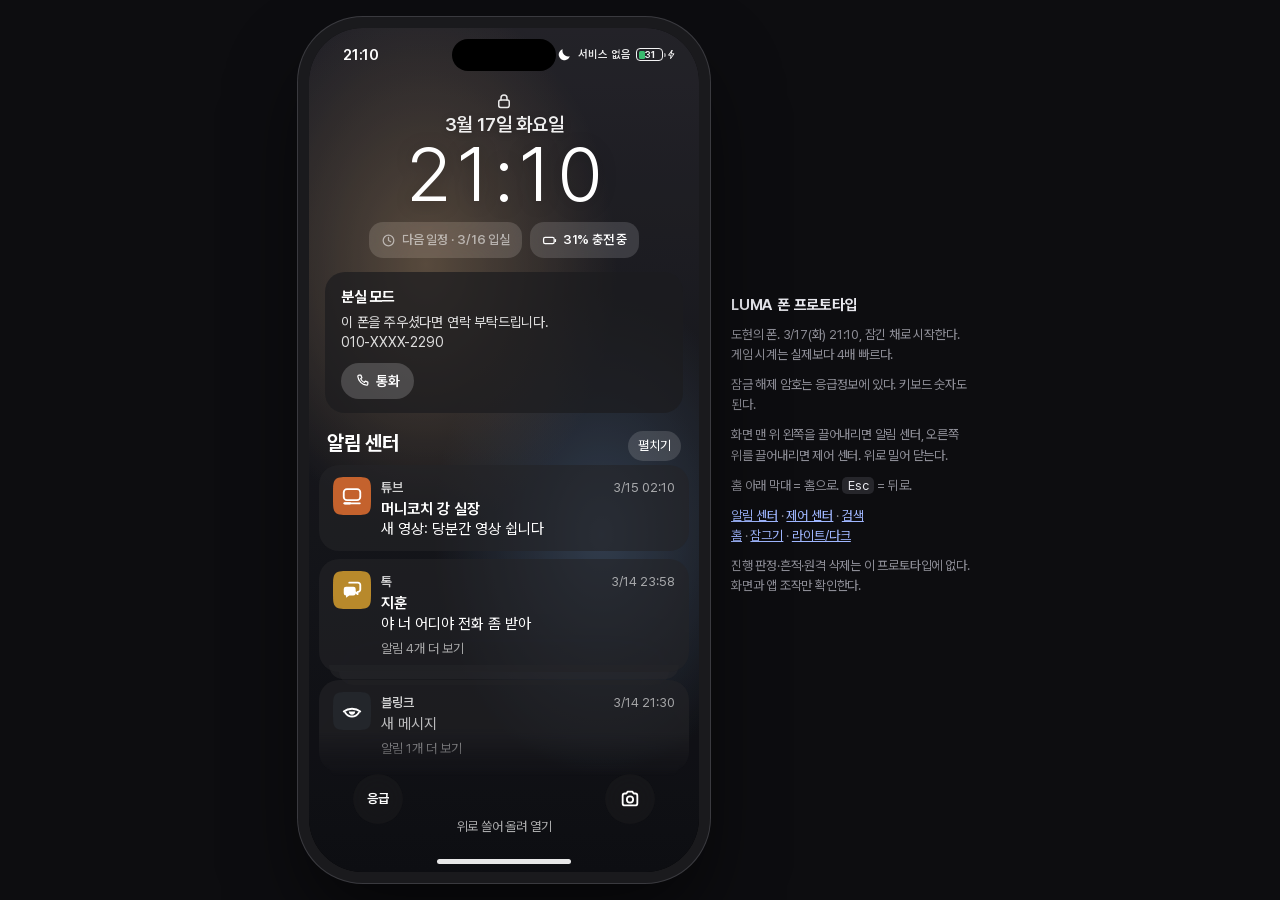
==== game/index.html @ 493d9d08 "game: phone-prototype를 본 구현 출발점으로 복사, 개발 공통 지침 Co-Authored-By: Claude Opus 5.5 <noreply@anthropic.co" ====
<!doctype html>
<html lang="ko" data-theme="dark">
<head>
<meta charset="utf-8">
<meta name="viewport" content="width=device-width, initial-scale=1, viewport-fit=cover, user-scalable=no">
<meta name="theme-color" content="#000000">
<meta name="apple-mobile-web-app-capable" content="yes">
<title>LUMA 프로토타입</title>
<link rel="stylesheet" href="css/tokens.css">
<link rel="stylesheet" href="css/os.css">
<!-- APP-CSS:BEGIN -->
<link rel="stylesheet" href="css/apps-life.css">
<link rel="stylesheet" href="css/apps-media.css">
<link rel="stylesheet" href="css/apps-money.css">
<link rel="stylesheet" href="css/apps-msg.css">
<link rel="stylesheet" href="css/apps-set.css">
<link rel="stylesheet" href="css/apps-sns.css">
<!-- APP-CSS:END -->
</head>
<body>
<div class="stage">
  <div class="device"></div>
  <aside class="side-note">
    <h2>LUMA 폰 프로토타입</h2>
    <p>도현의 폰. 3/17(화) 21:10, 잠긴 채로 시작한다. 게임 시계는 실제보다 4배 빠르다.</p>
    <p>잠금 해제 암호는 응급정보에 있다. 키보드 숫자도 된다.</p>
    <p>화면 맨 위 왼쪽을 끌어내리면 알림 센터, 오른쪽 위를 끌어내리면 제어 센터. 위로 밀어 닫는다.</p>
    <p>홈 아래 막대 = 홈으로. <kbd>Esc</kbd> = 뒤로.</p>
    <p>
      <button data-act="notif">알림 센터</button> ·
      <button data-act="cc">제어 센터</button> ·
      <button data-act="search">검색</button><br>
      <button data-act="home">홈</button> ·
      <button data-act="lock">잠그기</button> ·
      <button data-act="theme">라이트/다크</button>
    </p>
    <p>진행 판정·흔적·원격 삭제는 이 프로토타입에 없다. 화면과 앱 조작만 확인한다.</p>
  </aside>
</div>
<script src="js/core.js"></script>
<script src="js/icons.js"></script>
<script src="js/data.js"></script>
<script src="js/shell.js"></script>
<!-- APPS:BEGIN -->
<script src="js/apps/bank.js"></script>
<script src="js/apps/blink.js"></script>
<script src="js/apps/cal.js"></script>
<script src="js/apps/calc.js"></script>
<script src="js/apps/cam.js"></script>
<script src="js/apps/clock.js"></script>
<script src="js/apps/cont.js"></script>
<script src="js/apps/file.js"></script>
<script src="js/apps/find.js"></script>
<script src="js/apps/hankki.js"></script>
<script src="js/apps/health.js"></script>
<script src="js/apps/loop.js"></script>
<script src="js/apps/mail.js"></script>
<script src="js/apps/map.js"></script>
<script src="js/apps/market.js"></script>
<script src="js/apps/moa.js"></script>
<script src="js/apps/msg.js"></script>
<script src="js/apps/note.js"></script>
<script src="js/apps/phone.js"></script>
<script src="js/apps/photo.js"></script>
<script src="js/apps/portal.js"></script>
<script src="js/apps/rem.js"></script>
<script src="js/apps/set.js"></script>
<script src="js/apps/talk.js"></script>
<script src="js/apps/taxi.js"></script>
<script src="js/apps/tube.js"></script>
<script src="js/apps/voice.js"></script>
<script src="js/apps/wallet.js"></script>
<script src="js/apps/wave.js"></script>
<script src="js/apps/wthr.js"></script>
<!-- APPS:END -->
<script>LM.boot();</script>
</body>
</html>
---- game/css/tokens.css ----
/* 생성: design/02-design/DESIGN_TOKENS.md 9절 + 앱 tint 표. 직접 고치지 말고 문서를 고친 뒤 tools/gen_tokens.py 재실행 */

/* 다크가 기본. :root = 폰 기본 테마 */
:root {
  color-scheme: dark;

  /* 배경 */
  --lm-bg: #000000;
  --lm-bg-elevated: #1C1C1F;
  --lm-bg-grouped: #000000;
  --lm-bg-grouped-cell: #1C1C1F;
  --lm-bg-tertiary: #2A2A2E;

  /* 글자 */
  --lm-label: #F5F5F7;
  --lm-label-2: rgba(235, 235, 245, 0.62);
  --lm-label-3: rgba(235, 235, 245, 0.32);

  /* 선·채움 */
  --lm-separator: rgba(84, 84, 88, 0.6);
  --lm-fill: rgba(120, 120, 128, 0.32);
  --lm-fill-2: rgba(120, 120, 128, 0.24);

  /* 의미색 */
  --lm-tint: #5C8BFF;
  --lm-tint-ink: #5C8BFF;
  --lm-tint-fill: #5C8BFF;
  --lm-on-tint: #111114;
  --lm-destructive: #FF6369;
  --lm-destructive-ink: #FF6369;
  --lm-destructive-fill: #FF6369;
  --lm-success: #3DC373;
  --lm-success-ink: #3DC373;
  --lm-warning: #E6A23C;
  --lm-warning-ink: #E6A23C;
  --lm-on-status: #111114;
  --lm-label-2-aa: rgba(235, 235, 245, 0.62);

  /* 재질 */
  --lm-material-thin: rgba(28, 28, 31, 0.60);
  --lm-material-regular: rgba(28, 28, 31, 0.72);
  --lm-material-thick: rgba(28, 28, 31, 0.85);
  --lm-material-blur-thin: 20px;
  --lm-material-blur-regular: 30px;
  --lm-material-blur-thick: 40px;
  --lm-material-saturate: 180%;

  /* 그림자: 다크에서는 없음 */
  --lm-elev-1: none;
  --lm-elev-2: none;
  --lm-elev-3: none;

  /* 불투명도 */
  --lm-op-disabled: 0.38;
  --lm-op-secondary: 0.62;
  --lm-op-tertiary: 0.32;
  --lm-op-pressed: 0.72;
  --lm-op-scrim: 0.48;
  --lm-op-skeleton: 0.08;
  --lm-op-tint-wash: 0.12;
  --lm-op-sync-dot: 1;

  /* 글꼴 */
  --lm-font-sans: "Pretendard Variable", Pretendard, sans-serif;
  --lm-font-num: "Pretendard Variable", Pretendard, sans-serif;
  --lm-tracking-large: -0.4px;
  --lm-tracking-medium: -0.2px;
  --lm-tracking-small: 0;

  /* 타이포 */
  --lm-text-large-title-size: 34px;
  --lm-text-large-title-line: 41px;
  --lm-text-large-title-weight: 700;
  --lm-text-large-title-tracking: var(--lm-tracking-large);
  --lm-text-title-1-size: 28px;
  --lm-text-title-1-line: 34px;
  --lm-text-title-1-weight: 700;
  --lm-text-title-1-tracking: var(--lm-tracking-large);
  --lm-text-title-2-size: 22px;
  --lm-text-title-2-line: 28px;
  --lm-text-title-2-weight: 700;
  --lm-text-title-2-tracking: var(--lm-tracking-large);
  --lm-text-title-3-size: 20px;
  --lm-text-title-3-line: 25px;
  --lm-text-title-3-weight: 600;
  --lm-text-title-3-tracking: var(--lm-tracking-large);
  --lm-text-headline-size: 17px;
  --lm-text-headline-line: 22px;
  --lm-text-headline-weight: 600;
  --lm-text-headline-tracking: var(--lm-tracking-medium);
  --lm-text-body-size: 17px;
  --lm-text-body-line: 22px;
  --lm-text-body-weight: 400;
  --lm-text-body-tracking: var(--lm-tracking-medium);
  --lm-text-callout-size: 16px;
  --lm-text-callout-line: 21px;
  --lm-text-callout-weight: 400;
  --lm-text-callout-tracking: var(--lm-tracking-medium);
  --lm-text-subhead-size: 15px;
  --lm-text-subhead-line: 20px;
  --lm-text-subhead-weight: 400;
  --lm-text-subhead-tracking: var(--lm-tracking-medium);
  --lm-text-footnote-size: 13px;
  --lm-text-footnote-line: 18px;
  --lm-text-footnote-weight: 400;
  --lm-text-footnote-tracking: var(--lm-tracking-small);
  --lm-text-caption-1-size: 12px;
  --lm-text-caption-1-line: 16px;
  --lm-text-caption-1-weight: 400;
  --lm-text-caption-1-tracking: var(--lm-tracking-small);
  --lm-text-caption-2-size: 11px;
  --lm-text-caption-2-line: 13px;
  --lm-text-caption-2-weight: 500;
  --lm-text-caption-2-tracking: var(--lm-tracking-small);
  --lm-text-display-clock-size: 76px;
  --lm-text-display-clock-line: 80px;
  --lm-text-display-clock-weight: 300;
  --lm-text-display-clock-tracking: var(--lm-tracking-large);

  /* 동적 글자 */
  --lm-type-scale-xs: 0.85;
  --lm-type-scale-md: 1.0;
  --lm-type-scale-lg: 1.15;
  --lm-type-scale-xl: 1.3;
  --lm-type-scale: var(--lm-type-scale-md);

  /* 여백 */
  --lm-space-0_5: 2px;
  --lm-space-1: 4px;
  --lm-space-2: 8px;
  --lm-space-3: 12px;
  --lm-space-4: 16px;
  --lm-space-5: 20px;
  --lm-space-6: 24px;
  --lm-space-8: 32px;
  --lm-space-10: 40px;
  --lm-space-12: 48px;

  /* 모서리 */
  --lm-radius-xs: 6px;
  --lm-radius-sm: 10px;
  --lm-radius-md: 14px;
  --lm-radius-lg: 20px;
  --lm-radius-xl: 28px;
  --lm-radius-full: 999px;
  --lm-radius-icon: 13.5px;
  --lm-radius-bubble: 18px;

  /* 움직임 */
  --lm-dur-instant: 100ms;
  --lm-dur-fast: 160ms;
  --lm-dur-base: 240ms;
  --lm-dur-slow: 350ms;
  --lm-ease-standard: cubic-bezier(0.2, 0.8, 0.2, 1);
  --lm-ease-sheet: cubic-bezier(0.32, 0.72, 0, 1);
  --lm-ease-exit: cubic-bezier(0.4, 0, 1, 1);
  --lm-tap-scale: 0.97;

  /* 크롬 */
  --lm-statusbar-h: 47px;
  --lm-safe-top: env(safe-area-inset-top, 0px);
  --lm-safe-bottom: env(safe-area-inset-bottom, 0px);
  --lm-navbar-h: 44px;
  --lm-navbar-large-h: 96px;
  --lm-tabbar-h: 49px;
  --lm-tabbar-safe-h: 34px;
  --lm-home-indicator-w: 134px;
  --lm-home-indicator-h: 5px;
  --lm-home-indicator-bottom: 8px;
  --lm-row-h: 44px;
  --lm-row-h-2: 60px;
  --lm-row-h-thumb: 72px;
  --lm-separator-w: 0.5px;
  --lm-touch-min: 44px;
  --lm-side: 16px;

  /* z-index */
  --lm-z-app: 0;
  --lm-z-nav: 10;
  --lm-z-tabbar: 20;
  --lm-z-banner: 60;
  --lm-z-sheet: 70;
  --lm-z-center: 80;
  --lm-z-alert: 90;
  --lm-z-pause: 100;
  --lm-z-debug: 999;
}

/* 라이트 오버라이드: 값만 바꾼다. 구조·치수·움직임은 그대로 */
[data-theme="light"] {
  color-scheme: light;

  --lm-bg: #F2F2F5;
  --lm-bg-elevated: #FFFFFF;
  --lm-bg-grouped: #F2F2F5;
  --lm-bg-grouped-cell: #FFFFFF;
  --lm-bg-tertiary: #E9E9EE;

  --lm-label: #111114;
  --lm-label-2: rgba(60, 60, 67, 0.62);
  --lm-label-3: rgba(60, 60, 67, 0.32);

  --lm-separator: rgba(60, 60, 67, 0.18);
  --lm-fill: rgba(120, 120, 128, 0.16);
  --lm-fill-2: rgba(120, 120, 128, 0.12);

  --lm-tint: #2F6BFF;
  --lm-tint-ink: #2A62F0;
  --lm-tint-fill: #2A62F0;
  --lm-on-tint: #FFFFFF;
  --lm-destructive: #E5484D;
  --lm-destructive-ink: #C92A2F;
  --lm-destructive-fill: #C92A2F;
  --lm-success: #2E9E5B;
  --lm-success-ink: #237A46;
  --lm-warning: #C98A1B;
  --lm-warning-ink: #8A5A00;
  --lm-on-status: #111114;
  --lm-label-2-aa: rgba(60, 60, 67, 0.74);

  --lm-material-thin: rgba(250, 250, 252, 0.60);
  --lm-material-regular: rgba(250, 250, 252, 0.72);
  --lm-material-thick: rgba(250, 250, 252, 0.85);

  --lm-elev-1: 0 1px 2px rgba(0, 0, 0, 0.10);
  --lm-elev-2: 0 4px 12px rgba(0, 0, 0, 0.12);
  --lm-elev-3: 0 12px 32px rgba(0, 0, 0, 0.18);
}

/* 사용자 동적 글자 */
[data-text-size="xs"] { --lm-type-scale: var(--lm-type-scale-xs); }
[data-text-size="md"] { --lm-type-scale: var(--lm-type-scale-md); }
[data-text-size="lg"] { --lm-type-scale: var(--lm-type-scale-lg); }
[data-text-size="xl"] { --lm-type-scale: var(--lm-type-scale-xl); }


/* 앱 타일·tint (DESIGN_TOKENS 8절 표: 라이트 열, 다크 열) */
[data-app="phone"]{--lm-app-tile:#2E7D4F;--lm-app-tint:#8AD8AB;--lm-app-on-tint:#111114;}
[data-theme="light"] [data-app="phone"],[data-theme="light"][data-app="phone"]{--lm-app-tint:#45C179;--lm-app-on-tint:#111114;}
[data-app="msg"]{--lm-app-tile:#2E7D4F;--lm-app-tint:#8AD8AB;--lm-app-on-tint:#111114;}
[data-theme="light"] [data-app="msg"],[data-theme="light"][data-app="msg"]{--lm-app-tint:#45C179;--lm-app-on-tint:#111114;}
[data-app="talk"]{--lm-app-tile:#B8892B;--lm-app-tint:#EED8AC;--lm-app-on-tint:#111114;}
[data-theme="light"] [data-app="talk"],[data-theme="light"][data-app="talk"]{--lm-app-tint:#DFB460;--lm-app-on-tint:#111114;}
[data-app="loop"]{--lm-app-tile:#7A3E6E;--lm-app-tint:#D29EC7;--lm-app-on-tint:#111114;}
[data-theme="light"] [data-app="loop"],[data-theme="light"][data-app="loop"]{--lm-app-tint:#B55FA4;--lm-app-on-tint:#111114;}
[data-app="blink"]{--lm-app-tile:#23262B;--lm-app-tint:#717E95;--lm-app-on-tint:#111114;}
[data-theme="light"] [data-app="blink"],[data-theme="light"][data-app="blink"]{--lm-app-tint:#495261;--lm-app-on-tint:#FFFFFF;}
[data-app="mail"]{--lm-app-tile:#2B3A67;--lm-app-tint:#7C90CD;--lm-app-on-tint:#111114;}
[data-theme="light"] [data-app="mail"],[data-theme="light"][data-app="mail"]{--lm-app-tint:#415CAD;--lm-app-on-tint:#FFFFFF;}
[data-app="photo"]{--lm-app-tile:#C4622D;--lm-app-tint:#F1CCB8;--lm-app-on-tint:#111114;}
[data-theme="light"] [data-app="photo"],[data-theme="light"][data-app="photo"]{--lm-app-tint:#E1956B;--lm-app-on-tint:#111114;}
[data-app="cam"]{--lm-app-tile:#4A5866;--lm-app-tint:#A5B4C3;--lm-app-on-tint:#111114;}
[data-theme="light"] [data-app="cam"],[data-theme="light"][data-app="cam"]{--lm-app-tint:#6E869E;--lm-app-on-tint:#111114;}
[data-app="map"]{--lm-app-tile:#1F7A7A;--lm-app-tint:#71DFDF;--lm-app-on-tint:#111114;}
[data-theme="light"] [data-app="map"],[data-theme="light"][data-app="map"]{--lm-app-tint:#2DC8C8;--lm-app-on-tint:#111114;}
[data-app="find"]{--lm-app-tile:#1F7A7A;--lm-app-tint:#71DFDF;--lm-app-on-tint:#111114;}
[data-theme="light"] [data-app="find"],[data-theme="light"][data-app="find"]{--lm-app-tint:#2DC8C8;--lm-app-on-tint:#111114;}
[data-app="cal"]{--lm-app-tile:#2B3A67;--lm-app-tint:#7C90CD;--lm-app-on-tint:#111114;}
[data-theme="light"] [data-app="cal"],[data-theme="light"][data-app="cal"]{--lm-app-tint:#415CAD;--lm-app-on-tint:#FFFFFF;}
[data-app="note"]{--lm-app-tile:#B8892B;--lm-app-tint:#EED8AC;--lm-app-on-tint:#111114;}
[data-theme="light"] [data-app="note"],[data-theme="light"][data-app="note"]{--lm-app-tint:#DFB460;--lm-app-on-tint:#111114;}
[data-app="voice"]{--lm-app-tile:#23262B;--lm-app-tint:#717E95;--lm-app-on-tint:#111114;}
[data-theme="light"] [data-app="voice"],[data-theme="light"][data-app="voice"]{--lm-app-tint:#495261;--lm-app-on-tint:#FFFFFF;}
[data-app="health"]{--lm-app-tile:#C4622D;--lm-app-tint:#F1CCB8;--lm-app-on-tint:#111114;}
[data-theme="light"] [data-app="health"],[data-theme="light"][data-app="health"]{--lm-app-tint:#E1956B;--lm-app-on-tint:#111114;}
[data-app="wallet"]{--lm-app-tile:#23262B;--lm-app-tint:#717E95;--lm-app-on-tint:#111114;}
[data-theme="light"] [data-app="wallet"],[data-theme="light"][data-app="wallet"]{--lm-app-tint:#495261;--lm-app-on-tint:#FFFFFF;}
[data-app="bank"]{--lm-app-tile:#2B3A67;--lm-app-tint:#7C90CD;--lm-app-on-tint:#111114;}
[data-theme="light"] [data-app="bank"],[data-theme="light"][data-app="bank"]{--lm-app-tint:#415CAD;--lm-app-on-tint:#FFFFFF;}
[data-app="taxi"]{--lm-app-tile:#B8892B;--lm-app-tint:#EED8AC;--lm-app-on-tint:#111114;}
[data-theme="light"] [data-app="taxi"],[data-theme="light"][data-app="taxi"]{--lm-app-tint:#DFB460;--lm-app-on-tint:#111114;}
[data-app="file"]{--lm-app-tile:#4A5866;--lm-app-tint:#A5B4C3;--lm-app-on-tint:#111114;}
[data-theme="light"] [data-app="file"],[data-theme="light"][data-app="file"]{--lm-app-tint:#6E869E;--lm-app-on-tint:#111114;}
[data-app="set"]{--lm-app-tile:#4A5866;--lm-app-tint:#A5B4C3;--lm-app-on-tint:#111114;}
[data-theme="light"] [data-app="set"],[data-theme="light"][data-app="set"]{--lm-app-tint:#6E869E;--lm-app-on-tint:#111114;}
[data-app="calc"]{--lm-app-tile:#23262B;--lm-app-tint:#717E95;--lm-app-on-tint:#111114;}
[data-theme="light"] [data-app="calc"],[data-theme="light"][data-app="calc"]{--lm-app-tint:#495261;--lm-app-on-tint:#FFFFFF;}
[data-app="wave"]{--lm-app-tile:#2B3A67;--lm-app-tint:#7C90CD;--lm-app-on-tint:#111114;}
[data-theme="light"] [data-app="wave"],[data-theme="light"][data-app="wave"]{--lm-app-tint:#415CAD;--lm-app-on-tint:#FFFFFF;}
[data-app="tube"]{--lm-app-tile:#C4622D;--lm-app-tint:#F1CCB8;--lm-app-on-tint:#111114;}
[data-theme="light"] [data-app="tube"],[data-theme="light"][data-app="tube"]{--lm-app-tint:#E1956B;--lm-app-on-tint:#111114;}
[data-app="moa"]{--lm-app-tile:#4A5866;--lm-app-tint:#A5B4C3;--lm-app-on-tint:#111114;}
[data-theme="light"] [data-app="moa"],[data-theme="light"][data-app="moa"]{--lm-app-tint:#6E869E;--lm-app-on-tint:#111114;}
[data-app="hankki"]{--lm-app-tile:#2E7D4F;--lm-app-tint:#8AD8AB;--lm-app-on-tint:#111114;}
[data-theme="light"] [data-app="hankki"],[data-theme="light"][data-app="hankki"]{--lm-app-tint:#45C179;--lm-app-on-tint:#111114;}
[data-app="market"]{--lm-app-tile:#B8892B;--lm-app-tint:#EED8AC;--lm-app-on-tint:#111114;}
[data-theme="light"] [data-app="market"],[data-theme="light"][data-app="market"]{--lm-app-tint:#DFB460;--lm-app-on-tint:#111114;}
[data-app="cont"]{--lm-app-tile:#4A5866;--lm-app-tint:#A5B4C3;--lm-app-on-tint:#111114;}
[data-theme="light"] [data-app="cont"],[data-theme="light"][data-app="cont"]{--lm-app-tint:#6E869E;--lm-app-on-tint:#111114;}
[data-app="rem"]{--lm-app-tile:#2B3A67;--lm-app-tint:#7C90CD;--lm-app-on-tint:#111114;}
[data-theme="light"] [data-app="rem"],[data-theme="light"][data-app="rem"]{--lm-app-tint:#415CAD;--lm-app-on-tint:#FFFFFF;}
[data-app="clock"]{--lm-app-tile:#23262B;--lm-app-tint:#717E95;--lm-app-on-tint:#111114;}
[data-theme="light"] [data-app="clock"],[data-theme="light"][data-app="clock"]{--lm-app-tint:#495261;--lm-app-on-tint:#FFFFFF;}
[data-app="wthr"]{--lm-app-tile:#1F7A7A;--lm-app-tint:#71DFDF;--lm-app-on-tint:#111114;}
[data-theme="light"] [data-app="wthr"],[data-theme="light"][data-app="wthr"]{--lm-app-tint:#2DC8C8;--lm-app-on-tint:#111114;}
[data-app="portal"]{--lm-app-tile:#2B3A67;--lm-app-tint:#7C90CD;--lm-app-on-tint:#111114;}
[data-theme="light"] [data-app="portal"],[data-theme="light"][data-app="portal"]{--lm-app-tint:#415CAD;--lm-app-on-tint:#FFFFFF;}
---- game/css/os.css ----
/* LUMA OS 셸·공통 컴포넌트. 값은 tokens.css의 --lm-* 만 쓴다. */
@font-face { font-family: 'Pretendard Variable'; src: url('../fonts/PretendardVariable.woff2') format('woff2-variations'); font-weight: 45 920; font-display: swap; }

* { box-sizing: border-box; -webkit-tap-highlight-color: transparent; }
html, body { margin: 0; height: 100%; }
body {
  background: #0d0d10; color: var(--lm-label);
  font-family: var(--lm-font-sans); font-size: var(--lm-text-body-size); line-height: var(--lm-text-body-line);
  letter-spacing: var(--lm-text-body-tracking); -webkit-font-smoothing: antialiased; overflow: hidden;
  display: grid; place-items: center;
}
button { font: inherit; color: inherit; background: none; border: 0; padding: 0; cursor: pointer; text-align: inherit; }
input, textarea { font: inherit; color: inherit; }
:focus-visible { outline: 2px solid var(--lm-tint); outline-offset: 2px; border-radius: 6px; }
[hidden] { display: none !important; }
.ic { width: 22px; height: 22px; flex: none; display: block; }

/* ---------- 기기 틀: 데스크톱은 폰 프레임, 폰 브라우저는 전체 화면 ---------- */
.stage { display: flex; gap: 32px; align-items: center; }
.device {
  position: relative; width: 390px; height: 844px; border-radius: 54px; overflow: hidden;
  background: var(--lm-bg); color: var(--lm-label); isolation: isolate;
  box-shadow: 0 0 0 11px #1a1a1d, 0 0 0 12px #3a3a3f, 0 40px 80px rgba(0,0,0,.6);
  container-type: size;
  -webkit-user-select: none; user-select: none; -webkit-touch-callout: none;
}
.device input, .device textarea, .device [contenteditable] { -webkit-user-select: text; user-select: text; }
.side-note { width: 240px; color: #8d8d96; font-size: 13px; line-height: 1.55; }
.side-note h2 { color: #e8e8ee; font-size: 15px; margin: 0 0 8px; font-weight: 650; }
.side-note p { margin: 0 0 10px; }
.side-note kbd { font-family: var(--lm-font-num); background: #26262b; color: #e8e8ee; border-radius: 5px; padding: 1px 6px; }
.side-note button { color: #9fb6ff; text-decoration: underline; }
@media (max-width: 700px), (max-height: 760px) {
  body { display: block; background: var(--lm-bg); }
  .stage { display: block; height: 100%; }
  .device { width: 100vw; height: 100dvh; border-radius: 0; box-shadow: none; }
  .side-note { display: none; }
}

/* 다이내믹 아일랜드 자리 */
.island { position: absolute; top: 11px; left: 50%; transform: translateX(-50%); width: 104px; height: 32px; border-radius: 18px; background: #000; z-index: 200; pointer-events: none; }
@media (max-width: 700px) { .island { display: none; } }

/* ---------- 상태바 ---------- */
.statusbar {
  position: absolute; inset: 0 0 auto 0; height: var(--lm-statusbar-h); z-index: 150;
  display: flex; align-items: center; justify-content: space-between; padding: 6px 22px 0 34px;
  font-family: var(--lm-font-num); font-size: 15px; font-weight: 600; letter-spacing: -0.2px; pointer-events: none;
  color: var(--lm-label);
}
.statusbar.on-wall { color: #fff; }
.sb-l, .sb-r { display: flex; align-items: center; gap: 5px; }
.sb-r .ic { width: 17px; height: 17px; }
.sb-carrier { font-family: var(--lm-font-sans); font-size: 11px; font-weight: 600; letter-spacing: 0; opacity: .9; }
.sb-sync { width: 5px; height: 5px; border-radius: 50%; background: currentColor; opacity: var(--lm-op-sync-dot, .9); animation: sync 1.2s ease-in-out infinite; }
@keyframes sync { 50% { opacity: .15; } }
.sb-batt { position: relative; width: 27px; height: 13px; display: grid; place-items: center; border: 1.2px solid currentColor; border-radius: 4px; opacity: .95; }
.sb-batt::after { content: ''; position: absolute; right: -3.8px; top: 3.5px; width: 2px; height: 4px; border-radius: 0 1.5px 1.5px 0; background: currentColor; opacity: .5; }
.sb-batt i { position: absolute; inset: 1.5px auto 1.5px 1.5px; width: calc(31% - 1px); border-radius: 1.5px; background: var(--lm-success); }
.sb-bolt { width: 11px !important; height: 11px !important; margin-left: -2px; }
.sb-batt b { position: relative; font-size: 9.5px; font-weight: 700; line-height: 1; }

/* ---------- 레이어 ---------- */
.layer { position: absolute; inset: 0; }
.wall {
  position: absolute; inset: 0; z-index: -1;
  /* E-30 가족사진 자리: 실제 사진 대신 2019년 늦여름 저녁빛의 단색 면 */
  background:
    radial-gradient(70% 45% at 30% 28%, #6b5a4a 0%, transparent 70%),
    radial-gradient(60% 40% at 75% 60%, #3c4a5e 0%, transparent 72%),
    linear-gradient(180deg, #2b2a31 0%, #191a20 55%, #101116 100%);
}
.wall::after { content: ''; position: absolute; inset: 0; background: rgba(0,0,0,.18); }
.wall-figs { position: absolute; left: 50%; bottom: 23%; transform: translateX(-50%); display: flex; align-items: flex-end; gap: 4px; opacity: .22; }
.wall-figs i { display: block; background: #e9dccb; border-radius: 40px 40px 8px 8px; }

/* ---------- 잠금화면 ---------- */
.lock { z-index: 40; color: #fff; display: flex; flex-direction: column; align-items: center; padding-top: 64px; overflow: hidden; }
.lock-date { font-size: 19px; font-weight: 590; margin-top: 4px; opacity: .92; text-shadow: 0 1px 8px rgba(0,0,0,.3); }
.lock-lockic { width: 18px; height: 18px; opacity: .9; }
.lock-clock { font-family: var(--lm-font-num); font-size: var(--lm-text-display-clock-size); font-weight: var(--lm-text-display-clock-weight); line-height: 1; letter-spacing: var(--lm-text-display-clock-tracking); text-shadow: 0 2px 18px rgba(0,0,0,.25); font-variant-numeric: tabular-nums; }
.lock-widgets { display: flex; gap: 8px; margin-top: 10px; }
.widget { display: flex; align-items: center; gap: 6px; padding: 7px 12px; border-radius: 14px; background: rgba(255,255,255,.14); backdrop-filter: blur(20px) saturate(1.6); -webkit-backdrop-filter: blur(20px) saturate(1.6); font-size: 13px; font-weight: 560; }
.widget .ic { width: 15px; height: 15px; }
.widget.past { color: rgba(255,255,255,.55); }
.lock-scroll { flex: 1; width: 100%; overflow-y: auto; padding: 14px 10px 150px; scrollbar-width: none; mask-image: linear-gradient(180deg, transparent 0, #000 12px, #000 calc(100% - 140px), transparent calc(100% - 96px)); }
.lock-scroll::-webkit-scrollbar { display: none; }
.lost-card { margin: 0 6px 12px; padding: 14px 16px; border-radius: 20px; background: rgba(28,28,31,.72); backdrop-filter: blur(24px); -webkit-backdrop-filter: blur(24px); }
.lost-card b { display: block; font-size: 15px; margin-bottom: 4px; }
.lost-card p { margin: 0 0 10px; font-size: 14px; line-height: 1.45; color: rgba(255,255,255,.85); }
.lost-card .lost-btn { display: inline-flex; align-items: center; gap: 6px; background: rgba(255,255,255,.18); padding: 7px 14px; border-radius: 999px; font-size: 14px; font-weight: 600; }
.lost-card .lost-btn .ic { width: 15px; height: 15px; }
.lost-fail { font-size: 13px; color: var(--lm-destructive); margin-left: 8px; }

/* 알림 카드 */
.nstack { display: flex; flex-direction: column; gap: 8px; }
.ngroup { position: relative; }
.ngroup.collapsed .ncard:not(:first-child) { display: none; }
.ngroup.collapsed::after, .ngroup.collapsed::before { content: ''; position: absolute; left: 10px; right: 10px; height: 14px; border-radius: 0 0 18px 18px; background: rgba(40,40,44,.55); bottom: -7px; z-index: -1; }
.ngroup.collapsed::before { left: 20px; right: 20px; bottom: -13px; background: rgba(40,40,44,.35); }
.ngroup.single::after, .ngroup.single::before { display: none; }
.ncard {
  display: grid; grid-template-columns: 38px 1fr auto; column-gap: 10px; align-items: start; width: 100%;
  padding: 12px 14px; border-radius: 20px; text-align: left; color: var(--lm-label);
  background: var(--lm-material-regular); backdrop-filter: blur(var(--lm-material-blur-regular)) saturate(var(--lm-material-saturate)); -webkit-backdrop-filter: blur(var(--lm-material-blur-regular)) saturate(var(--lm-material-saturate));
}
.lock .ncard { color: #fff; background: rgba(36,36,40,.62); }
.ncard .appicon { width: 38px; height: 38px; }
.ncard-app { font-size: 13px; font-weight: 600; opacity: .8; }
.ncard-t { font-size: 15px; font-weight: 640; line-height: 1.3; margin-top: 1px; }
.ncard-b { font-size: 15px; line-height: 1.35; display: -webkit-box; -webkit-line-clamp: 2; -webkit-box-orient: vertical; overflow: hidden; }
.ncard-b.hidden { opacity: .7; }
.ncard-time { font-size: 13px; opacity: .6; white-space: nowrap; }
.ncard-more { grid-column: 2 / 4; font-size: 13px; opacity: .6; margin-top: 4px; }
.n-head { display: flex; justify-content: space-between; align-items: baseline; padding: 6px 8px 4px; }
.n-head b { font-size: 20px; font-weight: 700; }
.n-head button { font-size: 13px; padding: 4px 10px; border-radius: 999px; background: rgba(255,255,255,.14); }

/* 잠금화면 아래 버튼 */
.lock-foot { position: absolute; left: 0; right: 0; bottom: 48px; display: flex; justify-content: space-between; align-items: center; padding: 0 44px; }
.round-btn { width: 50px; height: 50px; border-radius: 50%; display: grid; place-items: center; background: rgba(28,28,31,.5); backdrop-filter: blur(20px); -webkit-backdrop-filter: blur(20px); color: #fff; }
.round-btn .ic { width: 22px; height: 22px; }
.round-btn.txt { font-size: 13px; font-weight: 650; }
.lock-hint { position: absolute; bottom: 34px; left: 0; right: 0; text-align: center; font-size: 13px; opacity: .65; pointer-events: none; }

/* 키패드 */
.passcode { position: absolute; inset: 0; z-index: 45; display: flex; flex-direction: column; align-items: center; padding-top: 104px; color: #fff; background: rgba(10,10,14,.55); backdrop-filter: blur(30px) saturate(1.3); -webkit-backdrop-filter: blur(30px) saturate(1.3); }
.pc-title { font-size: 20px; font-weight: 500; }
.pc-dots { display: flex; gap: 22px; margin: 22px 0 8px; height: 14px; }
.pc-dots i { width: 13px; height: 13px; border-radius: 50%; border: 1.5px solid #fff; }
.pc-dots i.on { background: #fff; }
.pc-dots.shake { animation: shake .4s; }
@keyframes shake { 20%, 60% { transform: translateX(-10px); } 40%, 80% { transform: translateX(10px); } }
.pc-msg { min-height: 20px; font-size: 14px; opacity: .85; }
.pc-pad { display: grid; grid-template-columns: repeat(3, 78px); gap: 16px 26px; margin-top: 24px; }
.pc-key { width: 78px; height: 78px; border-radius: 50%; background: rgba(255,255,255,.16); display: flex; flex-direction: column; align-items: center; justify-content: center; font-family: var(--lm-font-num); transition: background var(--lm-dur-fast); }
.pc-key:active { background: rgba(255,255,255,.45); }
.pc-key b { font-size: 34px; font-weight: 400; line-height: 1; }
.pc-key small { font-size: 10px; letter-spacing: 2px; font-weight: 650; margin-top: 2px; opacity: .9; }
.pc-key:disabled { opacity: .35; }
.pc-foot { position: absolute; bottom: 44px; left: 0; right: 0; display: flex; justify-content: space-between; padding: 0 52px; font-size: 17px; }

/* ---------- 홈 ---------- */
.home { z-index: 10; padding-top: var(--lm-statusbar-h); display: flex; flex-direction: column; }
.pages { flex: 1; display: flex; overflow-x: auto; scroll-snap-type: x mandatory; scrollbar-width: none; overscroll-behavior: contain; }
.pages::-webkit-scrollbar { display: none; }
.hpage { flex: 0 0 100%; scroll-snap-align: start; display: grid; grid-template-columns: repeat(4, 1fr); grid-template-rows: repeat(5, 104px); padding: 20px 14px 0; align-content: start; }
.app { display: flex; flex-direction: column; align-items: center; gap: 6px; color: #fff; position: relative; }
.app:active .appicon { transform: scale(var(--lm-tap-scale)); filter: brightness(.8); }
.app-name { font-size: 12px; font-weight: 500; line-height: 1.2; text-shadow: 0 1px 4px rgba(0,0,0,.45); white-space: nowrap; max-width: 80px; overflow: hidden; text-overflow: ellipsis; }
.appicon { position: relative; width: 60px; height: 60px; display: grid; place-items: center; color: #fff; flex: none; transition: transform var(--lm-dur-fast) var(--lm-ease-standard), filter var(--lm-dur-fast); }
.appicon-shape { position: absolute; inset: 0; width: 100%; height: 100%; }
.appicon .glyph { position: relative; width: 58%; height: 58%; stroke-width: 2; }
.app .badge { position: absolute; top: -6px; right: 6px; }
.dots { display: flex; justify-content: center; gap: 8px; padding: 6px 0 10px; }
.dots i { width: 7px; height: 7px; border-radius: 50%; background: rgba(255,255,255,.35); transition: background var(--lm-dur-fast); }
.dots i.on { background: #fff; }
.search-pill { align-self: center; display: flex; align-items: center; gap: 5px; font-size: 13px; font-weight: 600; color: #fff; background: rgba(40,40,46,.55); backdrop-filter: blur(20px); -webkit-backdrop-filter: blur(20px); padding: 6px 13px; border-radius: 999px; margin-bottom: 10px; }
.search-pill .ic { width: 14px; height: 14px; }
.dock { margin: 0 10px 20px; height: 94px; border-radius: 34px; display: grid; grid-template-columns: repeat(4, 1fr); align-items: center; padding: 0 4px; background: rgba(60,60,68,.38); backdrop-filter: blur(30px) saturate(1.6); -webkit-backdrop-filter: blur(30px) saturate(1.6); }
.dock .app-name { display: none; }
.empty-page { grid-column: 1 / -1; grid-row: 2 / 4; display: grid; place-items: center; color: rgba(255,255,255,.4); font-size: 14px; }

/* 폴더 */
.folder-icon { width: 60px; height: 60px; border-radius: var(--lm-radius-icon); background: rgba(210,210,220,.32); backdrop-filter: blur(16px); -webkit-backdrop-filter: blur(16px); display: grid; grid-template-columns: repeat(3, 1fr); grid-auto-rows: 14px; gap: 4px; padding: 9px; align-content: start; }
.folder-icon .appicon { width: 13px; height: 13px; }
.folder-icon .appicon .glyph { display: none; }
.folder-open { position: absolute; inset: 0; z-index: 30; display: grid; place-items: center; background: rgba(0,0,0,.25); backdrop-filter: blur(26px) saturate(1.3); -webkit-backdrop-filter: blur(26px) saturate(1.3); }
.folder-open h3 { color: #fff; font-size: 30px; font-weight: 700; margin: 0 0 16px 6px; }
.folder-panel { width: 300px; padding: 20px 14px; border-radius: 36px; background: rgba(200,200,212,.22); display: grid; grid-template-columns: repeat(3, 1fr); row-gap: 18px; }

/* ---------- 앱 창 ---------- */
.appwin { position: absolute; inset: 0; z-index: 50; background: var(--lm-bg); overflow: hidden; border-radius: inherit; transform-origin: center; }
.appwin[data-app] { --lm-tint: var(--lm-app-tint); --lm-tint-ink: var(--lm-app-tint); --lm-tint-fill: var(--lm-app-tint); --lm-on-tint: var(--lm-app-on-tint); }
.appwin.grouped-bg { background: var(--lm-bg-grouped); }
.home-ind { position: absolute; left: 50%; bottom: var(--lm-home-indicator-bottom); width: var(--lm-home-indicator-w); height: var(--lm-home-indicator-h); transform: translateX(-50%); border-radius: 3px; background: var(--lm-label); z-index: 160; opacity: .9; touch-action: none; cursor: grab; }
.home-ind::before { content: ''; position: absolute; inset: -16px -30px -8px; }
.home-ind.on-wall { background: #fff; }

/* ---------- 내비 스택·화면 ---------- */
.stack { position: absolute; inset: 0; overflow: hidden; }
.scr { position: absolute; inset: 0; display: flex; flex-direction: column; background: var(--lm-bg); will-change: transform; }
.scr.covered { visibility: hidden; }
.grouped .scr, .scr.grouped-bg { background: var(--lm-bg-grouped); }
.nb {
  position: relative; z-index: 10; flex: none; height: calc(var(--lm-statusbar-h) + var(--lm-navbar-h)); padding-top: var(--lm-statusbar-h);
  display: grid; grid-template-columns: 1fr auto 1fr; align-items: center; padding-inline: 8px;
  transition: background var(--lm-dur-base), border-color var(--lm-dur-base); border-bottom: var(--lm-separator-w) solid transparent;
}
.nb.scrolled { background: var(--lm-material-thick); backdrop-filter: blur(var(--lm-material-blur-thick)) saturate(var(--lm-material-saturate)); -webkit-backdrop-filter: blur(var(--lm-material-blur-thick)) saturate(var(--lm-material-saturate)); border-bottom-color: var(--lm-separator); }
.nb-title { font-size: var(--lm-text-headline-size); font-weight: var(--lm-text-headline-weight); opacity: 0; transition: opacity var(--lm-dur-fast); white-space: nowrap; overflow: hidden; text-overflow: ellipsis; max-width: 220px; text-align: center; }
.nb.scrolled .nb-title, .nb.show-title .nb-title { opacity: 1; }
.nb-left, .nb-right { display: flex; align-items: center; gap: 4px; min-width: 0; }
.nb-right { justify-content: flex-end; }
.nb-back { display: flex; align-items: center; color: var(--lm-tint); height: 44px; padding-right: 8px; font-size: 17px; white-space: nowrap; }
.nb-back-ic { width: 24px; height: 24px; stroke-width: 2.4; margin-right: -2px; }
.nb-btn { min-width: 44px; height: 44px; display: grid; place-items: center; color: var(--lm-tint); font-size: 17px; padding: 0 6px; }
.nb-btn .ic { width: 23px; height: 23px; }
.nb-btn.strong { font-weight: 600; }
.sc { flex: 1; overflow-y: auto; overflow-x: hidden; padding-bottom: 40px; overscroll-behavior: contain; scrollbar-width: none; }
.sc::-webkit-scrollbar { display: none; }
.has-tabbar .sc { padding-bottom: calc(var(--lm-tabbar-h) + var(--lm-tabbar-safe-h) + 20px); }
.lt { font-size: var(--lm-text-large-title-size); font-weight: var(--lm-text-large-title-weight); letter-spacing: var(--lm-text-large-title-tracking); line-height: var(--lm-text-large-title-line); margin: 2px var(--lm-side) 10px; display: flex; align-items: center; justify-content: space-between; gap: 8px; }

/* 탭바 */
.tabbody { position: absolute; inset: 0; }
.tabpane { position: absolute; inset: 0; }
.tabbar {
  position: absolute; left: 0; right: 0; bottom: 0; z-index: 20; height: calc(var(--lm-tabbar-h) + var(--lm-tabbar-safe-h)); padding-bottom: var(--lm-tabbar-safe-h);
  display: flex; background: var(--lm-material-thick); backdrop-filter: blur(var(--lm-material-blur-thick)) saturate(var(--lm-material-saturate)); -webkit-backdrop-filter: blur(var(--lm-material-blur-thick)) saturate(var(--lm-material-saturate));
  border-top: var(--lm-separator-w) solid var(--lm-separator);
}
.tab { flex: 1; display: flex; flex-direction: column; align-items: center; justify-content: center; gap: 2px; color: var(--lm-label-3); font-size: 10px; font-weight: 560; line-height: 1.2; position: relative; height: var(--lm-tabbar-h); }
.tab .tab-ic { width: 26px; height: 26px; }
.tab.on { color: var(--lm-tint); }
.tab-badge { position: absolute; top: 2px; left: calc(50% + 6px); font-style: normal; min-width: 18px; height: 18px; border-radius: 9px; background: var(--lm-destructive-fill); color: #fff; font-size: 12px; font-weight: 600; display: grid; place-items: center; padding: 0 5px; }

/* 검색창 */
.searchf { display: flex; align-items: center; gap: 6px; height: 36px; margin: 0 var(--lm-side) 12px; padding: 0 10px; border-radius: 10px; background: var(--lm-fill-2); color: var(--lm-label-2); }
.searchf-ic { width: 18px; height: 18px; }
.searchf input { flex: 1; min-width: 0; border: 0; outline: 0; background: none; font-size: 17px; color: var(--lm-label); }
.searchf input::placeholder { color: var(--lm-label-2); }
.searchf input::-webkit-search-cancel-button { filter: grayscale(1); }

/* ---------- 목록 ---------- */
.grp { margin: 0 var(--lm-side) 24px; }
.grp-h { font-size: 13px; color: var(--lm-label-2); padding: 0 16px 7px; }
.grp-f { font-size: 13px; color: var(--lm-label-2); padding: 7px 16px 0; line-height: 1.4; }
.grp-b { background: var(--lm-bg-grouped-cell); border-radius: 12px; overflow: hidden; }
.grp.plain { margin: 0 0 8px; }
.grp.plain .grp-b { background: none; border-radius: 0; }
.grp.plain .grp-h { padding-left: var(--lm-side); }
.row { position: relative; display: flex; align-items: center; gap: 12px; width: 100%; min-height: var(--lm-row-h); padding: 6px 16px; text-align: left; }
.grp.plain .row { padding-inline: var(--lm-side); }
.row::after { content: ''; position: absolute; left: var(--sep-l, 16px); right: 0; bottom: 0; height: var(--lm-separator-w); background: var(--lm-separator); }
.row:has(.row-ic)::after, .row:has(> .av)::after { --sep-l: 58px; }
.row:last-child::after { display: none; }
button.row:active { background: var(--lm-fill-2); }
.row.two { min-height: var(--lm-row-h-2); }
.row.thumb { min-height: var(--lm-row-h-thumb); }
.row-ic { width: 30px; height: 30px; border-radius: 7px; background: var(--lm-fill); display: grid; place-items: center; color: #fff; flex: none; }
.row-ic .ic { width: 19px; height: 19px; }
.row-t { flex: 1; min-width: 0; }
.row-1 { display: flex; justify-content: space-between; align-items: baseline; gap: 8px; }
.row-title { font-size: 17px; white-space: nowrap; overflow: hidden; text-overflow: ellipsis; }
.row.two .row-title { font-weight: 600; font-size: 16px; }
.row-meta { font-size: 14px; color: var(--lm-label-2); white-space: nowrap; flex: none; }
.row-2 { font-size: 15px; color: var(--lm-label-2); line-height: 1.35; display: -webkit-box; -webkit-line-clamp: 2; -webkit-box-orient: vertical; overflow: hidden; margin-top: 1px; }
.row-acc { display: flex; align-items: center; gap: 6px; color: var(--lm-label-2); flex: none; }
.row-val { font-size: 17px; color: var(--lm-label-2); max-width: 170px; white-space: nowrap; overflow: hidden; text-overflow: ellipsis; }
.row-chev { width: 15px; height: 15px; color: var(--lm-label-3); stroke-width: 2.6; }
.row-check { color: var(--lm-tint); width: 20px; height: 20px; }
.row.destr .row-title { color: var(--lm-destructive); }
.row.act .row-title { color: var(--lm-tint); }
.row.dim .row-title, .row.dim .row-2 { color: var(--lm-label-3); }
.kv { display: flex; justify-content: space-between; gap: 16px; padding: 12px 16px; position: relative; font-size: 16px; }
.kv + .kv::before { content: ''; position: absolute; left: 16px; right: 0; top: 0; height: var(--lm-separator-w); background: var(--lm-separator); }
.kv-k { color: var(--lm-label-2); flex: none; }
.kv-v { text-align: right; word-break: keep-all; }
.sec-h { display: flex; justify-content: space-between; align-items: baseline; margin: 18px var(--lm-side) 8px; font-size: 20px; font-weight: 700; }
.sec-h button { font-size: 15px; font-weight: 400; color: var(--lm-tint); }

/* 스위치 */
.sw { position: relative; width: 51px; height: 31px; border-radius: 16px; background: var(--lm-fill); transition: background var(--lm-dur-base) var(--lm-ease-standard); flex: none; }
.sw::after { content: ''; position: absolute; top: 2px; left: 2px; width: 27px; height: 27px; border-radius: 50%; background: #fff; box-shadow: 0 2px 6px rgba(0,0,0,.25); transition: transform var(--lm-dur-base) var(--lm-ease-standard); }
.sw.on { background: var(--lm-success); }
.sw.on::after { transform: translateX(20px); }

/* 세그먼트 */
.seg { display: flex; padding: 2px; margin: 0 var(--lm-side) 12px; border-radius: 9px; background: var(--lm-fill-2); }
.seg-i { flex: 1; height: 28px; border-radius: 7px; font-size: 13px; font-weight: 560; text-align: center; color: var(--lm-label); }
.seg-i.on { background: var(--lm-bg-tertiary); box-shadow: 0 2px 6px rgba(0,0,0,.18); font-weight: 650; }

/* 배지·버튼 */
.badge { min-width: 22px; height: 22px; border-radius: 11px; padding: 0 6px; display: inline-grid; place-items: center; background: var(--lm-destructive-fill); color: #fff; font-size: 13px; font-weight: 600; font-family: var(--lm-font-num); }
.btn { display: inline-flex; align-items: center; justify-content: center; gap: 6px; border-radius: 12px; font-weight: 600; font-size: 17px; }
.btn.m { height: 50px; padding: 0 20px; width: calc(100% - 2 * var(--lm-side)); margin: 0 var(--lm-side); }
.btn.s { height: 32px; padding: 0 14px; border-radius: 999px; font-size: 15px; }
.btn.filled { background: var(--lm-tint-fill); color: var(--lm-on-tint); }
.btn.tinted { background: color-mix(in srgb, var(--lm-tint) 18%, transparent); color: var(--lm-tint); }
.btn.gray { background: var(--lm-fill-2); color: var(--lm-label); }
.btn.plain { color: var(--lm-tint); }
.btn:disabled { opacity: var(--lm-op-disabled); }
.btn .ic { width: 18px; height: 18px; }

/* 아바타 */
.av { position: relative; flex: none; border-radius: 50%; display: grid; place-items: center; background: hsl(var(--av-h) 22% 42%); color: #fff; font-weight: 600; }
[data-theme="light"] .av { background: hsl(var(--av-h) 28% 62%); }
.av-in { display: grid; place-items: center; width: 100%; height: 100%; border-radius: 50%; }
.av-in .ic { width: 55%; height: 55%; }
.av.ring { padding: 3px; background: none; }
.av.ring::before { content: ''; position: absolute; inset: 0; border-radius: 50%; padding: 2px; background: var(--lm-tint); -webkit-mask: linear-gradient(#000 0 0) content-box, linear-gradient(#000 0 0); -webkit-mask-composite: xor; mask-composite: exclude; }
.av.ring.seen::before { background: var(--lm-label-3); }
.av.ring .av-in { background: hsl(var(--av-h) 22% 42%); border: 2px solid var(--lm-bg); }
.av-dot { position: absolute; right: 0; bottom: 0; width: 26%; height: 26%; border-radius: 50%; background: var(--lm-success); border: 2px solid var(--lm-bg); }

/* 사진 자리표시 */
.ph { position: relative; overflow: hidden; width: 100%; background-size: cover; }
.ph-cap { position: absolute; left: 8px; bottom: 6px; right: 8px; font-size: 11px; color: rgba(255,255,255,.75); text-shadow: 0 1px 3px rgba(0,0,0,.5); white-space: nowrap; overflow: hidden; text-overflow: ellipsis; }

/* 빈 상태·안내 */
.empty { display: flex; flex-direction: column; align-items: center; text-align: center; padding: 60px 32px; color: var(--lm-label-2); gap: 6px; }
.empty-ic { width: 44px; height: 44px; color: var(--lm-label-3); margin-bottom: 6px; }
.empty-t { font-size: 20px; font-weight: 650; color: var(--lm-label); }
.empty-s { font-size: 15px; line-height: 1.45; }
.notice { display: flex; gap: 8px; align-items: flex-start; margin: 0 var(--lm-side) 14px; padding: 10px 12px; border-radius: 12px; background: var(--lm-fill-2); font-size: 14px; line-height: 1.4; color: var(--lm-label-2); }
.notice-ic { width: 18px; height: 18px; flex: none; margin-top: 1px; }
.notice.warn { color: var(--lm-warning-ink); background: color-mix(in srgb, var(--lm-warning) 14%, transparent); }

/* ---------- 시트·액션 시트·경고창·토스트 ---------- */
.scrim { position: absolute; inset: 0; background: rgba(0,0,0,var(--lm-op-scrim, .4)); }
.sheet-wrap, .as-wrap, .al-wrap { position: absolute; inset: 0; }
.sheet-wrap { z-index: 70; }
.as-wrap { z-index: 75; }
.al-wrap { z-index: 90; display: grid; place-items: center; }
.sheet { position: absolute; left: 0; right: 0; bottom: 0; top: 58px; border-radius: 12px 12px 0 0; background: var(--lm-bg-elevated); display: flex; flex-direction: column; overflow: hidden; box-shadow: var(--lm-elev-3); }
.sheet.medium { top: 46%; border-radius: 14px 14px 0 0; }
.sheet.small { top: auto; max-height: 45%; }
.sheet-grab { flex: none; height: 18px; display: grid; place-items: center; touch-action: none; cursor: grab; }
.sheet-grab i { width: 36px; height: 5px; border-radius: 3px; background: var(--lm-label-3); }
.sh-page { flex: 1; display: flex; flex-direction: column; min-height: 0; }
.sh-head { flex: none; display: grid; grid-template-columns: 1fr auto 1fr; align-items: center; padding: 0 8px 8px; }
.sh-title { font-size: 17px; font-weight: 600; }
.sh-btn { color: var(--lm-tint); font-size: 17px; padding: 8px; justify-self: start; }
.sh-head > :last-child { justify-self: end; }
.sh-btn.strong { font-weight: 600; }
.sh-body { flex: 1; overflow-y: auto; padding: 8px 0 40px; }
.sh-body.grouped { background: var(--lm-bg-elevated); }
.as { position: absolute; left: 8px; right: 8px; bottom: 30px; display: flex; flex-direction: column; gap: 8px; }
.as-grp { border-radius: 14px; overflow: hidden; background: var(--lm-material-thick); backdrop-filter: blur(40px) saturate(1.8); -webkit-backdrop-filter: blur(40px) saturate(1.8); }
.as-title { padding: 14px 16px; text-align: center; font-size: 13px; font-weight: 600; color: var(--lm-label-2); border-bottom: var(--lm-separator-w) solid var(--lm-separator); }
.as-title small { display: block; font-weight: 400; margin-top: 3px; }
.as-btn { display: block; width: 100%; height: 57px; text-align: center; font-size: 20px; color: var(--lm-tint); }
.as-btn + .as-btn { border-top: var(--lm-separator-w) solid var(--lm-separator); }
.as-btn.destr { color: var(--lm-destructive); }
.as-cancel { border-radius: 14px; background: var(--lm-bg-elevated); font-weight: 600; }
.al { position: relative; width: 270px; border-radius: 14px; overflow: hidden; text-align: center; background: var(--lm-material-thick); backdrop-filter: blur(40px) saturate(1.8); -webkit-backdrop-filter: blur(40px) saturate(1.8); }
.al-t { padding: 19px 16px 2px; font-size: 17px; font-weight: 600; }
.al-s { padding: 2px 16px 18px; font-size: 13px; line-height: 1.4; }
.al-btns { display: flex; border-top: var(--lm-separator-w) solid var(--lm-separator); }
.al-b { flex: 1; height: 44px; font-size: 17px; color: var(--lm-tint); text-align: center; }
.al-b + .al-b { border-left: var(--lm-separator-w) solid var(--lm-separator); }
.al-b.destr { color: var(--lm-destructive); }
.al-b.cancel { font-weight: 600; }
.toast { position: absolute; left: 50%; bottom: 110px; transform: translateX(-50%); z-index: 95; max-width: 320px; padding: 11px 18px; border-radius: 22px; font-size: 14px; font-weight: 560; text-align: center; color: var(--lm-label); background: var(--lm-material-thick); backdrop-filter: blur(30px); -webkit-backdrop-filter: blur(30px); box-shadow: var(--lm-elev-2); }

/* 공유 시트 */
.share { padding: 0 0 20px; }
.share-what { display: flex; align-items: center; gap: 10px; margin: 0 var(--lm-side) 14px; padding: 12px; border-radius: 12px; background: var(--lm-fill-2); font-weight: 560; }
.share-row { display: flex; gap: 14px; overflow-x: auto; padding: 4px var(--lm-side) 16px; scrollbar-width: none; border-bottom: var(--lm-separator-w) solid var(--lm-separator); margin-bottom: 14px; }
.share-t { display: flex; flex-direction: column; align-items: center; gap: 6px; font-size: 12px; width: 64px; flex: none; }

/* ---------- 알림 센터·제어 센터·검색 ---------- */
.overlay { position: absolute; inset: 0; z-index: 80; }
.cc { touch-action: none; }
/* 알림 센터 아래쪽 닫기 띠: 목록 스크롤과 겹치지 않게 터치를 직접 받는다 */
.ov-grab { position: sticky; bottom: -40px; display: block; height: 96px; margin: 0 -10px -40px; touch-action: none; }
.nc { color: #fff; background: rgba(10,10,14,.5); backdrop-filter: blur(30px) saturate(1.4); -webkit-backdrop-filter: blur(30px) saturate(1.4); padding: 56px 10px 40px; overflow-y: auto; scrollbar-width: none; }
.nc .ncard { color: #fff; background: rgba(50,50,56,.62); }
.nc-clock { text-align: center; font-family: var(--lm-font-num); font-size: 64px; font-weight: 300; line-height: 1; margin-bottom: 4px; }
.nc-date { text-align: center; font-size: 17px; font-weight: 560; margin-bottom: 18px; opacity: .9; }
.cc { background: rgba(8,8,12,.45); backdrop-filter: blur(36px) saturate(1.5); -webkit-backdrop-filter: blur(36px) saturate(1.5); padding: 70px 26px 40px; color: #fff; }
.cc-grid { display: grid; grid-template-columns: repeat(4, 1fr); gap: 14px; }
.cc-tile { border-radius: 22px; background: rgba(60,60,66,.62); min-height: 74px; display: grid; place-items: center; }
.cc-conn { grid-column: span 2; grid-row: span 2; display: grid; grid-template-columns: 1fr 1fr; gap: 10px; padding: 14px; place-items: center; }
.cc-btn { width: 54px; height: 54px; border-radius: 50%; display: grid; place-items: center; background: rgba(110,110,118,.55); color: #fff; transition: background var(--lm-dur-fast); }
.cc-btn .ic { width: 26px; height: 26px; }
.cc-btn.on.or { background: #F09A37; }
.cc-btn.on.bl { background: #3A82F7; }
.cc-btn.on.pu { background: #6A5ACD; }
.cc-btn.on.wh { background: #fff; color: #111; }
.cc-wide { grid-column: span 2; display: flex; align-items: center; gap: 10px; padding: 0 16px; justify-content: flex-start; font-size: 14px; font-weight: 600; }
.cc-wide small { display: block; font-weight: 400; opacity: .7; font-size: 12px; }
.cc-wide .cc-btn { width: 38px; height: 38px; }
.cc-wide .cc-btn .ic { width: 20px; height: 20px; }
.cc-slider { grid-row: span 2; border-radius: 22px; background: rgba(60,60,66,.62); position: relative; overflow: hidden; display: flex; align-items: flex-end; justify-content: center; padding-bottom: 14px; }
.cc-slider::before { content: ''; position: absolute; left: 0; right: 0; bottom: 0; height: var(--v, 60%); background: rgba(255,255,255,.92); }
.cc-slider .ic { position: relative; color: #555; }
.cc-label { font-size: 11px; text-align: center; margin-top: 4px; opacity: .8; }
.cc-sq { flex-direction: column; gap: 4px; }
.cc-sq .cc-btn { background: none; width: auto; height: auto; }
.cc-sq.on { background: #fff; color: #111; }
.cc-sq.on .cc-btn { color: #111; }
.cc-rec { width: 26px; height: 26px; border-radius: 50%; border: 2px solid currentColor; display: grid; place-items: center; }
.cc-rec::after { content: ''; width: 16px; height: 16px; border-radius: 50%; background: currentColor; }
.cc-sq.on .cc-rec::after { background: var(--lm-destructive); }
.gs { background: rgba(10,10,14,.6); backdrop-filter: blur(36px) saturate(1.4); -webkit-backdrop-filter: blur(36px) saturate(1.4); padding-top: 58px; color: #fff; display: flex; flex-direction: column; }
.gs .searchf { background: rgba(120,120,128,.36); color: rgba(255,255,255,.7); }
.gs .searchf input { color: #fff; }
.gs-res { flex: 1; overflow-y: auto; padding-bottom: 40px; }
.gs-res .grp-b { background: rgba(50,50,56,.62); }
.gs-res .row, .gs-res .row-2, .gs-res .row-title { color: #fff; }
.gs-res .row-2 { opacity: .7; }
.gs-sugg { display: grid; grid-template-columns: repeat(4, 1fr); gap: 10px; padding: 8px 14px; }

/* 배너 */
.banner { position: absolute; top: 8px; left: 8px; right: 8px; z-index: 60; }
.banner .ncard { color: var(--lm-label); box-shadow: var(--lm-elev-2); }

/* 스크린샷 섬광(100ms) */
.flash { position: absolute; inset: 0; z-index: 140; background: #fff; pointer-events: none; }

/* 동작 줄이기 */
[data-reduce-motion="true"] * { transition-duration: 0ms !important; animation-duration: 0ms !important; }

/* 글자 크기 4단계: 프로토타입은 본문 스크롤 영역을 확대해 근사한다(크롬·탭바는 고정) */
.appwin .sc, .appwin .sh-body { zoom: var(--lm-type-scale); }
---- game/css/apps-life.css ----
/* life 그룹 — 메모·미리 알림·캘린더·시계·건강·웨이브·한서 포털·계산기 */

/* ================= 메모 ================= */
[data-app="note"] .nt-folder { width: 34px; height: 34px; display: grid; place-items: center; color: var(--lm-tint); flex: none; }
[data-app="note"] .nt-folder .ic { width: 24px; height: 24px; }
[data-app="note"] .nt-lead { width: 28px; height: 28px; display: grid; place-items: center; color: var(--lm-label-2); flex: none; }
[data-app="note"] .nt-lead .ic { width: 21px; height: 21px; }
[data-app="note"] .nt-lead.locked { color: var(--lm-label); }
[data-app="note"] .nt-editor { display: flex; flex-direction: column; min-height: 100%; padding: 6px var(--lm-side) 24px; }
[data-app="note"] .nt-meta { font-size: 13px; color: var(--lm-label-2); text-align: center; padding: 2px 0 10px; }
[data-app="note"] .nt-title { width: 100%; background: none; border: 0; outline: 0; font-size: 28px; line-height: 1.25; font-weight: 700; letter-spacing: -0.4px; padding: 2px 0 8px; }
[data-app="note"] .nt-body { flex: 1; width: 100%; min-height: 56vh; background: none; border: 0; outline: 0; resize: none; font-family: inherit; font-size: 17px; line-height: 1.6; letter-spacing: -0.2px; padding: 4px 0 40px; }
[data-app="note"] .nt-badge { display: inline-flex; align-items: center; gap: 6px; align-self: flex-start; color: var(--lm-label-2); font-size: 13px; padding: 4px 0 20px; }
[data-app="note"] .nt-badge .ic { width: 15px; height: 15px; }
[data-app="note"] .nt-lock { display: flex; flex-direction: column; align-items: center; padding: 0 24px 18px; }
[data-app="note"] .nt-lock-head { display: flex; width: 100%; align-items: center; justify-content: space-between; padding: 0 0 4px; }
[data-app="note"] .nt-lock-title { font-size: 22px; font-weight: 700; }
[data-app="note"] .nt-cancel { color: var(--lm-tint); font-size: 17px; padding: 6px 0; }
[data-app="note"] .nt-lock-sub { font-size: 13px; color: var(--lm-label-2); margin-bottom: 10px; }
[data-app="note"] .nt-hint { font-size: 15px; color: var(--lm-label-2); background: var(--lm-fill-2); border-radius: 999px; padding: 6px 14px; margin-bottom: 12px; }
[data-app="note"] .nt-hint.strong { color: var(--lm-label); font-weight: 700; background: color-mix(in srgb, var(--lm-tint) 22%, transparent); }
[data-app="note"] .nt-dots { display: flex; gap: 16px; height: 14px; margin: 4px 0 8px; }
[data-app="note"] .nt-dots i { width: 12px; height: 12px; border-radius: 50%; border: 1.5px solid var(--lm-label); }
[data-app="note"] .nt-dots i.on { background: var(--lm-label); }
[data-app="note"] .nt-dots.shake { animation: shake 0.4s; }
[data-app="note"] .nt-msg { min-height: 18px; font-size: 13px; line-height: 1.35; color: var(--lm-destructive-ink); text-align: center; }
[data-app="note"] .nt-pad { display: grid; grid-template-columns: repeat(3, 54px); gap: 9px 20px; margin-top: 12px; justify-content: center; }
[data-app="note"] .nt-key { width: 54px; height: 54px; border-radius: 50%; background: var(--lm-fill-2); color: var(--lm-label); font-family: var(--lm-font-num); font-size: 25px; display: grid; place-items: center; }
[data-app="note"] .nt-key:active { background: var(--lm-fill); }
[data-app="note"] .nt-key .ic { width: 24px; height: 24px; }

/* ================= 미리 알림 ================= */
[data-app="rem"] .rem-meta { padding: 2px var(--lm-side) 10px; font-size: 13px; color: var(--lm-label-2); }
[data-app="rem"] .rem-list-ic { width: 30px; height: 30px; display: grid; place-items: center; color: var(--lm-tint); flex: none; }
[data-app="rem"] .rem-list-ic .ic { width: 22px; height: 22px; }
[data-app="rem"] .rem-row { position: relative; display: flex; align-items: flex-start; gap: 12px; width: 100%; min-height: 50px; padding: 13px 16px; text-align: left; }
[data-app="rem"] .rem-row::after { content: ''; position: absolute; left: 52px; right: 0; bottom: 0; height: var(--lm-separator-w); background: var(--lm-separator); }
[data-app="rem"] .grp.plain .rem-row::after { left: calc(var(--lm-side) + 36px); }
[data-app="rem"] .rem-row:last-child::after { display: none; }
[data-app="rem"] .rem-check { width: 24px; height: 24px; border-radius: 50%; border: 1.5px solid var(--lm-label-3); display: grid; place-items: center; flex: none; margin-top: 1px; color: var(--lm-on-tint); }
[data-app="rem"] .rem-check .ic { width: 15px; height: 15px; stroke-width: 3; }
[data-app="rem"] .rem-check.on { background: var(--lm-tint-fill); border-color: var(--lm-tint-fill); }
[data-app="rem"] .rem-txt { flex: 1; min-width: 0; display: flex; flex-direction: column; gap: 2px; }
[data-app="rem"] .rem-name { font-size: 17px; line-height: 1.35; }
[data-app="rem"] .rem-sub { font-size: 13px; color: var(--lm-label-2); }
[data-app="rem"] .rem-row.done .rem-name { color: var(--lm-label-2); text-decoration: line-through; }

/* ================= 캘린더 ================= */
[data-app="cal"] .cal-wrap { padding-bottom: 22px; }
[data-app="cal"] .cal-head { display: flex; align-items: center; justify-content: space-between; padding: 0 10px 6px; }
[data-app="cal"] .cal-month { font-size: 22px; font-weight: 700; margin: 0; letter-spacing: -0.4px; }
[data-app="cal"] .cal-nav { width: 44px; height: 44px; display: grid; place-items: center; color: var(--lm-tint); }
[data-app="cal"] .cal-nav .ic { width: 22px; height: 22px; }
[data-app="cal"] .cal-week { display: grid; grid-template-columns: repeat(7, 1fr); padding: 0 10px 4px; font-size: 11px; color: var(--lm-label-2); text-align: center; }
[data-app="cal"] .cal-grid { display: grid; grid-template-columns: repeat(7, 1fr); gap: 2px; padding: 0 10px; }
[data-app="cal"] .cal-cell { height: 48px; display: flex; flex-direction: column; align-items: center; justify-content: flex-start; padding-top: 5px; border-radius: 10px; font-family: var(--lm-font-num); }
[data-app="cal"] .cal-cell.blank { visibility: hidden; }
[data-app="cal"] .cal-num { width: 28px; height: 28px; display: grid; place-items: center; border-radius: 50%; font-size: 15px; }
[data-app="cal"] .cal-cell.today .cal-num { background: var(--lm-tint-fill); color: var(--lm-on-tint); font-weight: 700; }
[data-app="cal"] .cal-cell.past .cal-num { color: var(--lm-label-3); }
[data-app="cal"] .cal-cell.today.past .cal-num { color: var(--lm-on-tint); }
[data-app="cal"] .cal-dots { display: flex; gap: 3px; height: 6px; margin-top: 1px; }
[data-app="cal"] .cal-dots i { width: 5px; height: 5px; border-radius: 50%; background: var(--lm-tint); }
[data-app="cal"] .cal-dots i.bday { background: var(--lm-warning); }
[data-app="cal"] .cal-today-h { font-size: 13px; color: var(--lm-label-2); padding: 16px var(--lm-side) 6px; }
[data-app="cal"] .cal-none { padding: 2px var(--lm-side) 18px; color: var(--lm-label-2); font-size: 15px; }
[data-app="cal"] .cal-ev { display: flex; align-items: flex-start; gap: 12px; width: 100%; padding: 11px var(--lm-side); text-align: left; position: relative; }
[data-app="cal"] .cal-ev::after { content: ''; position: absolute; left: var(--lm-side); right: 0; bottom: 0; height: var(--lm-separator-w); background: var(--lm-separator); }
[data-app="cal"] .cal-ev:last-child::after { display: none; }
[data-app="cal"] .cal-time { width: 50px; flex: none; padding-top: 2px; font-family: var(--lm-font-num); font-size: 13px; color: var(--lm-label-2); }
[data-app="cal"] .cal-ev-t { flex: 1; min-width: 0; display: flex; flex-direction: column; gap: 1px; }
[data-app="cal"] .cal-ev-title { font-size: 17px; font-weight: 600; }
[data-app="cal"] .cal-ev-sub { font-size: 13px; color: var(--lm-label-2); }
[data-app="cal"] .cal-ev.past .cal-ev-title,
[data-app="cal"] .cal-ev.past .cal-time,
[data-app="cal"] .cal-ev.past .cal-ev-sub { color: var(--lm-label-2); }
[data-app="cal"] .cal-ev-tag { font-size: 11px; color: var(--lm-warning-ink); background: color-mix(in srgb, var(--lm-warning) 16%, transparent); padding: 2px 8px; border-radius: 999px; flex: none; }
[data-app="cal"] .cal-sheet-title { font-size: 24px; font-weight: 700; padding: 2px var(--lm-side) 14px; }
[data-app="cal"] .cal-dot { display: block; width: 12px; height: 12px; border-radius: 50%; background: var(--lm-tint); }

/* ================= 시계 ================= */
[data-app="clock"] .wc-list { padding: 0 var(--lm-side); }
[data-app="clock"] .wc-row { display: flex; align-items: center; justify-content: space-between; gap: 12px; padding: 14px 2px; border-bottom: var(--lm-separator-w) solid var(--lm-separator); }
[data-app="clock"] .wc-row:last-child { border-bottom: 0; }
[data-app="clock"] .wc-name { display: block; font-size: 17px; font-weight: 600; }
[data-app="clock"] .wc-diff { font-size: 13px; color: var(--lm-label-2); }
[data-app="clock"] .wc-time { font-family: var(--lm-font-num); font-size: 32px; font-weight: 200; letter-spacing: -1px; }
[data-app="clock"] .clk-alarm { display: flex; align-items: center; gap: 12px; width: 100%; padding: 12px var(--lm-side); text-align: left; position: relative; }
[data-app="clock"] .clk-alarm::after { content: ''; position: absolute; left: var(--lm-side); right: 0; bottom: 0; height: var(--lm-separator-w); background: var(--lm-separator); }
[data-app="clock"] .clk-alarm:last-child::after { display: none; }
[data-app="clock"] .clk-alarm-t { flex: 1; min-width: 0; }
[data-app="clock"] .clk-time { font-family: var(--lm-font-num); font-size: 34px; font-weight: 250; letter-spacing: -1px; line-height: 1.05; }
[data-app="clock"] .clk-label { font-size: 15px; font-weight: 600; margin-top: 1px; }
[data-app="clock"] .clk-rep { font-size: 13px; color: var(--lm-label-2); }
[data-app="clock"] .clk-alarm.off .clk-time,
[data-app="clock"] .clk-alarm.off .clk-label { color: var(--lm-label-3); }
[data-app="clock"] .clk-detail { display: flex; flex-direction: column; align-items: center; padding: 8px 0 20px; }
[data-app="clock"] .clk-detail-time { font-family: var(--lm-font-num); font-size: 64px; font-weight: 200; letter-spacing: -2px; line-height: 1; }
[data-app="clock"] .clk-detail-time.off { color: var(--lm-label-3); }
[data-app="clock"] .clk-detail-label { font-size: 17px; font-weight: 600; margin-top: 6px; }
[data-app="clock"] .clk-detail-note { font-size: 13px; color: var(--lm-label-2); margin-top: 4px; }
[data-app="clock"] .sw-display { font-family: var(--lm-font-num); font-size: 56px; font-weight: 200; letter-spacing: -2px; text-align: center; padding: 30px 8px 18px; font-variant-numeric: tabular-nums; }
[data-app="clock"] .sw-btns { display: flex; align-items: center; justify-content: space-between; gap: 12px; padding: 4px var(--lm-side) 16px; }
[data-app="clock"] .sw-btn { width: 78px; height: 78px; border-radius: 50%; background: var(--lm-fill-2); color: var(--lm-label); font-size: 15px; font-weight: 600; display: grid; place-items: center; }
[data-app="clock"] .sw-btn.main { background: var(--lm-tint-fill); color: var(--lm-on-tint); }
[data-app="clock"] .sw-btn.main.running { background: color-mix(in srgb, var(--lm-destructive) 24%, transparent); color: var(--lm-destructive-ink); }
[data-app="clock"] .sw-btn:disabled { opacity: var(--lm-op-disabled); }
[data-app="clock"] .sw-laps { padding: 0 var(--lm-side) 30px; }
[data-app="clock"] .sw-lap { display: flex; align-items: center; gap: 10px; padding: 10px 4px; border-top: var(--lm-separator-w) solid var(--lm-separator); font-family: var(--lm-font-num); font-size: 15px; }
[data-app="clock"] .sw-lap-n { width: 62px; color: var(--lm-label-2); }
[data-app="clock"] .sw-lap-split { flex: 1; }
[data-app="clock"] .sw-lap-total { width: 110px; text-align: right; color: var(--lm-label-2); }
[data-app="clock"] .sw-empty { text-align: center; color: var(--lm-label-2); font-size: 13px; padding: 22px 8px; }
[data-app="clock"] .tm-display { font-family: var(--lm-font-num); font-size: 72px; font-weight: 200; letter-spacing: -2px; text-align: center; padding: 36px 8px 8px; font-variant-numeric: tabular-nums; }
[data-app="clock"] .tm-status { min-height: 20px; text-align: center; font-size: 14px; color: var(--lm-label-2); }
[data-app="clock"] .tm-btns { display: flex; justify-content: center; gap: 28px; padding: 4px var(--lm-side) 16px; }
[data-app="clock"] .tm-chips { display: grid; grid-template-columns: repeat(4, 1fr); gap: 8px; padding: 16px var(--lm-side); }
[data-app="clock"] .tm-chip { height: 40px; border-radius: 999px; background: var(--lm-fill-2); font-size: 15px; color: var(--lm-label); }
[data-app="clock"] .tm-chip.on { background: var(--lm-tint-fill); color: var(--lm-on-tint); font-weight: 600; }

/* ================= 건강 ================= */
[data-app="health"] .he-date { display: flex; align-items: baseline; gap: 8px; font-size: 22px; font-weight: 700; padding: 2px var(--lm-side) 12px; }
[data-app="health"] .he-stale { font-size: 13px; font-weight: 400; color: var(--lm-label-2); }
[data-app="health"] .he-card { display: flex; flex-direction: column; gap: 3px; width: calc(100% - 2 * var(--lm-side)); margin: 0 var(--lm-side) 12px; padding: 15px 16px; border-radius: 16px; background: var(--lm-bg-grouped-cell); text-align: left; min-height: 176px; }
[data-app="health"] .he-card-h { display: flex; align-items: center; gap: 8px; font-size: 15px; font-weight: 600; }
[data-app="health"] .he-card-ic { display: grid; place-items: center; color: var(--lm-tint); }
[data-app="health"] .he-card-ic .ic { width: 20px; height: 20px; }
[data-app="health"] .he-card-chev { margin-left: auto; width: 15px; height: 15px; color: var(--lm-label-3); }
[data-app="health"] .he-big { font-family: var(--lm-font-num); font-size: 38px; font-weight: 300; letter-spacing: -1px; line-height: 1.1; }
[data-app="health"] .he-unit { font-family: var(--lm-font-sans); font-size: 15px; font-weight: 500; color: var(--lm-label-2); margin-left: 4px; }
[data-app="health"] .he-sub { font-size: 13px; color: var(--lm-label-2); }
[data-app="health"] .he-chart { margin-top: auto; padding-top: 10px; }
[data-app="health"] .he-bars { display: flex; align-items: flex-end; gap: 2px; height: 58px; }
[data-app="health"] .he-chart.tall .he-bars { height: 168px; gap: 3px; }
[data-app="health"] .he-bar { flex: 1; height: 100%; display: flex; align-items: flex-end; }
[data-app="health"] .he-bar i { width: 100%; border-radius: 2px 2px 0 0; background: var(--lm-tint); min-height: 2px; }
[data-app="health"] .he-bar.zero i { background: var(--lm-fill); }
[data-app="health"] .he-xaxis { display: flex; justify-content: space-between; padding-top: 4px; font-family: var(--lm-font-num); font-size: 11px; color: var(--lm-label-2); }
[data-app="health"] .he-detail-head { padding: 0 var(--lm-side) 6px; }
[data-app="health"] .he-detail-date { font-size: 13px; color: var(--lm-label-2); }
[data-app="health"] .he-detail-big { font-family: var(--lm-font-num); font-size: 52px; font-weight: 250; letter-spacing: -1.5px; line-height: 1.05; }
[data-app="health"] .he-detail-sub { font-size: 13px; color: var(--lm-label-2); }
[data-app="health"] .he-chart-wrap { padding: 10px var(--lm-side) 16px; }
[data-app="health"] .he-seg { position: relative; display: flex; align-items: center; gap: 12px; width: 100%; padding: 13px var(--lm-side); text-align: left; }
[data-app="health"] .he-seg::after { content: ''; position: absolute; left: var(--lm-side); right: 0; bottom: 0; height: var(--lm-separator-w); background: var(--lm-separator); }
[data-app="health"] .he-seg:last-child::after { display: none; }
[data-app="health"] .he-seg-time { width: 106px; flex: none; font-family: var(--lm-font-num); font-size: 14px; color: var(--lm-label-2); }
[data-app="health"] .he-seg-state { flex: 1; font-size: 17px; }
[data-app="health"] .he-seg-chev { width: 15px; height: 15px; color: var(--lm-label-3); }
[data-app="health"] .he-hr { position: relative; display: flex; align-items: center; gap: 12px; padding: 10px var(--lm-side); }
[data-app="health"] .he-hr::after { content: ''; position: absolute; left: var(--lm-side); right: 0; bottom: 0; height: var(--lm-separator-w); background: var(--lm-separator); }
[data-app="health"] .he-hr:last-child::after { display: none; }
[data-app="health"] .he-hr-t { width: 64px; font-family: var(--lm-font-num); font-size: 14px; color: var(--lm-label-2); }
[data-app="health"] .he-hr-v { flex: 1; font-family: var(--lm-font-num); font-size: 17px; }
[data-app="health"] .he-hr.max .he-hr-v { color: var(--lm-tint); font-weight: 700; }
[data-app="health"] .he-hr-max { font-size: 11px; color: var(--lm-on-tint); background: var(--lm-tint-fill); padding: 2px 8px; border-radius: 999px; }

/* ================= 웨이브 ================= */
[data-app="wave"] .sc { padding-bottom: 0; }
[data-app="wave"] .wv-content { padding-bottom: 8px; }
[data-app="wave"] .wv-start { padding-bottom: 26px; }
[data-app="wave"] .wv-fav-grid { display: grid; grid-template-columns: repeat(4, 1fr); gap: 14px 6px; padding: 2px var(--lm-side) 18px; }
[data-app="wave"] .wv-fav { display: flex; flex-direction: column; align-items: center; gap: 6px; font-size: 12px; color: var(--lm-label); }
[data-app="wave"] .wv-fav-tile { width: 56px; height: 56px; border-radius: 14px; background: var(--lm-fill-2); display: grid; place-items: center; font-size: 22px; font-weight: 700; color: var(--lm-tint); }
[data-app="wave"] .wv-fav-name { max-width: 78px; overflow: hidden; text-overflow: ellipsis; white-space: nowrap; }
[data-app="wave"] .wv-freqs { padding: 0 var(--lm-side); }
[data-app="wave"] .wv-freq { position: relative; display: flex; align-items: center; gap: 12px; width: 100%; padding: 10px 2px; text-align: left; }
[data-app="wave"] .wv-freq::after { content: ''; position: absolute; left: 40px; right: 0; bottom: 0; height: var(--lm-separator-w); background: var(--lm-separator); }
[data-app="wave"] .wv-freq:last-child::after { display: none; }
[data-app="wave"] .wv-freq-ic { width: 28px; height: 28px; display: grid; place-items: center; color: var(--lm-label-2); flex: none; }
[data-app="wave"] .wv-freq-ic .ic { width: 20px; height: 20px; }
[data-app="wave"] .wv-freq-t { flex: 1; min-width: 0; display: flex; flex-direction: column; }
[data-app="wave"] .wv-freq-title { font-size: 16px; overflow: hidden; text-overflow: ellipsis; white-space: nowrap; }
[data-app="wave"] .wv-freq-url { font-size: 12px; color: var(--lm-label-2); }
[data-app="wave"] .wv-freq-at { font-size: 12px; color: var(--lm-label-2); flex: none; }
[data-app="wave"] .wv-offline { display: flex; align-items: center; gap: 8px; margin: 18px var(--lm-side) 0; font-size: 13px; color: var(--lm-label-2); }
[data-app="wave"] .wv-offline .ic { width: 16px; height: 16px; }
[data-app="wave"] .wv-page { padding-top: 6px; }
[data-app="wave"] .wv-url { padding: 8px 16px; border-bottom: var(--lm-separator-w) solid var(--lm-separator); font-family: var(--lm-font-num); font-size: 13px; color: var(--lm-label-2); text-align: center; overflow: hidden; text-overflow: ellipsis; white-space: nowrap; }
[data-app="wave"] .wv-bar { flex: none; background: var(--lm-material-thick); backdrop-filter: blur(var(--lm-material-blur-thick)) saturate(var(--lm-material-saturate)); -webkit-backdrop-filter: blur(var(--lm-material-blur-thick)) saturate(var(--lm-material-saturate)); border-top: var(--lm-separator-w) solid var(--lm-separator); padding: 6px 10px calc(4px + var(--lm-safe-bottom)); }
[data-app="wave"] .wv-addr-row { display: flex; align-items: center; gap: 8px; height: 38px; margin-bottom: 2px; padding: 0 8px; border-radius: 10px; background: var(--lm-fill-2); color: var(--lm-label-2); }
[data-app="wave"] .wv-lock { width: 14px; height: 14px; flex: none; }
[data-app="wave"] .wv-addr { flex: 1; min-width: 0; border: 0; outline: 0; background: none; font-size: 15px; color: var(--lm-label); text-align: center; }
[data-app="wave"] .wv-refresh { width: 32px; height: 32px; display: grid; place-items: center; color: var(--lm-label-2); flex: none; }
[data-app="wave"] .wv-refresh .ic { width: 18px; height: 18px; }
[data-app="wave"] .wv-tools { display: flex; align-items: center; justify-content: space-between; padding: 0 10px; }
[data-app="wave"] .wv-tool { width: 44px; height: 38px; display: grid; place-items: center; color: var(--lm-tint); }
[data-app="wave"] .wv-tool:disabled { color: var(--lm-label-3); }
[data-app="wave"] .wv-tabs { display: grid; grid-template-columns: 1fr 1fr; gap: 12px; padding: 4px var(--lm-side) 20px; }
[data-app="wave"] .wv-tab { display: flex; flex-direction: column; gap: 7px; padding: 9px; border-radius: 14px; background: var(--lm-bg-elevated); text-align: left; min-height: 118px; }
[data-app="wave"] .wv-tab-pv { height: 54px; border-radius: 8px; background: var(--lm-fill-2); display: grid; place-items: center; color: var(--lm-label-2); }
[data-app="wave"] .wv-tab-pv .ic { width: 24px; height: 24px; }
[data-app="wave"] .wv-tab-title { font-size: 13px; font-weight: 600; line-height: 1.3; display: -webkit-box; -webkit-line-clamp: 2; -webkit-box-orient: vertical; overflow: hidden; }
[data-app="wave"] .wv-tab-url { font-size: 11px; color: var(--lm-label-2); overflow: hidden; text-overflow: ellipsis; white-space: nowrap; }
[data-app="wave"] .wv-bm-ic { width: 28px; height: 28px; display: grid; place-items: center; color: var(--lm-tint); flex: none; }
[data-app="wave"] .wv-bm-ic .ic { width: 20px; height: 20px; }

/* ================= 한서 포털 ================= */
[data-app="portal"] .pt-id { display: flex; flex-direction: column; gap: 12px; min-height: 150px; margin: 2px var(--lm-side) 16px; padding: 15px 18px; border-radius: 18px; background: var(--lm-tint); color: var(--lm-on-tint); }
[data-app="portal"] .pt-id-top { display: flex; justify-content: space-between; font-size: 13px; font-weight: 700; letter-spacing: 0.4px; opacity: 0.9; }
[data-app="portal"] .pt-id-main { display: flex; align-items: center; gap: 14px; }
[data-app="portal"] .pt-id-name { font-size: 24px; font-weight: 700; }
[data-app="portal"] .pt-id-sub { font-size: 14px; opacity: 0.86; }
[data-app="portal"] .pt-id-foot { display: flex; justify-content: space-between; margin-top: auto; font-size: 12px; letter-spacing: 1px; opacity: 0.8; }
[data-app="portal"] .pt-id-chip { letter-spacing: 2px; }
[data-app="portal"] .pt-notice-ic { width: 28px; height: 28px; display: grid; place-items: center; color: var(--lm-tint); flex: none; }
[data-app="portal"] .pt-notice-ic .ic { width: 20px; height: 20px; }
[data-app="portal"] .pt-notice { padding: 2px var(--lm-side) 30px; }
[data-app="portal"] .pt-notice-meta { font-size: 13px; color: var(--lm-label-2); margin-bottom: 6px; }
[data-app="portal"] .pt-notice-title { font-size: 24px; font-weight: 700; line-height: 1.3; letter-spacing: -0.4px; margin: 0 0 16px; }
[data-app="portal"] .pt-notice-p { font-size: 16px; line-height: 1.6; margin: 0 0 10px; }
[data-app="portal"] .pt-absent .row-title { color: var(--lm-destructive-ink); }
[data-app="portal"] .pt-leave { margin: 2px var(--lm-side) 16px; padding: 16px; border-radius: 14px; background: var(--lm-bg-grouped-cell); }
[data-app="portal"] .pt-leave-type { font-size: 22px; font-weight: 700; }
[data-app="portal"] .pt-leave-state { margin-top: 4px; font-size: 15px; color: var(--lm-tint); }
[data-app="portal"] .pt-steps { display: flex; flex-direction: column; padding: 0 var(--lm-side) 16px; }
[data-app="portal"] .pt-step { display: flex; align-items: center; gap: 12px; padding: 9px 4px; }
[data-app="portal"] .pt-step-dot { width: 10px; height: 10px; border-radius: 50%; background: var(--lm-label-3); flex: none; }
[data-app="portal"] .pt-step.done .pt-step-dot { background: var(--lm-success); }
[data-app="portal"] .pt-step.now .pt-step-dot { background: var(--lm-tint); box-shadow: 0 0 0 4px color-mix(in srgb, var(--lm-tint) 22%, transparent); }
[data-app="portal"] .pt-step-t { font-size: 16px; }
[data-app="portal"] .pt-step.now .pt-step-t { font-weight: 700; color: var(--lm-tint); }
[data-app="portal"] .pt-step-at { margin-left: auto; font-size: 13px; color: var(--lm-label-2); }
[data-app="portal"] .pt-acad { position: relative; display: flex; gap: 16px; padding: 12px 16px; font-size: 16px; }
[data-app="portal"] .pt-acad::after { content: ''; position: absolute; left: 16px; right: 0; bottom: 0; height: var(--lm-separator-w); background: var(--lm-separator); }
[data-app="portal"] .pt-acad:last-child::after { display: none; }
[data-app="portal"] .pt-acad-at { width: 104px; flex: none; font-family: var(--lm-font-num); font-size: 14px; color: var(--lm-label-2); }

/* ================= 계산기 ================= */
[data-app="calc"] .cc-app { display: flex; flex-direction: column; height: 100%; padding: var(--lm-statusbar-h) 12px calc(var(--lm-home-indicator-h) + 20px); background: var(--lm-bg); }
[data-app="calc"] .cc-top { flex: 1; display: flex; flex-direction: column; justify-content: flex-end; min-height: 0; padding: 0 6px 10px; touch-action: none; }
[data-app="calc"] .cc-hist-btn { width: 44px; height: 44px; margin-bottom: 4px; display: grid; place-items: center; color: var(--lm-label-2); }
[data-app="calc"] .cc-readout { display: flex; flex-direction: column; align-items: flex-end; gap: 4px; }
[data-app="calc"] .cc-expression { min-height: 20px; font-family: var(--lm-font-num); font-size: 17px; color: var(--lm-label-2); }
[data-app="calc"] .cc-display { max-width: 100%; overflow: hidden; text-overflow: ellipsis; white-space: nowrap; font-family: var(--lm-font-num); font-size: 64px; font-weight: 200; letter-spacing: -2px; line-height: 1.04; text-align: right; font-variant-numeric: tabular-nums; }
[data-app="calc"] .cc-display.small { font-size: 44px; }
[data-app="calc"] .cc-display.tiny { font-size: 30px; }
[data-app="calc"] .cc-display.error { white-space: normal; font-size: 24px; letter-spacing: -0.5px; color: var(--lm-destructive-ink); }
[data-app="calc"] .cc-pad { flex: none; display: grid; grid-template-columns: repeat(4, 1fr); gap: 8px; padding: 8px 0 2px; }
[data-app="calc"] .cc-key { aspect-ratio: 1 / 1; border-radius: 50%; display: grid; place-items: center; background: var(--lm-fill-2); color: var(--lm-label); font-family: var(--lm-font-num); font-size: 30px; font-weight: 400; touch-action: manipulation; }
[data-app="calc"] .cc-key.num:active { background: var(--lm-fill); }
[data-app="calc"] .cc-key.fn { background: var(--lm-fill); font-size: 26px; }
[data-app="calc"] .cc-key.op { background: var(--lm-tint-fill); color: var(--lm-on-tint); font-size: 32px; font-weight: 500; }
[data-app="calc"] .cc-key.op.active { background: var(--lm-on-tint); color: var(--lm-tint-fill); }
[data-app="calc"] .cc-key.zero { grid-column: span 2; aspect-ratio: auto; border-radius: 999px; justify-content: flex-start; padding-left: 28px; }
[data-app="calc"] .cc-hist { padding: 0 var(--lm-side) 30px; }
[data-app="calc"] .cc-row { padding: 11px 2px; border-bottom: var(--lm-separator-w) solid var(--lm-separator); }
[data-app="calc"] .cc-row:last-child { border-bottom: 0; }
[data-app="calc"] .cc-row-expr { font-family: var(--lm-font-num); font-size: 16px; line-height: 1.4; word-break: normal; overflow-wrap: break-word; }
[data-app="calc"] .cc-row-res { color: var(--lm-tint); }
[data-app="calc"] .cc-row-at { margin-top: 2px; font-size: 12px; color: var(--lm-label-2); font-family: var(--lm-font-num); }

/* 좁은 폭 보정 */
@media (max-width: 370px) {
  [data-app="note"] .nt-pad { grid-template-columns: repeat(3, 50px); gap: 8px 16px; }
  [data-app="note"] .nt-key { width: 50px; height: 50px; }
  [data-app="calc"] .cc-display { font-size: 56px; }
  [data-app="clock"] .sw-display { font-size: 50px; }
  [data-app="clock"] .tm-display { font-size: 62px; }
}
---- game/css/apps-media.css ----
/* 미디어 그룹: 메일·찾기·사진·카메라·파일·음성 메모. 값은 tokens.css의 --lm-* 만 쓴다. */

/* 공통: 이 그룹의 목록 아이콘은 앱 tint로 읽히게 한다(라이트에서 흰 아이콘 방지) */
[data-app="mail"] .row-ic, [data-app="find"] .row-ic, [data-app="file"] .row-ic, [data-app="voice"] .row-ic { background: color-mix(in srgb, var(--lm-tint) 16%, transparent); color: var(--lm-tint); }

/* ============ 메일 ============ */
[data-app="mail"] .mail-dot { width: 10px; height: 10px; border-radius: 50%; background: var(--lm-tint); opacity: 0; flex: none; margin-right: 2px; }
[data-app="mail"] .mail-dot.on { opacity: 1; }
[data-app="mail"] .mail-row.unread .row-2 { color: var(--lm-label); }
[data-app="mail"] .mail-from { display: flex; align-items: center; gap: 12px; padding: 10px 16px 4px; }
[data-app="mail"] .mail-from-t { display: flex; flex-direction: column; min-width: 0; flex: 1; }
[data-app="mail"] .mail-from-t b { font-size: 17px; font-weight: 600; }
[data-app="mail"] .mail-from-t span { font-size: 13px; color: var(--lm-label-2); overflow: hidden; text-overflow: ellipsis; white-space: nowrap; }
[data-app="mail"] .mail-from-time { font-size: 14px; color: var(--lm-label-2); flex: none; }
[data-app="mail"] .mail-head-toggle { display: flex; align-items: center; justify-content: space-between; gap: 8px; width: calc(100% - 32px); margin: 2px 16px 0; height: 44px; font-size: 15px; color: var(--lm-label-2); border-bottom: var(--lm-separator-w) solid var(--lm-separator); }
[data-app="mail"] .mail-head-toggle .ic { width: 16px; height: 16px; transition: transform var(--lm-dur-fast); }
[data-app="mail"] .mail-head-toggle.open .ic { transform: rotate(180deg); }
[data-app="mail"] .mail-subject { font-size: 22px; line-height: 28px; font-weight: 700; letter-spacing: var(--lm-tracking-large); margin: 18px 16px 12px; }
[data-app="mail"] .mail-p { margin: 0 16px 14px; font-size: 16px; line-height: 1.55; color: var(--lm-label); }
[data-app="mail"] .mail-chips { display: flex; flex-wrap: wrap; gap: 8px; padding: 12px 16px; }
[data-app="mail"] .mail-chip { display: inline-flex; align-items: center; gap: 6px; min-height: 44px; max-width: 100%; padding: 0 12px; border-radius: 10px; background: var(--lm-fill-2); font-size: 14px; }
[data-app="mail"] .mail-chip span { overflow: hidden; text-overflow: ellipsis; white-space: nowrap; }
[data-app="mail"] .mail-chip .ic { width: 18px; height: 18px; color: var(--lm-tint); flex: none; }
[data-app="mail"] .mail-tools { flex: none; display: flex; border-top: var(--lm-separator-w) solid var(--lm-separator); background: var(--lm-bg-elevated); padding-bottom: var(--lm-safe-bottom); }
[data-app="mail"] .mail-tool { flex: 1; min-height: 52px; display: flex; flex-direction: column; align-items: center; justify-content: center; gap: 2px; color: var(--lm-tint); font-size: 12px; }
[data-app="mail"] .mail-tool .ic { width: 22px; height: 22px; }
[data-app="mail"] .mail-compose { display: flex; flex-direction: column; gap: 14px; padding: 4px 16px 16px; }
[data-app="mail"] .mail-field { display: flex; flex-direction: column; gap: 4px; }
[data-app="mail"] .mail-field label { font-size: 13px; color: var(--lm-label-2); }
[data-app="mail"] .mail-field input { min-height: 44px; width: 100%; border: 0; border-bottom: var(--lm-separator-w) solid var(--lm-separator); background: none; font-size: 16px; outline: none; }
[data-app="mail"] .mail-body-input { width: 100%; min-height: 180px; border: 0; border-radius: 10px; background: var(--lm-fill-2); padding: 12px; font-size: 16px; line-height: 1.5; resize: vertical; outline: none; }
[data-app="mail"] .mail-sched-card { margin: 4px 16px 16px; padding: 16px; border-radius: 14px; background: color-mix(in srgb, var(--lm-warning) 14%, transparent); color: var(--lm-warning-ink); }
[data-app="mail"] .mail-sched-label { font-size: 12px; }
[data-app="mail"] .mail-sched-time { margin-top: 2px; font-size: 26px; font-weight: 700; font-variant-numeric: tabular-nums; letter-spacing: -0.3px; }
[data-app="mail"] .mail-sched-actions { flex: none; display: flex; flex-direction: column; gap: 8px; padding: 10px 0 calc(var(--lm-safe-bottom) + 28px); border-top: var(--lm-separator-w) solid var(--lm-separator); background: var(--lm-bg); }
[data-app="mail"] .mail-sched-actions .btn { margin: 0 16px; width: calc(100% - 32px); }
[data-app="mail"] .mail-sched-del { color: var(--lm-destructive); }

/* ============ 찾기 ============ */
[data-app="find"] .find-map { position: relative; height: 270px; margin: 0 0 16px; overflow: hidden; background:
  radial-gradient(80% 60% at 70% 20%, color-mix(in srgb, var(--lm-tint) 10%, transparent), transparent 70%),
  linear-gradient(180deg, var(--lm-bg-elevated), var(--lm-bg)); }
[data-app="find"] .find-map.compact { height: 190px; margin: 0 16px 24px; border-radius: 16px; }
[data-app="find"] .find-river { position: absolute; left: -10%; right: -10%; top: 46%; height: 18%; transform: rotate(-7deg); background: color-mix(in srgb, var(--lm-tint) 24%, transparent); border-radius: 40px; }
[data-app="find"] .find-road { position: absolute; background: var(--lm-fill-2); border-radius: 4px; }
[data-app="find"] .find-road-a { left: 8%; right: 8%; top: 34%; height: 8px; }
[data-app="find"] .find-road-b { top: 8%; bottom: 8%; left: 42%; width: 8px; transform: rotate(6deg); }
[data-app="find"] .find-road-c { left: 14%; right: 24%; top: 66%; height: 6px; transform: rotate(-9deg); }
[data-app="find"] .find-radius { position: absolute; left: 50%; top: 50%; width: 54%; aspect-ratio: 1 / 1; transform: translate(-50%, -50%); border: 1.5px solid var(--lm-tint); border-radius: 50%; background: color-mix(in srgb, var(--lm-tint) 9%, transparent); display: grid; place-items: end center; }
[data-app="find"] .find-radius i { font-style: normal; font-size: 11px; color: var(--lm-tint); padding-bottom: 6px; }
[data-app="find"] .find-pin { position: absolute; transform: translate(-50%, -50%); display: flex; flex-direction: column; align-items: center; gap: 3px; font-size: 11px; color: var(--lm-label-2); white-space: nowrap; text-shadow: 0 1px 3px var(--lm-bg); }
[data-app="find"] .find-pin i { width: 9px; height: 9px; border-radius: 50%; background: var(--lm-label-2); border: 2px solid var(--lm-bg); }
[data-app="find"] .find-pin.main i { width: 12px; height: 12px; background: var(--lm-tint); }
[data-app="find"] .find-pin.main b { color: var(--lm-label); }
[data-app="find"] .find-pin b { font-weight: 500; }
[data-app="find"] .find-actions { display: flex; flex-direction: column; gap: 8px; margin: 6px 0 16px; }
[data-app="find"] .find-action { margin: 0 16px; width: calc(100% - 32px); }
[data-app="find"] .find-wipe { color: var(--lm-destructive); }

/* ============ 사진 ============ */
[data-app="photo"] .ph-grid { display: grid; grid-template-columns: repeat(4, 1fr); gap: 2px; }
[data-app="photo"] .ph-cell { position: relative; display: block; aspect-ratio: 1 / 1; overflow: hidden; padding: 0; }
[data-app="photo"] .ph-cell .ph { height: 100%; width: 100%; }
[data-app="photo"] .ph-count { position: absolute; right: 6px; top: 6px; display: flex; align-items: center; gap: 2px; padding: 2px 5px; border-radius: 8px; background: rgba(0, 0, 0, 0.55); color: #fff; font-size: 11px; }
[data-app="photo"] .ph-count .ic { width: 11px; height: 11px; }
[data-app="photo"] .ph-edit { position: absolute; left: 6px; bottom: 6px; width: 20px; height: 20px; border-radius: 50%; display: grid; place-items: center; background: rgba(0, 0, 0, 0.55); color: #fff; }
[data-app="photo"] .ph-edit .ic { width: 12px; height: 12px; }
[data-app="photo"] .ph-foot { padding: 10px 16px 30px; font-size: 13px; color: var(--lm-label-2); }
[data-app="photo"] .ph-alb-thumb { display: block; flex: none; width: 56px; height: 56px; border-radius: 8px; overflow: hidden; }
[data-app="photo"] .ph-alb-thumb .ph { height: 100%; }
[data-app="photo"] .ph-alb-locked { display: grid; place-items: center; background: var(--lm-fill-2); color: var(--lm-label-2); }
[data-app="photo"].ph-lock { display: flex; flex-direction: column; gap: 12px; padding: 4px 16px 20px; }
[data-app="photo"] .ph-lock-t { margin: 0; font-size: 15px; color: var(--lm-label-2); }
[data-app="photo"] .ph-lock-input { height: 52px; width: 100%; border: 1px solid var(--lm-separator); border-radius: 12px; background: var(--lm-fill-2); text-align: center; font-size: 22px; letter-spacing: 8px; padding: 0 12px; outline: none; }

[data-app="photo"] .phv { z-index: 30; padding-top: var(--lm-statusbar-h); background: var(--lm-bg); }
[data-app="photo"] .phv-bar { flex: none; height: 44px; display: flex; align-items: center; justify-content: space-between; padding: 0 8px; background: var(--lm-bg); color: var(--lm-label); }
[data-app="photo"] .phv-back { display: flex; align-items: center; gap: 2px; height: 44px; color: var(--lm-tint); font-size: 17px; }
[data-app="photo"] .phv-back .ic { width: 24px; height: 24px; }
[data-app="photo"] .phv-count { font-size: 14px; color: var(--lm-label-2); font-variant-numeric: tabular-nums; }
[data-app="photo"] .phv-info { width: 44px; height: 44px; display: grid; place-items: center; color: var(--lm-tint); }
[data-app="photo"] .phv-stage { flex: 1; min-height: 0; display: grid; place-items: center; overflow: hidden; background: #000; touch-action: pan-y; }
[data-app="photo"] .phv-img { width: 100%; max-height: 100%; }
[data-app="photo"] .phv-burst-badge { position: absolute; left: 10px; top: 10px; padding: 3px 8px; border-radius: 9px; background: rgba(0, 0, 0, 0.55); color: #fff; font-size: 12px; }
[data-app="photo"] .phv-foot { flex: none; display: flex; align-items: center; justify-content: space-between; gap: 8px; padding: 8px 16px calc(var(--lm-safe-bottom) + 22px); background: var(--lm-bg); }
[data-app="photo"] .phv-btn { width: 44px; height: 44px; display: grid; place-items: center; border-radius: 50%; background: var(--lm-fill-2); color: var(--lm-label); }
[data-app="photo"] .phv-btn:disabled { opacity: 0.3; }
[data-app="photo"] .phv-spacer { width: 44px; }
[data-app="photo"] .phv-burst-btn { display: inline-flex; align-items: center; gap: 6px; height: 44px; padding: 0 16px; border-radius: 999px; background: var(--lm-fill-2); color: var(--lm-label); font-size: 14px; }
[data-app="photo"] .phv-burst-btn .ic { width: 18px; height: 18px; }

[data-app="photo"] .burstv { z-index: 30; padding-top: var(--lm-statusbar-h); background: var(--lm-bg); }
[data-app="photo"] .burst-stage { flex: 1; min-height: 0; display: grid; place-items: center; overflow: hidden; background: #000; touch-action: pan-y; }
[data-app="photo"] .burst-frame { position: relative; width: 100%; transform-origin: center; transition: transform var(--lm-dur-base) var(--lm-ease-standard); }
[data-app="photo"] .burst-img { width: 100%; }
[data-app="photo"] .burst-car { position: absolute; left: 50%; bottom: 19%; transform: translateX(-50%); width: 62%; height: 34%; border-radius: 18px 18px 10px 10px; background: linear-gradient(180deg, #171b21, #0a0c0f); box-shadow: inset 0 -8px 14px rgba(0, 0, 0, 0.55); }
[data-app="photo"] .burst-car::before { content: ''; position: absolute; left: 12%; right: 12%; top: -13%; height: 26%; border-radius: 14px 14px 0 0; background: #0e1116; }
[data-app="photo"] .burst-plate { position: absolute; left: 50%; bottom: 9%; transform: translateX(-50%); padding: 2px 8px; border-radius: 3px; background: #e9e6dc; color: #20242a; font-family: var(--lm-font-num); font-size: 13px; letter-spacing: 1px; white-space: nowrap; filter: blur(5px); opacity: 0.6; }
[data-app="photo"] .burst-plate.sharp { filter: none; opacity: 1; font-weight: 700; }
[data-app="photo"] .burst-strip { flex: none; display: flex; gap: 4px; overflow-x: auto; padding: 8px; background: var(--lm-bg); scrollbar-width: none; }
[data-app="photo"] .burst-strip::-webkit-scrollbar { display: none; }
[data-app="photo"] .burst-thumb { flex: none; width: 58px; height: 58px; padding: 0; border: 2px solid transparent; border-radius: 4px; overflow: hidden; opacity: 0.55; }
[data-app="photo"] .burst-thumb.on { border-color: var(--lm-tint); opacity: 1; }
[data-app="photo"] .burst-thumb .ph { height: 100%; }
[data-app="photo"] .burst-count { font-size: 14px; color: var(--lm-label-2); font-variant-numeric: tabular-nums; }
[data-app="photo"] .burst-tools { flex: none; display: flex; align-items: center; justify-content: space-between; gap: 10px; padding: 4px 16px calc(var(--lm-safe-bottom) + 22px); background: var(--lm-bg); color: var(--lm-label); }
[data-app="photo"] .burst-tool { width: 44px; height: 44px; border-radius: 50%; background: var(--lm-fill-2); color: var(--lm-label); font-size: 22px; }
[data-app="photo"] .burst-hint { flex: 1; text-align: center; font-size: 12px; color: var(--lm-label-2); }

/* ============ 카메라 ============ */
[data-app="cam"] .cam { overflow: hidden; padding-top: var(--lm-statusbar-h); background: #000; color: #fff; }
[data-app="cam"] .cam-view { position: absolute; inset: var(--lm-statusbar-h) 0 0 0; overflow: hidden; background: #05070a; }
[data-app="cam"] .cam-scene { position: absolute; inset: 0; }
[data-app="cam"] .cam-scene[hidden] { display: none !important; }
[data-app="cam"] .cam-desk { background: linear-gradient(180deg, #1b2029 0%, #11151b 55%, #0a0c0f 100%); }
[data-app="cam"] .cam-monitor { position: absolute; left: 11%; top: 25%; width: 78%; height: 40%; border: 6px solid #2b3038; border-radius: 7px; background: #090b0e; }
[data-app="cam"] .cam-postit { position: absolute; right: 7%; top: 9%; padding: 8px 10px; background: #e8d98a; color: #3b3520; font-size: 11px; line-height: 1.35; border-radius: 2px; transform: rotate(-4deg); text-align: left; }
[data-app="cam"] .cam-desk-top { position: absolute; left: 0; right: 0; bottom: 0; height: 30%; background: linear-gradient(180deg, #2c2822, #16130f); }
[data-app="cam"] .cam-drawer { background: linear-gradient(180deg, #1a1d22 0%, #0d0f12 100%); }
[data-app="cam"] .cam-drawer-front { position: absolute; left: 9%; right: 9%; top: 34%; bottom: 17%; border-radius: 10px; background: linear-gradient(180deg, #332e27, #1b1813); box-shadow: inset 0 2px 0 rgba(255, 255, 255, 0.08), 0 10px 30px rgba(0, 0, 0, 0.5); transition: transform var(--lm-dur-fast); }
[data-app="cam"] .cam-drawer.open .cam-drawer-front { transform: translateY(5%); }
[data-app="cam"] .cam-drawer-hotspot { position: absolute; left: 10%; right: 10%; top: 8%; height: 80%; display: grid; place-items: start center; padding-top: 10px; color: rgba(255, 255, 255, 0.5); font-size: 12px; }
[data-app="cam"] .cam-envelope { position: absolute; left: 50%; top: 52%; transform: translate(-50%, -50%) rotate(-3deg); width: 62%; padding: 18px 12px; background: #e3dccd; color: #3a342c; border-radius: 3px; text-align: center; box-shadow: 0 6px 16px rgba(0, 0, 0, 0.45); }
[data-app="cam"] .cam-env-to { font-size: 15px; letter-spacing: -0.2px; }
[data-app="cam"] .cam-bed { background: linear-gradient(180deg, #14171d, #0a0b0e); }
[data-app="cam"] .cam-bed-shape { position: absolute; left: 4%; right: 4%; bottom: 14%; height: 38%; border-radius: 14px; background: linear-gradient(180deg, #2a2f38, #171b21); }
[data-app="cam"] .cam-jacket { position: absolute; left: 16%; bottom: 30%; padding: 10px 14px; border-radius: 12px; background: #1f2f4a; color: rgba(255, 255, 255, 0.55); font-size: 11px; transform: rotate(-5deg); }
[data-app="cam"] .cam-bag { position: absolute; right: 16%; bottom: 26%; width: 26%; height: 20%; border-radius: 10px 10px 6px 6px; background: #262a31; box-shadow: inset 0 -4px 8px rgba(0, 0, 0, 0.4); }
[data-app="cam"] .cam-window { background: linear-gradient(180deg, #10141a, #070809); }
[data-app="cam"] .cam-win { position: absolute; left: 10%; right: 10%; top: 16%; height: 48%; border: 8px solid #24282f; border-radius: 6px; overflow: hidden; background: linear-gradient(180deg, #33455e, #1a2636); }
[data-app="cam"] .cam-out { position: absolute; left: 0; right: 0; bottom: 0; height: 42%; background: linear-gradient(180deg, #26333a, #151d21); }
[data-app="cam"] .cam-swing { position: absolute; right: 12%; bottom: 20%; width: 26%; height: 30%; border-radius: 50% 50% 4px 4px; background: #3c4a52; }
[data-app="cam"] .cam-sill { position: absolute; left: 6%; right: 6%; top: 62%; height: 3%; background: #2a2e35; border-radius: 3px; }
[data-app="cam"] .cam-top { position: absolute; top: calc(var(--lm-statusbar-h) + 8px); left: 0; right: 0; z-index: 5; display: flex; align-items: center; justify-content: space-between; padding: 0 14px; }
[data-app="cam"] .cam-mini { width: 44px; height: 44px; display: grid; place-items: center; border-radius: 50%; background: rgba(0, 0, 0, 0.35); color: #fff; }
[data-app="cam"] .cam-dots { display: flex; align-items: center; }
[data-app="cam"] .cam-dot { width: 26px; height: 44px; display: grid; place-items: center; }
[data-app="cam"] .cam-dot::before { content: ''; width: 8px; height: 8px; border-radius: 50%; background: rgba(255, 255, 255, 0.4); }
[data-app="cam"] .cam-dot.on::before { background: #fff; }
[data-app="cam"] .cam-modes { position: absolute; left: 0; right: 0; bottom: calc(var(--lm-safe-bottom) + 132px); z-index: 5; display: flex; justify-content: center; gap: 18px; }
[data-app="cam"] .cam-mode { height: 44px; padding: 0 8px; font-size: 13px; font-weight: 600; color: rgba(255, 255, 255, 0.5); }
[data-app="cam"] .cam-mode.on { color: var(--lm-tint); }
[data-app="cam"] .cam-bottom { position: absolute; left: 0; right: 0; bottom: calc(var(--lm-safe-bottom) + 26px); z-index: 5; display: grid; grid-template-columns: 1fr auto 1fr; align-items: center; padding: 0 28px; }
[data-app="cam"] .cam-thumb-wrap { display: flex; flex-direction: column; align-items: flex-start; gap: 4px; }
[data-app="cam"] .cam-thumb { width: 56px; height: 56px; border-radius: 9px; overflow: hidden; border: 2px solid rgba(255, 255, 255, 0.5); }
[data-app="cam"] .cam-thumb .ph { height: 100%; }
[data-app="cam"] .cam-locked { font-size: 10px; color: rgba(255, 255, 255, 0.6); }
[data-app="cam"] .cam-shutter { width: 76px; height: 76px; border-radius: 50%; border: 4px solid #fff; display: grid; place-items: center; justify-self: center; }
[data-app="cam"] .cam-shutter:active .cam-shutter-in { transform: scale(0.92); }
[data-app="cam"] .cam-shutter-in { width: 62px; height: 62px; border-radius: 50%; background: #fff; transition: transform var(--lm-dur-instant); }
[data-app="cam"] .cam-switch { justify-self: end; width: 44px; height: 44px; display: grid; place-items: center; border-radius: 50%; background: rgba(0, 0, 0, 0.35); color: #fff; }

/* ============ 파일 ============ */
[data-app="file"] .file-hero { display: flex; align-items: center; gap: 14px; margin: 4px 16px 16px; }
[data-app="file"] .file-hero-ic { flex: none; width: 56px; height: 56px; border-radius: 14px; display: grid; place-items: center; background: var(--lm-tint-fill); color: var(--lm-on-tint); }
[data-app="file"] .file-hero-ic .ic { width: 28px; height: 28px; }
[data-app="file"] .file-hero-t { display: flex; flex-direction: column; gap: 2px; min-width: 0; }
[data-app="file"] .file-hero-t b { font-size: 20px; font-weight: 700; word-break: break-all; }
[data-app="file"] .file-hero-t span { font-size: 14px; color: var(--lm-label-2); }
[data-app="file"] .file-paper { position: relative; min-height: 210px; margin: 0 16px 18px; padding: 22px 20px 44px; border-radius: 12px; background: #f7f6f2; color: #2b2b2b; box-shadow: 0 1px 3px rgba(0, 0, 0, 0.3); }
[data-app="file"] .file-paper-head { display: flex; align-items: flex-start; justify-content: space-between; gap: 12px; margin-bottom: 14px; }
[data-app="file"] .file-paper-title { font-size: 20px; font-weight: 700; letter-spacing: -0.3px; }
[data-app="file"] .file-paper-wm { flex: none; margin-top: 6px; font-size: 10px; color: #8a8a8a; transform: rotate(-6deg); }
[data-app="file"] .file-paper-meta { margin-bottom: 14px; font-size: 12px; color: #6d6d6d; }
[data-app="file"] .file-paper-line { margin: 0 0 6px; font-size: 14px; line-height: 1.7; }
[data-app="file"] .file-paper-foot { position: absolute; left: 20px; right: 20px; bottom: 14px; padding-top: 8px; border-top: 1px solid rgba(0, 0, 0, 0.08); font-size: 10px; color: #9a9a9a; }

/* ============ 음성 메모 ============ */
[data-app="voice"] .voice-only { display: inline-block; margin-top: 3px; font-size: 12px; color: var(--lm-warning-ink); }
[data-app="voice"] .voice-meta { margin: 0 16px 16px; font-size: 14px; color: var(--lm-label-2); }
[data-app="voice"] .voice-wave { display: flex; align-items: center; gap: 2px; height: 72px; margin: 0 16px 10px; }
[data-app="voice"] .voice-wave i { flex: 1; min-width: 1px; border-radius: 2px; background: var(--lm-fill); }
[data-app="voice"] .voice-wave i.on { background: var(--lm-tint); }
[data-app="voice"] .voice-bar { display: flex; align-items: center; gap: 10px; margin: 0 16px 18px; font-variant-numeric: tabular-nums; }
[data-app="voice"] .voice-time { flex: none; width: 42px; text-align: center; font-size: 12px; color: var(--lm-label-2); }
[data-app="voice"] .voice-track { position: relative; flex: 1; height: 20px; display: flex; align-items: center; cursor: pointer; }
[data-app="voice"] .voice-track::before { content: ''; position: absolute; left: 0; right: 0; height: 4px; border-radius: 2px; background: var(--lm-fill); }
[data-app="voice"] .voice-fill { position: relative; height: 4px; max-width: 100%; border-radius: 2px; background: var(--lm-tint); width: 0; }
[data-app="voice"] .voice-controls { display: flex; align-items: center; justify-content: space-between; gap: 10px; margin: 0 16px 20px; }
[data-app="voice"] .voice-play { flex: none; width: 64px; height: 64px; border-radius: 50%; display: grid; place-items: center; background: var(--lm-tint-fill); color: var(--lm-on-tint); }
[data-app="voice"] .voice-play .ic { width: 28px; height: 28px; }
[data-app="voice"] .voice-ctrl { width: 44px; height: 44px; border-radius: 50%; display: grid; place-items: center; background: var(--lm-fill-2); color: var(--lm-label); font-size: 13px; }
[data-app="voice"] .voice-jump { width: 52px; height: 44px; color: var(--lm-tint); font-size: 14px; font-weight: 600; }
[data-app="voice"] .voice-sections { margin: 0 16px 20px; }
[data-app="voice"] .voice-seg-time { flex: none; width: 44px; font-size: 13px; color: var(--lm-label-2); font-variant-numeric: tabular-nums; }
---- game/css/apps-money.css ----
/* money 그룹: 지도·바로택시·날씨·지갑·누리은행·한끼·이웃마켓
 * 모든 선택자는 [data-app="<id>"]로 시작한다. 색은 tokens.css 변수만 쓴다. */

/* ===================== 공통 지도 면 (map · taxi) ===================== */
[data-app="map"] .m-map,
[data-app="taxi"] .m-map {
  position: absolute; inset: 0; overflow: hidden; background: var(--lm-bg);
}
[data-app="map"] .m-map.mini,
[data-app="taxi"] .m-map.mini {
  position: relative; inset: auto; height: 200px; border-radius: var(--lm-radius-md); overflow: hidden;
}
[data-app="map"] .m-grid,
[data-app="taxi"] .m-grid {
  position: absolute; inset: 0; display: grid; grid-template-columns: repeat(8, 1fr);
  grid-auto-rows: 1fr; gap: 7px; padding: 6px;
}
[data-app="map"] .m-grid i,
[data-app="taxi"] .m-grid i {
  background: color-mix(in srgb, var(--lm-bg-elevated) 72%, var(--lm-fill) 28%);
  border-radius: 2px;
}
[data-app="map"] .m-river,
[data-app="taxi"] .m-river {
  position: absolute; left: -12%; right: -12%; top: 34%; height: 11%;
  transform: rotate(-7deg); border-radius: 50% / 46%;
  background: color-mix(in srgb, var(--lm-tint) 34%, var(--lm-bg-elevated));
  opacity: .6; z-index: 1;
}
[data-app="map"] .m-bridge,
[data-app="taxi"] .m-bridge {
  position: absolute; left: 58%; top: 29%; width: 12px; height: 20%;
  transform: rotate(7deg); background: var(--lm-bg-elevated); z-index: 2;
  border-left: 1px solid var(--lm-separator); border-right: 1px solid var(--lm-separator);
}
[data-app="map"] .m-subway,
[data-app="taxi"] .m-subway {
  position: absolute; left: -10%; right: -10%; top: 55%; height: 3px; transform: rotate(-7deg);
  background: repeating-linear-gradient(90deg, var(--lm-tint) 0 12px, transparent 12px 20px);
  opacity: .8; z-index: 2;
}
[data-app="map"] .m-river-label,
[data-app="map"] .m-bridge-label,
[data-app="taxi"] .m-river-label,
[data-app="taxi"] .m-bridge-label {
  position: absolute; z-index: 3; font-size: 11px; color: var(--lm-label-2);
  background: var(--lm-material-thin); padding: 2px 6px; border-radius: 6px;
}
[data-app="map"] .m-river-label,
[data-app="taxi"] .m-river-label { left: 16%; top: 37%; }
[data-app="map"] .m-bridge-label,
[data-app="taxi"] .m-bridge-label { left: 60%; top: 31%; }

[data-app="map"] .m-pin,
[data-app="taxi"] .m-pin {
  position: absolute; transform: translate(-50%, -100%); z-index: 4;
  display: flex; flex-direction: column; align-items: center; justify-content: flex-end;
  gap: 1px; min-width: 44px; min-height: 44px; color: var(--lm-tint);
}
[data-app="map"] .m-pin-ic,
[data-app="taxi"] .m-pin-ic { width: 26px; height: 26px; }
[data-app="map"] .m-pin.is-me,
[data-app="taxi"] .m-pin.is-me { color: var(--lm-success); }
[data-app="map"] .m-pin span,
[data-app="taxi"] .m-pin span {
  max-width: 108px; overflow: hidden; text-overflow: ellipsis; white-space: nowrap;
  font-size: 11px; font-weight: 600; color: var(--lm-label);
  background: var(--lm-material-thick); padding: 1px 5px; border-radius: 6px;
}

/* ===================== 지도 앱 ===================== */
[data-app="map"] .m-home { position: absolute; inset: 0; overflow: hidden; }
[data-app="map"] .m-top {
  position: absolute; top: 0; left: 0; right: 0; z-index: 6;
  padding-top: var(--lm-statusbar-h);
  background: var(--lm-material-thin);
  backdrop-filter: blur(var(--lm-material-blur-regular)) saturate(var(--lm-material-saturate));
  -webkit-backdrop-filter: blur(var(--lm-material-blur-regular)) saturate(var(--lm-material-saturate));
}
[data-app="map"] .m-top-in { height: 52px; display: flex; align-items: center; justify-content: space-between; padding: 0 12px 0 16px; }
[data-app="map"] .m-top-in h1 { margin: 0; font-size: 20px; font-weight: 700; letter-spacing: var(--lm-tracking-medium); }
[data-app="map"] .m-top-btns { display: flex; gap: 6px; }
[data-app="map"] .m-circle {
  width: 44px; height: 44px; border-radius: 50%; display: grid; place-items: center;
  background: var(--lm-bg-elevated); color: var(--lm-label);
}
[data-app="map"] .m-circle .ic { width: 21px; height: 21px; }

[data-app="map"] .m-panel {
  position: absolute; left: 0; right: 0; bottom: 0; height: 84%; z-index: 5;
  display: flex; flex-direction: column; overflow: hidden;
  background: var(--lm-bg-elevated); border-radius: 20px 20px 0 0;
  transform: translateY(46%);
  transition: transform var(--lm-dur-slow) var(--lm-ease-standard);
  box-shadow: var(--lm-elev-3);
}
[data-app="map"] .m-panel.open { transform: translateY(0); }
[data-app="map"] .m-grab { flex: none; height: 44px; display: grid; place-items: center; touch-action: none; cursor: grab; }
[data-app="map"] .m-grab i { width: 38px; height: 5px; border-radius: 3px; background: var(--lm-label-3); }
[data-app="map"] .m-panel-body { flex: 1; overflow-y: auto; padding-bottom: calc(48px + var(--lm-safe-bottom)); scrollbar-width: none; }
[data-app="map"] .m-panel-body::-webkit-scrollbar { display: none; }
[data-app="map"] .m-search {
  display: flex; align-items: center; gap: 8px; height: 44px; margin: 0 16px 14px; padding: 0 12px;
  border-radius: 10px; background: var(--lm-fill-2); color: var(--lm-label-2); font-size: 16px;
}
[data-app="map"] .m-search .ic { width: 18px; height: 18px; }
[data-app="map"] .m-favs { display: flex; gap: 8px; padding: 0 16px 16px; overflow-x: auto; scrollbar-width: none; }
[data-app="map"] .m-fav {
  flex: none; display: flex; align-items: center; gap: 6px; height: 44px; padding: 0 16px;
  border-radius: 999px; background: var(--lm-fill-2); font-size: 14px; font-weight: 600;
}
[data-app="map"] .m-fav-ic { width: 16px; height: 16px; color: var(--lm-tint); }

[data-app="map"] .m-card {
  position: absolute; left: 12px; right: 12px; bottom: 16px; z-index: 7;
  padding: 16px; border-radius: 18px; background: var(--lm-bg-elevated); box-shadow: var(--lm-elev-3);
}
[data-app="map"] .m-card-x { position: absolute; top: 4px; right: 4px; width: 44px; height: 44px; display: grid; place-items: center; color: var(--lm-label-2); }
[data-app="map"] .m-card-name { font-size: 20px; font-weight: 700; padding-right: 36px; }
[data-app="map"] .m-card-addr { font-size: 14px; color: var(--lm-label-2); margin-top: 2px; }
[data-app="map"] .m-card-note { font-size: 13px; color: var(--lm-tint); margin-top: 6px; }
[data-app="map"] .m-card-btns { display: flex; gap: 8px; margin-top: 14px; }
[data-app="map"] .m-cbtn {
  flex: 1; height: 44px; border-radius: 12px; display: flex; align-items: center; justify-content: center; gap: 6px;
  background: var(--lm-fill-2); font-size: 15px; font-weight: 600;
}
[data-app="map"] .m-cbtn.primary { background: var(--lm-tint-fill); color: var(--lm-on-tint); }
[data-app="map"] .m-cbtn .ic { width: 18px; height: 18px; }

[data-app="map"] .m-mini-wrap .m-map.mini { height: 220px; border-radius: 0; }
[data-app="map"] .m-place-head { padding: 2px 16px 14px; }
[data-app="map"] .m-place-name { font-size: 26px; font-weight: 700; letter-spacing: var(--lm-tracking-large); }
[data-app="map"] .m-place-addr { font-size: 15px; color: var(--lm-label-2); margin-top: 3px; }
[data-app="map"] .m-place-btns { margin: 4px 0 20px; }
[data-app="map"] .m-place-btns .btn + .btn { margin-top: 8px; }

[data-app="map"] .m-route-map { padding: 0 16px 14px; }
[data-app="map"] .m-route-map .m-map.mini { height: 190px; }
[data-app="map"] .m-dur {
  margin: 0 16px 20px; padding: 18px; border-radius: 14px; text-align: center;
  background: var(--lm-bg-grouped-cell);
}
[data-app="map"] .m-dur-n { font-size: 34px; font-weight: 700; color: var(--lm-tint); letter-spacing: var(--lm-tracking-large); }
[data-app="map"] .m-dur-s { font-size: 13px; color: var(--lm-label-2); margin-top: 4px; }
[data-app="map"] .m-dur-w { font-size: 14px; color: var(--lm-warning-ink); margin-top: 6px; }

/* ===================== 바로택시 ===================== */
[data-app="taxi"] .t-mapwrap .m-map.mini { margin: 0 16px 16px; height: 210px; }
[data-app="taxi"] .t-foot { flex: none; padding: 8px 0 calc(8px + var(--lm-safe-bottom)); border-top: var(--lm-separator-w) solid var(--lm-separator); background: var(--lm-bg); }
[data-app="taxi"] .t-confirm { padding: 4px 16px 12px; }
[data-app="taxi"] .t-confirm-k { font-size: 13px; color: var(--lm-label-2); }
[data-app="taxi"] .t-confirm-to { font-size: 24px; font-weight: 700; margin-top: 2px; }
[data-app="taxi"] .t-confirm-addr { font-size: 15px; color: var(--lm-label-2); margin-top: 2px; }
[data-app="taxi"] .t-confirm-q { font-size: 17px; font-weight: 600; margin: 18px 0 8px; }
[data-app="taxi"] .t-confirm-pay { font-size: 14px; color: var(--lm-label-2); margin-top: 10px; }
[data-app="taxi"] .t-amount { margin: 6px 16px 20px; padding: 24px; border-radius: 16px; text-align: center; background: var(--lm-bg-grouped-cell); }
[data-app="taxi"] .t-amount-n { font-size: 36px; font-weight: 700; letter-spacing: var(--lm-tracking-large); font-family: var(--lm-font-num); }
[data-app="taxi"] .t-amount-s { font-size: 14px; color: var(--lm-label-2); margin-top: 4px; }
[data-app="taxi"] .t-lost { margin: 0 16px 20px; padding: 16px; border-radius: 14px; background: var(--lm-bg-grouped-cell); }
[data-app="taxi"] .t-lost-meta { font-size: 13px; color: var(--lm-label-2); }
[data-app="taxi"] .t-lost-text { font-size: 17px; line-height: 1.45; margin-top: 6px; }

/* ===================== 날씨 ===================== */
[data-app="wthr"] .w-screen {
  position: absolute; inset: 0; display: flex; flex-direction: column; overflow: hidden;
  background: color-mix(in srgb, var(--lm-tint) 16%, var(--lm-bg));
}
[data-app="wthr"] .w-top { flex: none; padding-top: var(--lm-statusbar-h); }
[data-app="wthr"] .w-top-in { height: 48px; display: flex; align-items: center; justify-content: space-between; padding: 0 10px 0 20px; }
[data-app="wthr"] .w-top-in h1 { margin: 0; font-size: 20px; font-weight: 700; letter-spacing: var(--lm-tracking-medium); }
[data-app="wthr"] .w-listbtn { width: 44px; height: 44px; display: grid; place-items: center; border-radius: 50%; color: var(--lm-label); }
[data-app="wthr"] .w-scroll { flex: 1; overflow-y: auto; padding-bottom: calc(40px + var(--lm-safe-bottom)); scrollbar-width: none; }
[data-app="wthr"] .w-scroll::-webkit-scrollbar { display: none; }
[data-app="wthr"] .w-now { padding: 10px 20px 22px; text-align: center; }
[data-app="wthr"] .w-now-city { font-size: 21px; font-weight: 620; letter-spacing: var(--lm-tracking-medium); }
[data-app="wthr"] .w-now-city small { display: block; font-size: 12px; font-weight: 500; color: var(--lm-label-2); margin-top: 3px; }
[data-app="wthr"] .w-now-temp {
  font-family: var(--lm-font-num); font-size: 82px; font-weight: 200; line-height: 1;
  letter-spacing: -3px; margin: 8px 0 2px; font-variant-numeric: tabular-nums;
}
[data-app="wthr"] .w-now-cond { display: flex; align-items: center; justify-content: center; gap: 6px; font-size: 17px; font-weight: 560; }
[data-app="wthr"] .w-cond-ic { width: 22px; height: 22px; }
[data-app="wthr"] .w-now-hl { font-size: 15px; color: var(--lm-label-2); margin-top: 4px; }
[data-app="wthr"] .w-block { padding-bottom: 16px; }
[data-app="wthr"] .w-hourly { display: flex; gap: 4px; overflow-x: auto; padding: 0 12px 8px; scrollbar-width: none; }
[data-app="wthr"] .w-hourly::-webkit-scrollbar { display: none; }
[data-app="wthr"] .w-h-item {
  flex: none; width: 58px; display: flex; flex-direction: column; align-items: center; gap: 6px;
  padding: 10px 0; border-radius: 12px;
}
[data-app="wthr"] .w-h-item.now { background: var(--lm-fill-2); }
[data-app="wthr"] .w-h-t { font-size: 12px; color: var(--lm-label-2); }
[data-app="wthr"] .w-h-ic { width: 24px; height: 24px; }
[data-app="wthr"] .w-h-v { font-size: 15px; font-weight: 600; font-family: var(--lm-font-num); }
[data-app="wthr"] .w-daily { margin: 0 16px; padding: 2px 12px; border-radius: 14px; background: color-mix(in srgb, var(--lm-bg-elevated) 72%, transparent); }
[data-app="wthr"] .w-d-row { display: flex; align-items: center; gap: 10px; height: 42px; font-size: 15px; }
[data-app="wthr"] .w-d-row + .w-d-row { border-top: var(--lm-separator-w) solid var(--lm-separator); }
[data-app="wthr"] .w-d-day { width: 22px; font-weight: 600; }
[data-app="wthr"] .w-d-ic { width: 22px; height: 22px; color: var(--lm-label-2); }
[data-app="wthr"] .w-d-pop { width: 34px; font-size: 12px; color: var(--lm-tint); font-family: var(--lm-font-num); }
[data-app="wthr"] .w-d-lo { width: 30px; text-align: right; color: var(--lm-label-2); font-family: var(--lm-font-num); }
[data-app="wthr"] .w-d-bar { flex: 1; height: 4px; border-radius: 2px; background: var(--lm-fill-2); position: relative; }
[data-app="wthr"] .w-d-bar i { position: absolute; top: 0; bottom: 0; border-radius: 2px; background: var(--lm-tint); }
[data-app="wthr"] .w-d-hi { width: 32px; text-align: right; font-weight: 600; font-family: var(--lm-font-num); }
[data-app="wthr"] .w-block-last { padding-bottom: 24px; }

/* ===================== 지갑 ===================== */
[data-app="wallet"] .w-cards { display: flex; flex-direction: column; gap: 12px; padding: 2px 16px 20px; }
[data-app="wallet"] .w-card {
  height: 124px; border-radius: 18px; padding: 16px 18px; display: flex; flex-direction: column;
  justify-content: space-between; text-align: left; overflow: hidden;
}
[data-app="wallet"] .w-card.transit { background: var(--lm-tint-fill); color: var(--lm-on-tint); }
[data-app="wallet"] .w-card.pay { background: var(--lm-bg-tertiary); color: var(--lm-label); }
[data-app="wallet"] .w-card-top { display: flex; align-items: center; justify-content: space-between; font-size: 15px; font-weight: 700; opacity: .95; }
[data-app="wallet"] .w-card-ic { width: 24px; height: 24px; }
[data-app="wallet"] .w-card-name { font-size: 22px; font-weight: 700; letter-spacing: var(--lm-tracking-medium); }
[data-app="wallet"] .w-card-sub { font-size: 13px; opacity: .78; }
[data-app="wallet"] .w-mini {
  margin: 4px 16px 16px; height: 112px; padding: 16px; border-radius: 16px;
  display: flex; flex-direction: column; justify-content: space-between;
}
[data-app="wallet"] .w-mini.transit { background: var(--lm-tint-fill); color: var(--lm-on-tint); }
[data-app="wallet"] .w-mini-brand { font-size: 14px; font-weight: 700; opacity: .92; }
[data-app="wallet"] .w-mini-name { font-size: 21px; font-weight: 700; }
[data-app="wallet"] .w-mini-sub { font-size: 13px; opacity: .8; }
[data-app="wallet"] .w-rep { font-size: 12px; color: var(--lm-tint); font-weight: 600; }
[data-app="wallet"] .w-note { margin: 0 0 20px; }
[data-app="wallet"] .w-amount { margin: 4px 16px 20px; padding: 22px; border-radius: 16px; text-align: center; background: var(--lm-bg-grouped-cell); }
[data-app="wallet"] .w-amount-n { font-size: 32px; font-weight: 700; font-family: var(--lm-font-num); letter-spacing: var(--lm-tracking-large); }
[data-app="wallet"] .w-amount-s { font-size: 14px; color: var(--lm-label-2); margin-top: 4px; }

/* ===================== 누리은행 ===================== */
[data-app="bank"] .b-login { display: flex; flex-direction: column; background: var(--lm-bg); }
[data-app="bank"] .b-login-body { flex: 1; display: flex; flex-direction: column; align-items: center; padding: 6px 24px 40px; }
[data-app="bank"] .b-bank { font-size: 28px; font-weight: 700; margin-top: 18px; letter-spacing: var(--lm-tracking-large); }
[data-app="bank"] .b-guide { font-size: 16px; color: var(--lm-label-2); margin-top: 8px; }
[data-app="bank"] .b-acctno { font-size: 14px; color: var(--lm-label-2); margin-top: 4px; font-family: var(--lm-font-num); }
[data-app="bank"] .b-dots { display: flex; gap: 16px; margin: 28px 0 8px; height: 14px; }
[data-app="bank"] .b-dots i { width: 12px; height: 12px; border-radius: 50%; border: 1.5px solid var(--lm-label-3); }
[data-app="bank"] .b-dots i.on { background: var(--lm-label); border-color: var(--lm-label); }
[data-app="bank"] .b-dots.shake { animation: mny-b-shake .4s; }
@keyframes mny-b-shake { 20%, 60% { transform: translateX(-9px); } 40%, 80% { transform: translateX(9px); } }
[data-app="bank"] .b-err { min-height: 20px; font-size: 13px; color: var(--lm-destructive-ink); text-align: center; margin-bottom: 6px; }
[data-app="bank"] .b-pad { display: grid; grid-template-columns: repeat(3, 72px); gap: 14px 26px; margin-top: auto; padding-bottom: 16px; }
[data-app="bank"] .b-key {
  width: 72px; height: 72px; border-radius: 50%; display: grid; place-items: center;
  background: var(--lm-fill-2); font-size: 24px; font-weight: 500; font-family: var(--lm-font-num);
  transition: background var(--lm-dur-fast);
}
[data-app="bank"] .b-key:active { background: var(--lm-fill); }
[data-app="bank"] .b-key.ghost { background: none; pointer-events: none; }
[data-app="bank"] .b-key .ic { width: 24px; height: 24px; }
[data-app="bank"] .b-acct { margin: 4px 16px 16px; padding: 20px 22px; border-radius: 18px; background: var(--lm-tint-fill); color: var(--lm-on-tint); }
[data-app="bank"] .b-acct-top { display: flex; align-items: center; justify-content: space-between; font-size: 15px; font-weight: 600; }
[data-app="bank"] .b-stop { font-size: 12px; font-weight: 700; padding: 3px 8px; border-radius: 999px; background: var(--lm-bg); color: var(--lm-destructive-ink); }
[data-app="bank"] .b-acct-no { font-family: var(--lm-font-num); font-size: 14px; opacity: .82; margin-top: 16px; }
[data-app="bank"] .b-acct-bal { font-size: 30px; font-weight: 700; margin-top: 3px; letter-spacing: var(--lm-tracking-large); font-family: var(--lm-font-num); }
[data-app="bank"] .b-acct-owner { font-size: 14px; opacity: .82; margin-top: 8px; }
[data-app="bank"] .b-amt { font-family: var(--lm-font-num); }
[data-app="bank"] .b-amt.in { color: var(--lm-success-ink); }
[data-app="bank"] .b-amt.out { color: var(--lm-label); }
[data-app="bank"] .b-note { margin: 0 0 20px; }
[data-app="bank"] .b-amount { margin: 4px 16px 20px; padding: 22px; border-radius: 16px; text-align: center; background: var(--lm-bg-grouped-cell); }
[data-app="bank"] .b-amount-k { font-size: 13px; color: var(--lm-label-2); }
[data-app="bank"] .b-amount-n { font-size: 32px; font-weight: 700; font-family: var(--lm-font-num); margin-top: 2px; letter-spacing: var(--lm-tracking-large); }
[data-app="bank"] .b-amount.in .b-amount-n { color: var(--lm-success-ink); }
[data-app="bank"] .b-amount-s { font-size: 14px; color: var(--lm-label-2); margin-top: 4px; }

/* ===================== 한끼 ===================== */
[data-app="hankki"] .hk-stores { display: flex; flex-direction: column; gap: 10px; padding: 0 16px 20px; }
[data-app="hankki"] .hk-store { display: flex; align-items: center; gap: 12px; padding: 10px; border-radius: 14px; background: var(--lm-bg-grouped-cell); text-align: left; }
[data-app="hankki"] .hk-thumb { width: 64px; height: 64px; flex: none; border-radius: 10px; overflow: hidden; }
[data-app="hankki"] .hk-thumb .ph { height: 100%; }
[data-app="hankki"] .hk-store-t { display: flex; flex-direction: column; gap: 2px; min-width: 0; }
[data-app="hankki"] .hk-store-n { font-size: 17px; font-weight: 600; }
[data-app="hankki"] .hk-store-s { font-size: 14px; color: var(--lm-label-2); }
[data-app="hankki"] .hk-store-m { font-size: 13px; color: var(--lm-label-2); }
[data-app="hankki"] .hk-ord-meta { margin-top: 2px; }
[data-app="hankki"] .hk-ord-addr { font-size: 14px; color: var(--lm-label); line-height: 1.35; }
[data-app="hankki"] .hk-ord-req { font-size: 13px; color: var(--lm-label-2); line-height: 1.35; }
[data-app="hankki"] .hk-live .row-title { color: var(--lm-tint); }
[data-app="hankki"] .hk-newline { font-size: 13px; font-weight: 600; color: var(--lm-tint); margin: 0 16px 8px; }
[data-app="hankki"] .hk-detail-head { padding: 6px 16px 14px; }
[data-app="hankki"] .hk-detail-at { font-size: 13px; color: var(--lm-label-2); }
[data-app="hankki"] .hk-detail-items { font-size: 24px; font-weight: 700; margin-top: 2px; letter-spacing: var(--lm-tracking-medium); }
[data-app="hankki"] .hk-addr { margin: 0 16px 20px; padding: 16px; border-radius: 14px; background: var(--lm-bg-grouped-cell); }
[data-app="hankki"] .hk-addr-k { font-size: 13px; color: var(--lm-label-2); }
[data-app="hankki"] .hk-addr-v { font-size: 17px; font-weight: 600; line-height: 1.4; margin-top: 4px; }
[data-app="hankki"] .hk-addr-r { font-size: 14px; color: var(--lm-label-2); margin-top: 4px; }
[data-app="hankki"] .hk-reorder { padding: 4px 16px 14px; }
[data-app="hankki"] .hk-reorder-k { font-size: 13px; color: var(--lm-label-2); }
[data-app="hankki"] .hk-reorder-addr { font-size: 22px; font-weight: 700; line-height: 1.35; margin-top: 4px; letter-spacing: var(--lm-tracking-medium); }
[data-app="hankki"] .hk-reorder-req { font-size: 14px; color: var(--lm-label-2); margin-top: 6px; }
[data-app="hankki"] .hk-reorder-pay { font-size: 14px; color: var(--lm-label-2); margin-top: 12px; }

/* ===================== 이웃마켓 ===================== */
[data-app="market"]:has(.stack > .scr:nth-child(2)) .tabbar { display: none; }
[data-app="market"] .mk-loc { display: flex; align-items: center; gap: 4px; font-size: 14px; color: var(--lm-label-2); margin: -4px 16px 12px; }
[data-app="market"] .mk-loc .ic { width: 15px; height: 15px; }
[data-app="market"] .mk-thumb { display: block; width: 56px; height: 56px; flex: none; border-radius: 10px; overflow: hidden; }
[data-app="market"] .mk-thumb .ph { height: 100%; }
[data-app="market"] .mk-badge {
  display: inline-flex; align-items: center; height: 20px; padding: 0 7px; border-radius: 6px;
  font-size: 12px; font-weight: 600; background: var(--lm-fill-2); color: var(--lm-label-2);
}
[data-app="market"] .mk-badge.reserved { background: color-mix(in srgb, var(--lm-tint) 16%, transparent); color: var(--lm-tint); }
[data-app="market"] .mk-badge.selling { background: color-mix(in srgb, var(--lm-success) 14%, transparent); color: var(--lm-success-ink); }
[data-app="market"] .mk-chat-post { font-size: 12px; color: var(--lm-label-2); }
[data-app="market"] .mk-count { font-size: 14px; color: var(--lm-label-2); margin: 0 16px 10px; }
[data-app="market"] .mk-hero { margin-bottom: 16px; }
[data-app="market"] .mk-detail { padding: 0 16px 16px; }
[data-app="market"] .mk-detail-title { font-size: 22px; font-weight: 700; letter-spacing: var(--lm-tracking-medium); }
[data-app="market"] .mk-detail-price { font-size: 26px; font-weight: 700; margin-top: 2px; font-family: var(--lm-font-num); letter-spacing: var(--lm-tracking-large); }
[data-app="market"] .mk-detail-badge { display: flex; margin: 8px 0; }
[data-app="market"] .mk-detail-desc { font-size: 16px; line-height: 1.5; }
[data-app="market"] .mk-detail-note { font-size: 13px; color: var(--lm-warning-ink); margin-top: 8px; }
[data-app="market"] .mk-log { display: flex; flex-direction: column; gap: 8px; padding: 8px 16px 24px; }
[data-app="market"] .mk-day { text-align: center; font-size: 12px; color: var(--lm-label-2); margin: 10px 0 4px; }
[data-app="market"] .mk-line { display: flex; align-items: flex-end; gap: 8px; }
[data-app="market"] .mk-line.me { justify-content: flex-end; }
[data-app="market"] .mk-line.them { justify-content: flex-start; }
[data-app="market"] .mk-bubble { max-width: 76%; padding: 9px 12px; border-radius: 18px; display: flex; align-items: flex-end; gap: 8px; }
[data-app="market"] .mk-line.me .mk-bubble { background: var(--lm-tint-fill); color: var(--lm-on-tint); border-bottom-right-radius: 6px; }
[data-app="market"] .mk-line.them .mk-bubble { background: var(--lm-fill-2); border-bottom-left-radius: 6px; }
[data-app="market"] .mk-text { font-size: 16px; line-height: 1.4; word-break: break-word; }
[data-app="market"] .mk-time { font-size: 11px; opacity: .65; flex: none; }
[data-app="market"] .mk-sys {
  align-self: center; margin-top: 8px; padding: 4px 10px; border-radius: 999px;
  font-size: 12px; color: var(--lm-label-2); background: var(--lm-fill-2);
}
[data-app="market"] .mk-un { display: flex; align-items: center; justify-content: center; gap: 4px; margin-top: 2px; font-size: 12px; color: var(--lm-warning-ink); }
[data-app="market"] .mk-un .ic { width: 14px; height: 14px; }
---- game/css/apps-msg.css ----
/* 전화·메시지·톡·연락처·블링크 */

[data-app="phone"]:has(.stack > .scr:nth-child(2)) .tabbar,
[data-app="talk"]:has(.stack > .scr:nth-child(2)) .tabbar { display: none; }
[data-app="phone"]:has(.stack > .scr:nth-child(2)) .sc,
[data-app="talk"]:has(.stack > .scr:nth-child(2)) .sc { padding-bottom: 12px; }

/* ---------- 전화 ---------- */
[data-app="phone"] .phone-dir { width: 30px; height: 30px; flex: none; display: grid; place-items: center; color: var(--lm-label-2); }
[data-app="phone"] .phone-dir .ic { width: 20px; height: 20px; }
[data-app="phone"] .phone-dir.flip .ic { transform: scaleX(-1); }
[data-app="phone"] .phone-dir.miss { color: var(--lm-destructive-ink); }
[data-app="phone"] .row.phone-missed .row-title,
[data-app="phone"] .row.phone-missed .row-2 { color: var(--lm-destructive-ink); }
[data-app="phone"] .phone-hero { display: flex; flex-direction: column; align-items: center; gap: 4px; padding: 18px 0 22px; }
[data-app="phone"] .phone-hero-name { font-size: var(--lm-text-title-3-size); font-weight: 600; }
[data-app="phone"] .phone-hero-sub { font-size: var(--lm-text-subhead-size); color: var(--lm-label-2); }
[data-app="phone"] .phone-detail-actions { display: flex; justify-content: center; padding: 14px 0 8px; }
[data-app="phone"] .phone-numrow { position: relative; width: 100%; min-height: 58px; display: flex; align-items: center; justify-content: center; padding: 0 44px; }
[data-app="phone"] .phone-num { font-family: var(--lm-font-num); font-size: 34px; font-weight: 400; letter-spacing: 1px; line-height: 1.2; text-align: center; word-break: break-all; min-height: 42px; }
[data-app="phone"] .phone-num.empty { min-height: 42px; }
[data-app="phone"] .phone-del { position: absolute; right: 0; bottom: 6px; width: 44px; height: 44px; display: grid; place-items: center; color: var(--lm-label-2); }
[data-app="phone"] .phone-del .ic { width: 24px; height: 24px; }
[data-app="phone"] .phone-padwrap { display: flex; flex-direction: column; align-items: center; padding: 14px 24px 24px; }
[data-app="phone"] .phone-pad { display: grid; grid-template-columns: repeat(3, 72px); gap: 14px 26px; margin: 12px 0 18px; }
[data-app="phone"] .phone-key { width: 72px; height: 72px; border-radius: 50%; background: var(--lm-fill-2); color: var(--lm-label); display: flex; flex-direction: column; align-items: center; justify-content: center; }
[data-app="phone"] .phone-key:active { background: var(--lm-fill); }
[data-app="phone"] .phone-key b { font-family: var(--lm-font-num); font-size: 34px; font-weight: 400; line-height: 1; }
[data-app="phone"] .phone-key small { font-size: 10px; font-weight: 650; letter-spacing: 1.6px; color: var(--lm-label-2); margin-top: 2px; }
[data-app="phone"] .phone-callwrap { display: flex; justify-content: center; margin-top: 4px; }
[data-app="phone"] .phone-big-call { width: 72px; height: 72px; border-radius: 50%; background: var(--lm-success); color: var(--lm-on-status); display: grid; place-items: center; }
[data-app="phone"] .phone-big-call .ic { width: 30px; height: 30px; }
[data-app="phone"] .phone-big-call:active { filter: brightness(.9); }
[data-app="phone"] .phone-nosvc { text-align: center; padding: 8px 20px 26px; color: var(--lm-label-2); }
[data-app="phone"] .phone-nosvc b { display: block; color: var(--lm-label); font-size: var(--lm-text-title-3-size); margin-bottom: 6px; }

/* ---------- 메시지 ---------- */
[data-app="msg"] .msg-titlewrap { display: inline-flex; align-items: center; gap: 6px; min-width: 0; }
[data-app="msg"] .msg-name { overflow: hidden; text-overflow: ellipsis; }
[data-app="msg"] .msg-chip { flex: none; font-size: 11px; font-weight: 600; color: var(--lm-label-2); background: var(--lm-fill-2); border-radius: 999px; padding: 1px 7px; }
[data-app="msg"] .msg-chip.cirrus { color: var(--lm-tint); background: color-mix(in srgb, var(--lm-tint) 16%, transparent); }
[data-app="msg"] .msg-sysav { width: 40px; height: 40px; border-radius: 12px; flex: none; display: grid; place-items: center; background: var(--lm-fill-2); color: var(--lm-label-2); }
[data-app="msg"] .row:has(.msg-sysav)::after { --sep-l: 58px; }
[data-app="msg"] .msg-addr { padding: 4px var(--lm-side) 10px; font-size: var(--lm-text-caption-1-size); color: var(--lm-label-2); text-align: center; }
[data-app="msg"] .msg-room { display: flex; flex-direction: column; padding: 2px var(--lm-side) 14px; }
[data-app="msg"] .msg-day { align-self: center; padding: 12px 0 10px; font-size: var(--lm-text-caption-1-size); color: var(--lm-label-2); }
[data-app="msg"] .msg-line { display: flex; flex-direction: column; align-items: flex-start; max-width: 100%; margin: 2px 0; }
[data-app="msg"] .msg-line.out { align-items: flex-end; }
[data-app="msg"] .msg-sender { font-size: var(--lm-text-caption-2-size); color: var(--lm-label-2); margin: 6px 0 2px 2px; }
[data-app="msg"] .msg-bubble { max-width: 280px; padding: 8px 12px; border-radius: var(--lm-radius-bubble); background: var(--lm-bg-tertiary); color: var(--lm-label); font-size: var(--lm-text-body-size); line-height: 1.35; word-break: break-word; }
[data-app="msg"] .msg-line.out .msg-bubble { background: var(--lm-tint); color: var(--lm-on-tint); }
[data-app="msg"] .msg-line.failed .msg-bubble { border: 1px solid var(--lm-destructive); }
[data-app="msg"] .msg-meta { display: flex; align-items: center; flex-wrap: wrap; gap: 5px; margin-top: 3px; font-size: var(--lm-text-caption-2-size); color: var(--lm-label-2); }
[data-app="msg"] .msg-fail { width: 15px; height: 15px; border-radius: 50%; background: var(--lm-destructive-fill); color: var(--lm-bg); font-size: 10px; font-weight: 700; display: inline-grid; place-items: center; }
[data-app="msg"] .msg-retry { color: var(--lm-destructive-ink); font-size: var(--lm-text-caption-2-size); font-weight: 600; }
[data-app="msg"] .msg-composer,
[data-app="talk"] .talk-composer,
[data-app="blink"] .blink-composer { flex: none; display: flex; align-items: center; gap: 6px; padding: 8px 10px calc(8px + env(safe-area-inset-bottom)); background: var(--lm-material-thick); backdrop-filter: blur(var(--lm-material-blur-thick)) saturate(var(--lm-material-saturate)); -webkit-backdrop-filter: blur(var(--lm-material-blur-thick)) saturate(var(--lm-material-saturate)); border-top: var(--lm-separator-w) solid var(--lm-separator); }
[data-app="msg"] .msg-plus,
[data-app="talk"] .talk-plus,
[data-app="blink"] .blink-plus { width: 40px; height: 40px; flex: none; display: grid; place-items: center; color: var(--lm-label-2); }
[data-app="msg"] .msg-inp,
[data-app="talk"] .talk-inp,
[data-app="blink"] .blink-inp { flex: 1; min-width: 0; height: 38px; border-radius: 19px; border: var(--lm-separator-w) solid var(--lm-separator); background: var(--lm-bg); color: var(--lm-label); padding: 0 14px; font-size: var(--lm-text-callout-size); outline: none; }
[data-app="msg"] .msg-send,
[data-app="blink"] .blink-send { width: 40px; height: 40px; flex: none; display: grid; place-items: center; border-radius: 50%; background: var(--lm-tint); color: var(--lm-on-tint); }
[data-app="msg"] .msg-send .ic,
[data-app="blink"] .blink-send .ic { width: 20px; height: 20px; }
[data-app="msg"] .msg-send:active,
[data-app="blink"] .blink-send:active { filter: brightness(.92); }

/* ---------- 톡 ---------- */
[data-app="talk"] .talk-me { display: flex; align-items: center; gap: 12px; padding: 10px var(--lm-side) 14px; }
[data-app="talk"] .talk-me-name { font-size: var(--lm-text-title-3-size); font-weight: 600; }
[data-app="talk"] .talk-me-sub { font-size: var(--lm-text-subhead-size); color: var(--lm-label-2); }
[data-app="talk"] .talk-bday { padding: 2px var(--lm-side) 4px; font-size: var(--lm-text-footnote-size); color: var(--lm-label-2); }
[data-app="talk"] .talk-meprofile .row-title { font-size: 20px; font-weight: 600; }
[data-app="talk"] .talk-room { display: flex; flex-direction: column; padding: 6px 14px 16px; }
[data-app="talk"] .talk-day { align-self: center; margin: 14px 0 10px; padding: 3px 10px; border-radius: 999px; background: var(--lm-fill-2); font-size: var(--lm-text-caption-1-size); color: var(--lm-label-2); }
[data-app="talk"] .talk-line { display: flex; align-items: flex-start; gap: 6px; width: 100%; margin: 2px 0; }
[data-app="talk"] .talk-line.out { justify-content: flex-end; }
[data-app="talk"] .talk-av { width: 32px; flex: none; align-self: flex-start; }
[data-app="talk"] .talk-av.ghost { visibility: hidden; }
[data-app="talk"] .talk-line.out .talk-av { display: none; }
[data-app="talk"] .talk-body { display: flex; flex-direction: column; align-items: flex-start; min-width: 0; max-width: 280px; }
[data-app="talk"] .talk-line.out .talk-body { align-items: flex-end; }
[data-app="talk"] .talk-name { margin: 0 0 3px 2px; font-size: var(--lm-text-caption-1-size); color: var(--lm-label-2); }
[data-app="talk"] .talk-row { display: flex; align-items: flex-end; gap: 5px; max-width: 100%; }
[data-app="talk"] .talk-bubble { max-width: 250px; padding: 8px 12px; border-radius: 16px; border-top-left-radius: 5px; background: var(--lm-bg-tertiary); color: var(--lm-label); font-size: var(--lm-text-callout-size); line-height: 1.35; word-break: break-word; }
[data-app="talk"] .talk-line.out .talk-bubble { background: var(--lm-tint); color: var(--lm-on-tint); border-radius: 16px; border-top-right-radius: 5px; }
[data-app="talk"] .talk-side { display: flex; flex-direction: column; align-items: flex-start; gap: 2px; flex: none; padding-bottom: 1px; font-size: var(--lm-text-caption-2-size); color: var(--lm-label-2); white-space: nowrap; }
[data-app="talk"] .talk-line.out .talk-side { align-items: flex-end; }
[data-app="talk"] .talk-unread { color: var(--lm-tint); font-weight: 700; font-size: var(--lm-text-caption-2-size); }
[data-app="talk"] .talk-slate { color: var(--lm-label-3); font-size: 10px; }
[data-app="talk"] .talk-pending { align-self: center; margin-top: 14px; font-size: var(--lm-text-caption-1-size); color: var(--lm-label-2); }
[data-app="talk"] .talk-chatrow .badge,
[data-app="blink"] .row .badge { background: var(--lm-tint-fill); color: var(--lm-on-tint); }
[data-app="talk"] .talk-send { flex: none; height: 38px; padding: 0 12px; color: var(--lm-tint); font-size: var(--lm-text-callout-size); font-weight: 600; }
[data-app="talk"] .talk-composer { padding-right: 4px; }
[data-app="talk"] .talk-name-input { width: 100%; height: 44px; border: 0; border-radius: 10px; background: var(--lm-fill-2); color: var(--lm-label); padding: 0 12px; font-size: var(--lm-text-body-size); outline: none; }
[data-app="talk"] .talk-namewrap { padding: 6px 10px; }
[data-app="talk"] .talk-sheetscope .grp { margin: 0 16px; }

/* ---------- 연락처 ---------- */
[data-app="cont"] .cont-hero { display: flex; flex-direction: column; align-items: center; gap: 4px; padding: 12px 0 22px; }
[data-app="cont"] .cont-hero-name { font-size: var(--lm-text-title-1-size); font-weight: var(--lm-text-title-1-weight); line-height: var(--lm-text-title-1-line); letter-spacing: var(--lm-text-title-1-tracking); margin-top: 6px; text-align: center; }
[data-app="cont"] .cont-hero-sub { font-size: var(--lm-text-callout-size); color: var(--lm-label-2); }
[data-app="cont"] .cont-sec { margin: 18px var(--lm-side) 8px; font-size: var(--lm-text-footnote-size); font-weight: 600; color: var(--lm-label-2); }

/* ---------- 블링크 ---------- */
[data-app="blink"] .blink-filter { padding-top: 2px; }
[data-app="blink"] .blink-titlewrap { display: inline-flex; align-items: center; gap: 6px; }
[data-app="blink"] .blink-lockic { width: 15px; height: 15px; color: var(--lm-label-2); }
[data-app="blink"] .blink-navtitle { display: inline-flex; align-items: center; gap: 6px; min-height: 44px; padding: 0 6px; font-size: var(--lm-text-headline-size); font-weight: var(--lm-text-headline-weight); color: var(--lm-label); }
[data-app="blink"] .blink-banner { position: sticky; top: 0; z-index: 2; display: flex; align-items: center; justify-content: center; gap: 6px; padding: 9px var(--lm-side); background: var(--lm-fill-2); color: var(--lm-label-2); font-size: var(--lm-text-caption-1-size); }
[data-app="blink"] .blink-banner-ic { width: 14px; height: 14px; flex: none; }
[data-app="blink"] .blink-room { display: flex; flex-direction: column; padding: 6px var(--lm-side) 16px; }
[data-app="blink"] .blink-day { align-self: center; padding: 12px 0 10px; font-size: var(--lm-text-caption-1-size); color: var(--lm-label-2); }
[data-app="blink"] .blink-line { display: flex; flex-direction: column; align-items: flex-start; max-width: 100%; margin: 2px 0; }
[data-app="blink"] .blink-line.out { align-items: flex-end; }
[data-app="blink"] .blink-bubble { max-width: 280px; padding: 8px 12px; border-radius: 16px; border-top-left-radius: 5px; background: var(--lm-bg-tertiary); color: var(--lm-label); font-size: var(--lm-text-callout-size); line-height: 1.35; word-break: break-word; }
[data-app="blink"] .blink-line.out .blink-bubble { background: var(--lm-fill); border-radius: 16px; border-top-right-radius: 5px; }
[data-app="blink"] .blink-meta { display: flex; align-items: center; gap: 6px; margin-top: 4px; font-size: var(--lm-text-caption-2-size); color: var(--lm-label-2); }
[data-app="blink"] .blink-timer { display: inline-flex; align-items: center; gap: 3px; color: var(--lm-warning-ink); }
[data-app="blink"] .blink-timer .ic { width: 12px; height: 12px; }
[data-app="blink"] .blink-profile { padding: 0 0 8px; }
[data-app="blink"] .blink-photo { width: 240px; max-width: calc(100% - 32px); margin: 4px auto 14px; border-radius: 14px; overflow: hidden; }
[data-app="blink"] .blink-prof-name { text-align: center; font-size: var(--lm-text-title-2-size); font-weight: 700; }
[data-app="blink"] .blink-prof-sub { text-align: center; margin: 3px 0 16px; font-size: var(--lm-text-footnote-size); color: var(--lm-label-2); }
[data-app="blink"] .blink-profile .grp { margin: 0 16px; }
[data-app="blink"] .blink-note { padding: 12px 16px; font-size: var(--lm-text-subhead-size); line-height: 1.4; color: var(--lm-label-2); }

@media (max-width: 360px) {
  [data-app="phone"] .phone-pad { grid-template-columns: repeat(3, 64px); gap: 10px 20px; }
  [data-app="phone"] .phone-key { width: 64px; height: 64px; }
  [data-app="phone"] .phone-key b { font-size: 30px; }
  [data-app="msg"] .msg-bubble { max-width: 232px; }
  [data-app="talk"] .talk-bubble { max-width: 200px; }
  [data-app="talk"] .talk-body { max-width: 230px; }
  [data-app="blink"] .blink-bubble { max-width: 232px; }
  [data-app="blink"] .blink-banner { font-size: var(--lm-text-caption-2-size); }
  [data-app="blink"] .blink-photo { width: 200px; }
}
---- game/css/apps-set.css ----
/* 설정 */
[data-app="set"] .set-me { min-height: 78px; }
[data-app="set"] .set-me .row-title { font-size: 20px; font-weight: 600; }
[data-app="set"] .set-me::after { display: none; }
[data-app="set"] .set-hero { display: flex; flex-direction: column; align-items: center; gap: 4px; padding: 8px 0 22px; }
[data-app="set"] .set-hero-n { font-size: 24px; font-weight: 700; margin-top: 6px; }
[data-app="set"] .set-hero-s { color: var(--lm-label-2); font-size: 15px; }
[data-app="set"] .set-chart-wrap { padding: 14px 16px 10px; }
[data-app="set"] .set-chart { display: flex; align-items: flex-end; gap: 8px; height: 110px; }
[data-app="set"] .set-bar { flex: 1; height: 100%; display: flex; flex-direction: column; justify-content: flex-end; align-items: center; gap: 4px; }
[data-app="set"] .set-bar i { width: 100%; border-radius: 3px 3px 0 0; background: var(--lm-tint); }
[data-app="set"] .set-bar span { font-size: 11px; color: var(--lm-label-2); font-family: var(--lm-font-num); }
[data-app="set"] .set-storage { padding: 14px 16px; }
[data-app="set"] .set-storage-t { font-size: 15px; margin-bottom: 10px; color: var(--lm-label-2); }
[data-app="set"] .set-storage-bar { display: flex; height: 20px; border-radius: 5px; overflow: hidden; background: var(--lm-fill-2); gap: 1px; }
[data-app="set"] .set-modes { display: grid; grid-template-columns: 1fr 1fr; padding: 16px 24px 12px; gap: 24px; }
[data-app="set"] .set-mode { display: flex; flex-direction: column; align-items: center; gap: 8px; font-size: 15px; }
[data-app="set"] .set-mode-pv { width: 72px; height: 140px; border-radius: 12px; display: flex; flex-direction: column; gap: 6px; padding: 26px 10px; border: 2px solid var(--lm-separator); }
[data-app="set"] .set-mode.on .set-mode-pv { border-color: var(--lm-tint); }
[data-app="set"] .set-mode-pv.dark { background: #000; }
[data-app="set"] .set-mode-pv.light { background: #F2F2F7; }
[data-app="set"] .set-mode-pv i { height: 12px; border-radius: 4px; }
[data-app="set"] .set-mode-pv.dark i { background: #2A2A2E; }
[data-app="set"] .set-mode-pv.light i { background: #fff; }
[data-app="set"] .set-radio { width: 24px; height: 24px; border-radius: 50%; border: 1.5px solid var(--lm-label-3); display: grid; place-items: center; }
[data-app="set"] .set-mode.on .set-radio { background: var(--lm-tint-fill); border-color: var(--lm-tint-fill); color: var(--lm-on-tint); }
[data-app="set"] .set-radio .ic { width: 15px; height: 15px; stroke-width: 3; }
[data-app="set"] .set-wall { width: 44px; height: 60px; border-radius: 6px; background: linear-gradient(180deg, #4a4048, #1b1c22); flex: none; }
---- game/css/apps-sns.css ----
/* SNS 그룹 앱 스타일: 루프(loop) · 튜브(tube) · 모아(moa). 값은 --lm-* 토큰만 쓴다. */

/* ============================== 루프 ============================== */
[data-app="loop"] .lp-stories { display: flex; gap: 8px; padding: 12px 16px 4px; overflow-x: auto; scrollbar-width: none; }
[data-app="loop"] .lp-stories::-webkit-scrollbar { display: none; }
[data-app="loop"] .lp-story { display: flex; flex-direction: column; align-items: center; gap: 6px; width: 72px; flex: none; min-height: 44px; }
[data-app="loop"] .lp-storyname { font-size: 11px; color: var(--lm-label); max-width: 72px; overflow: hidden; text-overflow: ellipsis; white-space: nowrap; }
[data-app="loop"] .lp-card { padding-bottom: 12px; border-bottom: var(--lm-separator-w) solid var(--lm-separator); }
[data-app="loop"] .lp-head { display: flex; align-items: center; gap: 10px; padding: 10px 16px 8px; width: 100%; }
[data-app="loop"] .lp-avbtn { flex: none; min-height: 44px; display: flex; align-items: center; }
[data-app="loop"] .lp-who { flex: 1; min-width: 0; display: flex; flex-direction: column; align-items: flex-start; gap: 1px; text-align: left; }
[data-app="loop"] .lp-handle { font-size: 14px; font-weight: 600; color: var(--lm-label); }
[data-app="loop"] .lp-sub { font-size: 12px; color: var(--lm-label-2); }
[data-app="loop"] .lp-edited { font-size: 12px; color: var(--lm-warning-ink); padding: 0 4px; min-height: 44px; }
[data-app="loop"] .lp-flex { flex: 1; }
[data-app="loop"] .lp-more { width: 44px; height: 44px; display: grid; place-items: center; color: var(--lm-label-2); }
[data-app="loop"] .lp-media { position: relative; width: 100%; overflow: hidden; background: var(--lm-fill-2); touch-action: manipulation; }
[data-app="loop"] .lp-count { position: absolute; top: 8px; right: 8px; padding: 2px 7px; border-radius: 10px; font-size: 11px; color: var(--lm-label); background: var(--lm-material-thick); }
[data-app="loop"] .lp-nav { position: absolute; top: 50%; transform: translateY(-50%); width: 32px; height: 32px; border-radius: 50%; display: grid; place-items: center; color: var(--lm-label); background: var(--lm-material-thick); opacity: .82; }
[data-app="loop"] .lp-nav .ic { width: 18px; height: 18px; }
[data-app="loop"] .lp-nav.prev { left: 8px; }
[data-app="loop"] .lp-nav.next { right: 8px; }
[data-app="loop"] .lp-dots { position: absolute; left: 50%; bottom: 8px; transform: translateX(-50%); display: flex; gap: 4px; }
[data-app="loop"] .lp-dots i { width: 6px; height: 6px; border-radius: 50%; background: var(--lm-fill); }
[data-app="loop"] .lp-dots i.on { background: var(--lm-label); }
[data-app="loop"] .lp-burst { position: absolute; left: 50%; top: 50%; width: 84px; height: 84px; margin: -42px 0 0 -42px; color: var(--lm-tint); pointer-events: none; animation: lp-burst 600ms var(--lm-ease-standard) forwards; }
@keyframes lp-burst { 0% { transform: scale(.4); opacity: 0; } 30% { transform: scale(1.15); opacity: 1; } 100% { transform: scale(1.35); opacity: 0; } }
[data-app="loop"] .lp-acts { display: flex; align-items: center; gap: 16px; padding: 4px 16px; min-height: 44px; }
[data-app="loop"] .lp-act { display: flex; align-items: center; gap: 4px; min-width: 44px; min-height: 44px; color: var(--lm-label); font-size: 13px; }
[data-app="loop"] .lp-act.on { color: var(--lm-tint); }
[data-app="loop"] .lp-ic { width: 24px; height: 24px; }
[data-app="loop"] .lp-likes { display: block; text-align: left; padding: 0 16px; min-height: 22px; font-size: 13px; font-weight: 600; color: var(--lm-label); }
[data-app="loop"] .lp-cap { padding: 4px 16px 2px; font-size: 15px; line-height: 1.4; word-break: keep-all; color: var(--lm-label); }
[data-app="loop"] .lp-cap .lp-handle { display: inline; font-weight: 600; }
[data-app="loop"] .lp-loc { display: flex; align-items: center; gap: 4px; padding: 2px 16px; min-height: 32px; color: var(--lm-tint-ink); font-size: 13px; }
[data-app="loop"] .lp-loc .ic { width: 14px; height: 14px; }
[data-app="loop"] .lp-tags { display: flex; flex-wrap: wrap; gap: 8px; padding: 4px 16px; }
[data-app="loop"] .lp-tag { color: var(--lm-tint-ink); font-size: 13px; min-height: 32px; }
[data-app="loop"] .lp-allc { display: block; padding: 4px 16px; min-height: 32px; color: var(--lm-label-2); font-size: 13px; }
[data-app="loop"] .lp-body { padding: 2px 16px 8px; font-size: 15px; line-height: 1.45; white-space: pre-wrap; word-break: keep-all; color: var(--lm-label); }
[data-app="loop"] .lp-meta { padding: 0 16px 8px; font-size: 12px; color: var(--lm-label-2); }
[data-app="loop"] .lp-tmedia { display: grid; grid-template-columns: repeat(2, 1fr); gap: 2px; padding-bottom: 4px; }
[data-app="loop"] .lp-ad { display: flex; align-items: center; gap: 12px; padding: 12px 16px; }
[data-app="loop"] .lp-adbadge { padding: 2px 6px; border: var(--lm-separator-w) solid var(--lm-separator); border-radius: 4px; font-size: 11px; color: var(--lm-label-2); flex: none; }
[data-app="loop"] .lp-adbody { flex: 1; font-size: 15px; font-weight: 600; color: var(--lm-label); }
[data-app="loop"] .lp-adbody small { display: block; font-size: 12px; font-weight: 400; color: var(--lm-label-2); }
[data-app="loop"] .lp-adlink { color: var(--lm-tint); font-size: 13px; min-height: 44px; padding: 0 8px; }
[data-app="loop"] .lp-dmbtn { position: relative; }
[data-app="loop"] .lp-badge { position: absolute; top: 4px; right: 2px; min-width: 16px; height: 16px; padding: 0 4px; border-radius: 8px; background: var(--lm-destructive-fill); color: var(--lm-bg); font-size: 10px; font-weight: 700; display: grid; place-items: center; }
[data-app="loop"] .lp-noticeslot { padding-top: 4px; }

/* 프로필 */
[data-app="loop"] .lp-phead { display: flex; gap: 16px; padding: 16px; align-items: center; }
[data-app="loop"] .lp-pinfo { flex: 1; min-width: 0; }
[data-app="loop"] .lp-pname { display: flex; align-items: center; gap: 6px; font-size: var(--lm-text-title-1-size); font-weight: var(--lm-text-title-1-weight); letter-spacing: var(--lm-text-title-1-tracking); color: var(--lm-label); min-height: 40px; }
[data-app="loop"] .lp-lockico .ic { width: 18px; height: 18px; color: var(--lm-label-2); }
[data-app="loop"] .lp-psubname { font-size: 15px; color: var(--lm-label-2); }
[data-app="loop"] .lp-pbio { font-size: 15px; line-height: 1.35; color: var(--lm-label); margin-top: 2px; }
[data-app="loop"] .lp-switch { color: var(--lm-tint); font-size: 13px; min-height: 32px; }
[data-app="loop"] .lp-stats, [data-app="loop"] .lp-lockstats { display: flex; padding: 4px 16px 12px; }
[data-app="loop"] .lp-stat { flex: 1; display: flex; flex-direction: column; align-items: center; gap: 2px; min-width: 0; }
[data-app="loop"] .lp-stat b { font-size: 17px; font-weight: 600; font-variant-numeric: tabular-nums; }
[data-app="loop"] .lp-stat span { font-size: 13px; color: var(--lm-label-2); }
[data-app="loop"] .lp-mutual { padding: 0 16px 8px; font-size: 13px; color: var(--lm-label-2); }
[data-app="loop"] .lp-highlights { display: flex; gap: 12px; padding: 4px 16px 12px; overflow-x: auto; scrollbar-width: none; }
[data-app="loop"] .lp-highlights::-webkit-scrollbar { display: none; }
[data-app="loop"] .lp-hl { display: flex; flex-direction: column; align-items: center; gap: 4px; width: 72px; flex: none; font-size: 12px; color: var(--lm-label); }
[data-app="loop"] .lp-pin { display: flex; align-items: center; gap: 12px; width: calc(100% - 32px); margin: 0 16px 12px; padding: 10px; border: var(--lm-separator-w) solid var(--lm-separator); border-radius: 12px; text-align: left; }
[data-app="loop"] .lp-pin .ph { width: 64px; flex: none; border-radius: 8px; }
[data-app="loop"] .lp-pintext { flex: 1; min-width: 0; display: flex; flex-direction: column; gap: 2px; }
[data-app="loop"] .lp-pinbadge { display: flex; align-items: center; gap: 4px; color: var(--lm-tint); font-size: 12px; font-weight: 600; }
[data-app="loop"] .lp-pinbadge .ic { width: 14px; height: 14px; }
[data-app="loop"] .lp-pintext b { font-size: 15px; color: var(--lm-label); }
[data-app="loop"] .lp-pintext small { font-size: 12px; color: var(--lm-label-2); }
[data-app="loop"] .lp-locked { display: flex; flex-direction: column; align-items: center; gap: 6px; padding: 28px 16px; text-align: center; color: var(--lm-label-2); font-size: 14px; }
[data-app="loop"] .lp-locked .ic { width: 30px; height: 30px; color: var(--lm-label-3); }
[data-app="loop"] .lp-locked b { font-size: 17px; color: var(--lm-label); }
[data-app="loop"] .lp-lockstats { padding-top: 0; }
[data-app="loop"] .lp-faceoff { display: flex; align-items: center; gap: 6px; margin: 0 16px 10px; font-size: 13px; color: var(--lm-label-2); }
[data-app="loop"] .lp-faceoff .ic { width: 16px; height: 16px; }
[data-app="loop"] .lp-grid3 { display: grid; grid-template-columns: repeat(3, 1fr); gap: 2px; }
[data-app="loop"] .lp-cell { position: relative; display: block; width: 100%; aspect-ratio: 1 / 1; overflow: hidden; background: var(--lm-fill-2); }
[data-app="loop"] .lp-plist { display: flex; flex-direction: column; }
[data-app="loop"] .lp-plist-row { display: flex; justify-content: space-between; gap: 8px; padding: 12px 16px; min-height: 44px; border-bottom: var(--lm-separator-w) solid var(--lm-separator); text-align: left; font-size: 15px; line-height: 1.35; color: var(--lm-label); }
[data-app="loop"] .lp-plist-row small { flex: none; color: var(--lm-label-2); font-size: 12px; }
[data-app="loop"] .lp-blockrow { display: flex; align-items: center; gap: 8px; padding: 4px 16px; border-bottom: var(--lm-separator-w) solid var(--lm-separator); }
[data-app="loop"] .lp-blockwho { flex: 1; display: flex; align-items: center; gap: 12px; min-height: 64px; text-align: left; color: var(--lm-label); font-size: 15px; }
[data-app="loop"] .lp-unblock { color: var(--lm-tint); font-size: 15px; min-height: 44px; padding: 0 8px; }
[data-app="loop"] .lp-activicon { width: 30px; height: 30px; border-radius: 7px; background: var(--lm-fill-2); display: grid; place-items: center; color: var(--lm-tint); flex: none; }
[data-app="loop"] .lp-activicon .ic { width: 18px; height: 18px; }
[data-app="loop"] .lp-actlist { display: flex; flex-direction: column; }
[data-app="loop"] .lp-actrow { display: flex; align-items: center; gap: 12px; width: 100%; padding: 10px 16px; min-height: 60px; border-bottom: var(--lm-separator-w) solid var(--lm-separator); text-align: left; }
[data-app="loop"] .lp-actrowtext { flex: 1; min-width: 0; display: flex; flex-direction: column; gap: 2px; font-size: 15px; line-height: 1.35; color: var(--lm-label); word-break: keep-all; }
[data-app="loop"] .lp-actrowtext small { font-size: 12px; color: var(--lm-label-2); }
[data-app="loop"] .lp-trendhead { padding: 18px 16px 6px; font-size: 20px; font-weight: 700; color: var(--lm-label); }
[data-app="loop"] .lp-searchres { padding-bottom: 24px; }
[data-app="loop"] .lp-picker { display: grid; grid-template-columns: repeat(3, 1fr); gap: 2px; margin-bottom: 12px; }
[data-app="loop"] .lp-pick { aspect-ratio: 1 / 1; overflow: hidden; }
[data-app="loop"] .lp-captionfield { display: block; width: calc(100% - 32px); margin: 0 16px 12px; min-height: 120px; padding: 12px; border: 0; border-radius: 12px; background: var(--lm-fill-2); color: var(--lm-label); font-size: 15px; line-height: 1.4; resize: none; }
[data-app="loop"] .lp-createfoot { display: flex; justify-content: space-between; align-items: center; gap: 12px; padding: 0 16px; font-size: 12px; color: var(--lm-label-2); }

/* 사진 크게 보기 · 스토리 */
[data-app="loop"] .lp-storyview { position: absolute; inset: 0; z-index: 60; display: flex; flex-direction: column; background: var(--lm-bg); color: var(--lm-label); padding-top: calc(var(--lm-statusbar-h) + 4px); }
[data-app="loop"] .lp-prog { height: 3px; margin: 0 16px; border-radius: 2px; background: var(--lm-fill); flex: none; }
[data-app="loop"] .lp-prog i { display: block; height: 100%; width: 100%; border-radius: 2px; background: var(--lm-label); }
[data-app="loop"] .lp-storyhead { display: flex; align-items: center; gap: 10px; padding: 10px 16px; min-height: 56px; flex: none; }
[data-app="loop"] .lp-storywho { flex: 1; min-width: 0; display: flex; flex-direction: column; }
[data-app="loop"] .lp-storywho b { font-size: 15px; color: var(--lm-label); }
[data-app="loop"] .lp-storywho small { font-size: 12px; color: var(--lm-label-2); }
[data-app="loop"] .lp-storyclose { width: 44px; height: 44px; display: grid; place-items: center; color: var(--lm-label); }
[data-app="loop"] .lp-story-media { flex: 1; min-height: 0; position: relative; display: flex; align-items: center; justify-content: center; overflow: hidden; }
[data-app="loop"] .lp-story-media .ph { width: 100%; height: 100%; aspect-ratio: auto !important; }
[data-app="loop"] .lp-story-black { flex: 1; display: grid; place-items: center; background: var(--lm-bg); color: var(--lm-label); font-size: 22px; }
[data-app="loop"] .lp-story-cap { position: absolute; left: 16px; right: 16px; bottom: 20px; text-align: center; font-size: 17px; color: var(--lm-label); }
[data-app="loop"] .lp-story-loc { position: absolute; left: 16px; bottom: 16px; display: flex; align-items: center; gap: 6px; padding: 6px 10px; border-radius: 8px; background: var(--lm-material-thick); color: var(--lm-label); font-size: 13px; }
[data-app="loop"] .lp-story-loc .ic { width: 15px; height: 15px; }
[data-app="loop"] .lp-storyfoot { flex: none; display: flex; align-items: center; gap: 8px; padding: 8px 16px calc(var(--lm-safe-bottom) + 12px); }
[data-app="loop"] .lp-storyfoot input { flex: 1; min-width: 0; height: 44px; padding: 0 16px; border: 0; border-radius: 22px; background: var(--lm-fill-2); color: var(--lm-label); font-size: 15px; }
[data-app="loop"] .lp-viewers { display: flex; align-items: center; gap: 6px; min-height: 44px; color: var(--lm-label); font-size: 13px; }
[data-app="loop"] .lp-viewers .ic { width: 20px; height: 20px; }

/* 게시물 상세 · 댓글 */
[data-app="loop"] .lp-cmore-wrap { padding: 14px 16px 4px; }
[data-app="loop"] .lp-cmore { font-size: 15px; font-weight: 600; color: var(--lm-label); }
[data-app="loop"] .lp-comments { padding-bottom: 24px; }
[data-app="loop"] .lp-comment { display: flex; align-items: flex-start; gap: 10px; padding: 8px 16px; }
[data-app="loop"] .lp-ctext { flex: 1; min-width: 0; }
[data-app="loop"] .lp-cmeta { display: flex; align-items: baseline; gap: 8px; font-size: 13px; color: var(--lm-label-2); }
[data-app="loop"] .lp-chandle { font-size: 13px; font-weight: 600; color: var(--lm-label); }
[data-app="loop"] .lp-cbody { font-size: 15px; line-height: 1.35; word-break: keep-all; color: var(--lm-label); }
[data-app="loop"] .lp-comment.deleted .lp-cbody { color: var(--lm-label-2); }
[data-app="loop"] .lp-pending { margin-top: 2px; font-size: 11px; color: var(--lm-warning-ink); }
[data-app="loop"] .lp-nocomment { padding: 16px; font-size: 14px; color: var(--lm-label-2); }
[data-app="loop"] .lp-detailbody { font-size: 17px; line-height: 1.45; padding-top: 4px; }
[data-app="loop"] .lp-editbox { padding: 8px 16px 24px; }
[data-app="loop"] .lp-editrow { display: flex; flex-direction: column; gap: 2px; padding: 10px 0; border-bottom: var(--lm-separator-w) solid var(--lm-separator); }
[data-app="loop"] .lp-editrow b { font-size: 15px; color: var(--lm-label); }
[data-app="loop"] .lp-editrow span { font-size: 14px; color: var(--lm-label); }
[data-app="loop"] .lp-editrow small { font-size: 12px; color: var(--lm-label-2); }

/* DM */
[data-app="loop"] .lp-bubbles { padding: 12px 16px 24px; display: flex; flex-direction: column; gap: 10px; }
[data-app="loop"] .lp-datediv { text-align: center; font-size: 12px; color: var(--lm-label-2); padding: 8px 0; }
[data-app="loop"] .lp-brow { display: flex; align-items: flex-end; gap: 8px; }
[data-app="loop"] .lp-brow.me { justify-content: flex-end; }
[data-app="loop"] .lp-bcol { display: flex; flex-direction: column; gap: 2px; max-width: 78%; }
[data-app="loop"] .lp-brow.me .lp-bcol { align-items: flex-end; }
[data-app="loop"] .lp-bubble { padding: 10px 14px; border-radius: 18px; background: var(--lm-bg-tertiary); color: var(--lm-label); font-size: 15px; line-height: 1.35; word-break: keep-all; }
[data-app="loop"] .lp-brow.me .lp-bubble { background: var(--lm-tint-fill); color: var(--lm-on-tint); border-bottom-right-radius: 6px; }
[data-app="loop"] .lp-btime { font-size: 11px; color: var(--lm-label-2); }
[data-app="loop"] .lp-sharecard { width: 220px; display: flex; flex-direction: column; gap: 4px; padding-bottom: 8px; border-radius: 12px; overflow: hidden; background: var(--lm-bg-tertiary); color: var(--lm-label); text-align: left; }
[data-app="loop"] .lp-sharecard span { padding: 0 10px; font-size: 14px; font-weight: 600; }
[data-app="loop"] .lp-sharecard small { padding: 0 10px; font-size: 12px; color: var(--lm-label-2); }
[data-app="loop"] .lp-draftnote { text-align: center; font-size: 12px; color: var(--lm-warning-ink); padding: 6px; }
[data-app="loop"] .lp-composer { flex: none; display: flex; align-items: center; gap: 8px; padding: 8px 16px calc(var(--lm-safe-bottom) + 12px); margin-bottom: calc(var(--lm-tabbar-h) + var(--lm-tabbar-safe-h)); border-top: var(--lm-separator-w) solid var(--lm-separator); background: var(--lm-material-thick); backdrop-filter: blur(var(--lm-material-blur-thick)); -webkit-backdrop-filter: blur(var(--lm-material-blur-thick)); }
[data-app="loop"] .lp-composer input { flex: 1; min-width: 0; height: 44px; padding: 0 16px; border: 0; border-radius: 22px; background: var(--lm-fill-2); color: var(--lm-label); font-size: 15px; }
[data-app="loop"] .lp-send { min-height: 44px; padding: 0 8px; color: var(--lm-tint); font-size: 15px; font-weight: 600; }

/* ============================== 튜브 ============================== */
[data-app="tube"] .tb-sec { padding: 18px 16px 6px; font-size: 20px; font-weight: 700; color: var(--lm-label); }
[data-app="tube"] .tb-list { display: flex; flex-direction: column; gap: 18px; padding-bottom: 12px; }
[data-app="tube"] .tb-card { display: block; width: 100%; text-align: left; padding: 0 0 4px; }
[data-app="tube"] .tb-thumb { position: relative; width: 100%; overflow: hidden; background: var(--lm-fill-2); }
[data-app="tube"] .tb-dur { position: absolute; right: 8px; bottom: 8px; padding: 2px 6px; border-radius: 4px; background: var(--lm-material-thick); color: var(--lm-label); font-size: 12px; }
[data-app="tube"] .tb-meta { display: flex; flex-direction: column; gap: 2px; padding: 8px 16px 0; }
[data-app="tube"] .tb-meta b { font-size: 15px; font-weight: 600; line-height: 1.35; color: var(--lm-label); word-break: keep-all; }
[data-app="tube"] .tb-meta span { font-size: 13px; color: var(--lm-label-2); }
[data-app="tube"] .tb-meta small { font-size: 12px; color: var(--lm-label-2); }
[data-app="tube"] .tb-channelrow { display: flex; align-items: center; gap: 12px; width: 100%; padding: 8px 16px 12px; min-height: 68px; text-align: left; }
[data-app="tube"] .tb-chtext { flex: 1; min-width: 0; display: flex; flex-direction: column; gap: 2px; }
[data-app="tube"] .tb-chtext b { font-size: 15px; color: var(--lm-label); }
[data-app="tube"] .tb-chtext span { font-size: 13px; color: var(--lm-label-2); }
[data-app="tube"] .tb-chev { width: 16px; height: 16px; color: var(--lm-label-3); flex: none; }
[data-app="tube"] .tb-recent { gap: 10px; padding-bottom: 24px; }
[data-app="tube"] .tb-hrow { display: flex; align-items: center; gap: 12px; width: 100%; padding: 8px 16px; min-height: 72px; text-align: left; }
[data-app="tube"] .tb-hthumb { position: relative; width: 120px; flex: none; border-radius: 8px; overflow: hidden; }
[data-app="tube"] .tb-hprog { position: absolute; left: 0; right: 0; bottom: 0; height: 3px; background: var(--lm-fill); }
[data-app="tube"] .tb-hprog i { display: block; height: 100%; background: var(--lm-tint); }
[data-app="tube"] .tb-hmeta { flex: 1; min-width: 0; display: flex; flex-direction: column; gap: 2px; }
[data-app="tube"] .tb-hmeta b { font-size: 14px; line-height: 1.3; color: var(--lm-label); display: -webkit-box; -webkit-line-clamp: 2; -webkit-box-orient: vertical; overflow: hidden; }
[data-app="tube"] .tb-hmeta span { font-size: 12px; color: var(--lm-label-2); }
[data-app="tube"] .tb-chan { display: flex; gap: 14px; align-items: flex-start; padding: 16px; }
[data-app="tube"] .tb-chaninfo { flex: 1; min-width: 0; display: flex; flex-direction: column; gap: 4px; }
[data-app="tube"] .tb-chaninfo b { font-size: 20px; font-weight: 700; color: var(--lm-label); }
[data-app="tube"] .tb-chaninfo > span { font-size: 13px; color: var(--lm-label-2); }
[data-app="tube"] .tb-chaninfo p { margin: 4px 0 0; font-size: 14px; line-height: 1.4; color: var(--lm-label-2); }
[data-app="tube"] .tb-faceoff { display: inline-flex; align-items: center; gap: 4px; font-size: 12px; color: var(--lm-warning-ink) !important; }
[data-app="tube"] .tb-faceoff .ic { width: 14px; height: 14px; }
[data-app="tube"] .tb-player { position: relative; width: 100%; overflow: hidden; background: var(--lm-bg); touch-action: manipulation; }
[data-app="tube"] .tb-play { position: absolute; left: 50%; top: 50%; width: 56px; height: 56px; margin: -28px 0 0 -28px; border-radius: 50%; display: grid; place-items: center; background: var(--lm-material-thick); color: var(--lm-label); box-shadow: var(--lm-elev-2); }
[data-app="tube"] .tb-play .ic { width: 26px; height: 26px; }
[data-app="tube"] .tb-prog { position: absolute; left: 0; right: 0; bottom: 0; height: 4px; background: var(--lm-fill); }
[data-app="tube"] .tb-prog i { display: block; width: 100%; height: 100%; background: var(--lm-tint); transform: scaleX(0); transform-origin: left; animation: tb-progress 24s linear forwards; animation-play-state: paused; }
[data-app="tube"] .tb-player.playing .tb-prog i { animation-play-state: running; }
@keyframes tb-progress { to { transform: scaleX(1); } }
[data-app="tube"] .tb-sub { padding: 10px 16px; min-height: 40px; font-size: 15px; line-height: 1.4; color: var(--lm-label); background: var(--lm-bg-tertiary); }
[data-app="tube"] .tb-titles { display: flex; flex-direction: column; gap: 4px; padding: 12px 16px 4px; }
[data-app="tube"] .tb-titles b { font-size: 17px; font-weight: 600; line-height: 1.3; color: var(--lm-label); word-break: keep-all; }
[data-app="tube"] .tb-titles small { font-size: 13px; color: var(--lm-label-2); }
[data-app="tube"] .tb-wchan { display: flex; align-items: center; gap: 8px; width: 100%; padding: 8px 16px 12px; min-height: 52px; text-align: left; }
[data-app="tube"] .tb-wchan span { font-size: 15px; font-weight: 600; color: var(--lm-label); }
[data-app="tube"] .tb-wchan small { font-size: 12px; color: var(--lm-label-2); }
[data-app="tube"] .tb-wchan .tb-chev { margin-left: auto; }
[data-app="tube"] .tb-caps { padding-bottom: 8px; }
[data-app="tube"] .tb-caprow { display: flex; align-items: flex-start; gap: 10px; padding: 6px 16px; font-size: 14px; line-height: 1.35; color: var(--lm-label); }
[data-app="tube"] .tb-captime { flex: none; width: 44px; color: var(--lm-tint); font-size: 12px; font-variant-numeric: tabular-nums; }
[data-app="tube"] .tb-nocap { padding: 12px 16px; font-size: 14px; color: var(--lm-label-2); }
[data-app="tube"] .tb-desc { padding: 4px 16px 12px; font-size: 14px; line-height: 1.45; color: var(--lm-label); word-break: keep-all; white-space: pre-wrap; }
[data-app="tube"] .tb-link { margin-top: 8px; display: flex; align-items: center; min-height: 32px; color: var(--lm-tint-ink); font-size: 14px; }
[data-app="tube"] .tb-comments { padding-bottom: 24px; }
[data-app="tube"] .tb-comment { display: flex; align-items: flex-start; gap: 10px; padding: 8px 16px; }
[data-app="tube"] .tb-comment.reply { padding-left: 44px; }
[data-app="tube"] .tb-ctext { flex: 1; min-width: 0; }
[data-app="tube"] .tb-cmeta { display: flex; align-items: baseline; gap: 8px; font-size: 13px; color: var(--lm-label-2); }
[data-app="tube"] .tb-cmeta b { font-size: 13px; font-weight: 600; color: var(--lm-label); }
[data-app="tube"] .tb-cbody { margin-top: 2px; font-size: 14px; line-height: 1.35; color: var(--lm-label); word-break: keep-all; }
[data-app="tube"] .tb-clike { display: flex; align-items: center; gap: 4px; margin-top: 4px; font-size: 12px; color: var(--lm-label-2); }
[data-app="tube"] .tb-ic14 { width: 14px; height: 14px; }

/* ============================== 모아 ============================== */
[data-app="moa"] .mo-verify { display: flex; align-items: center; gap: 6px; padding: 8px 16px 4px; font-size: 13px; color: var(--lm-success-ink); }
[data-app="moa"] .mo-verify .ic { width: 16px; height: 16px; }
[data-app="moa"] .mo-list { display: flex; flex-direction: column; }
[data-app="moa"] .mo-row { display: flex; align-items: center; gap: 12px; width: 100%; padding: 12px 16px; min-height: 60px; border-bottom: var(--lm-separator-w) solid var(--lm-separator); text-align: left; }
[data-app="moa"] .mo-rowmain { flex: 1; min-width: 0; display: flex; flex-direction: column; gap: 3px; }
[data-app="moa"] .mo-rowmain b { font-size: 15px; font-weight: 600; line-height: 1.3; color: var(--lm-label); word-break: keep-all; }
[data-app="moa"] .mo-rowmain span { font-size: 13px; color: var(--lm-label-2); }
[data-app="moa"] .mo-row > small { flex: none; align-self: flex-start; font-size: 12px; color: var(--lm-label-2); }
[data-app="moa"] .mo-detail { padding: 16px 16px 8px; }
[data-app="moa"] .mo-detail h2 { margin: 0 0 8px; font-size: 20px; line-height: 1.3; font-weight: 700; letter-spacing: var(--lm-tracking-medium); color: var(--lm-label); word-break: keep-all; }
[data-app="moa"] .mo-postmeta { display: flex; align-items: baseline; gap: 8px; margin-bottom: 12px; font-size: 13px; color: var(--lm-label-2); }
[data-app="moa"] .mo-body { font-size: 15px; line-height: 1.5; white-space: pre-wrap; word-break: keep-all; color: var(--lm-label); }
[data-app="moa"] .mo-cmore { padding: 16px 16px 4px; font-size: 15px; font-weight: 600; color: var(--lm-label); }
[data-app="moa"] .mo-comments { padding-bottom: 24px; }
[data-app="moa"] .mo-comment { display: flex; flex-direction: column; gap: 3px; padding: 10px 16px; border-bottom: var(--lm-separator-w) solid var(--lm-separator); }
[data-app="moa"] .mo-cmeta { display: flex; align-items: baseline; gap: 8px; font-size: 13px; color: var(--lm-label-2); }
[data-app="moa"] .mo-cmeta b { font-size: 13px; font-weight: 600; color: var(--lm-label); }
[data-app="moa"] .mo-cbody { font-size: 15px; line-height: 1.35; color: var(--lm-label); word-break: keep-all; }
[data-app="moa"] .mo-bubbles { padding: 12px 16px 24px; display: flex; flex-direction: column; gap: 10px; }
[data-app="moa"] .mo-datediv { text-align: center; font-size: 12px; color: var(--lm-label-2); padding: 8px 0; }
[data-app="moa"] .mo-brow { display: flex; align-items: flex-end; gap: 8px; }
[data-app="moa"] .mo-brow.me { justify-content: flex-end; }
[data-app="moa"] .mo-bcol { display: flex; flex-direction: column; gap: 2px; max-width: 78%; }
[data-app="moa"] .mo-brow.me .mo-bcol { align-items: flex-end; }
[data-app="moa"] .mo-bubble { padding: 10px 14px; border-radius: 18px; background: var(--lm-bg-tertiary); color: var(--lm-label); font-size: 15px; line-height: 1.35; word-break: keep-all; }
[data-app="moa"] .mo-brow.me .mo-bubble { background: var(--lm-tint-fill); color: var(--lm-on-tint); border-bottom-right-radius: 6px; }
[data-app="moa"] .mo-btime { font-size: 11px; color: var(--lm-label-2); }
[data-app="moa"] .mo-ok { color: var(--lm-success-ink); }
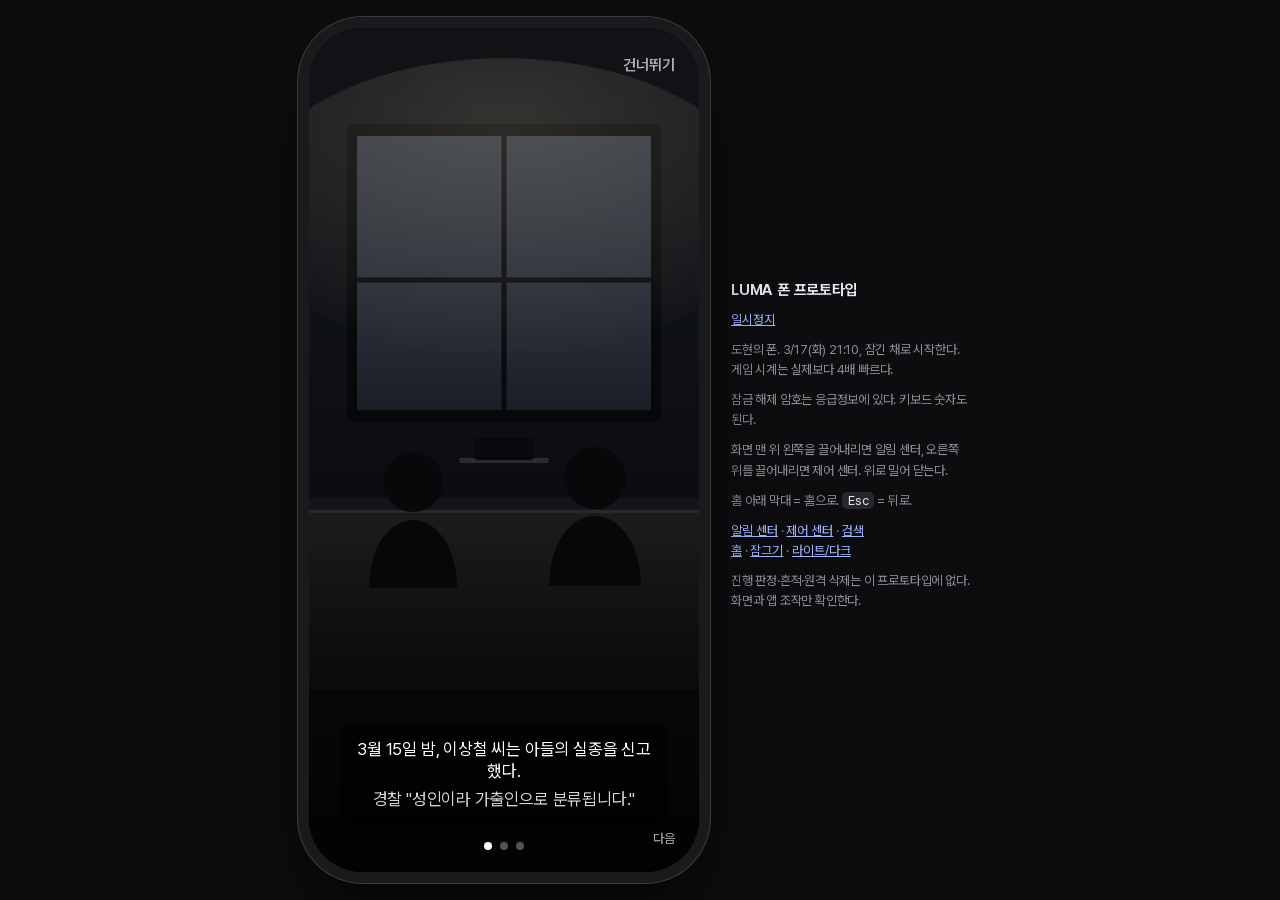
==== commit 09a634fe: "game: 엔진 코어 작업 중간 저장(진행 중) Co-Authored-By: Claude Opus 5.5 <noreply@anthropic.com> Claude-Session: h" ====
--- a/game/index.html
+++ b/game/index.html
@@ -40,6 +40,18 @@
 <script src="js/core.js"></script>
 <script src="js/icons.js"></script>
 <script src="js/data.js"></script>
+<!-- CONTENT:BEGIN -->
+
+<!-- CONTENT:END -->
+<!-- ENGINE:BEGIN -->
+<script src="js/engine/state.js"></script>
+<script src="js/engine/clock.js"></script>
+<script src="js/engine/scheduler.js"></script>
+<script src="js/engine/notify.js"></script>
+<script src="js/engine/pause.js"></script>
+<script src="js/engine/prologue.js"></script>
+<script src="js/engine/debug.js"></script>
+<!-- ENGINE:END -->
 <script src="js/shell.js"></script>
 <!-- APPS:BEGIN -->
 <script src="js/apps/bank.js"></script>
--- a/game/css/os.css
+++ b/game/css/os.css
@@ -405,3 +405,57 @@
 
 /* 글자 크기 4단계: 프로토타입은 본문 스크롤 영역을 확대해 근사한다(크롬·탭바는 고정) */
 .appwin .sc, .appwin .sh-body { zoom: var(--lm-type-scale); }
+
+/* ---------- 일시정지 메뉴 (SCR-PAUSE-*) ---------- */
+.device.paused .statusbar, .device.paused .island, .device.paused .home-ind,
+.device.cine-open .statusbar, .device.cine-open .island, .device.cine-open .home-ind { opacity: 0; pointer-events: none; }
+.pause {
+  position: absolute; inset: 0; z-index: var(--lm-z-pause);
+  display: flex; flex-direction: column; padding: 180px 24px 24px;
+  color: var(--lm-label);
+  background: var(--lm-material-thick);
+  backdrop-filter: blur(var(--lm-material-blur-thick)) saturate(var(--lm-material-saturate));
+  -webkit-backdrop-filter: blur(var(--lm-material-blur-thick)) saturate(var(--lm-material-saturate));
+}
+.pause-title { font-size: 22px; line-height: 28px; font-weight: 700; letter-spacing: -.3px; margin: 0 0 32px; }
+.pause-items { display: flex; flex-direction: column; }
+.pause-item { width: 100%; height: 56px; display: flex; align-items: center; font-size: 20px; line-height: 25px; font-weight: 600; letter-spacing: -.3px; color: var(--lm-label); text-align: left; border-radius: 12px; padding: 0 4px; }
+.pause-item:active { background: var(--lm-fill-2); }
+.pause-restart { color: var(--lm-destructive-ink); }
+.pause-hint { padding: 8px 20px 24px; }
+.pause-hint-step { font-size: 13px; color: var(--lm-label-2); margin-bottom: 10px; }
+.pause-hint p { margin: 0 0 8px; font-size: 17px; line-height: 22px; }
+.pause-hint-sub { color: var(--lm-label-2); font-size: 15px !important; }
+@media (max-width: 700px), (max-height: 667px) { .pause { padding-top: 140px; } }
+
+/* ---------- 프롤로그 시네마틱 (SCR-CINE-PROLOGUE) ---------- */
+.cine-prologue { position: absolute; inset: 0; z-index: calc(var(--lm-z-pause) + 20); background: #000; color: #fff; overflow: hidden; }
+.cine-frames, .cine-still, .cine-svg { position: absolute; inset: 0; width: 100%; height: 100%; display: block; }
+.cine-svg { object-fit: cover; }
+.cine-scrim { position: absolute; inset: 0; pointer-events: none;
+  background: linear-gradient(180deg, rgba(0,0,0,.18) 0%, rgba(0,0,0,0) 38%, rgba(0,0,0,.58) 100%); }
+.cine-capwrap { position: absolute; left: 32px; right: 32px; bottom: 48px; padding: 14px 16px; border-radius: 14px;
+  background: rgba(0,0,0,.48); backdrop-filter: blur(6px); -webkit-backdrop-filter: blur(6px); }
+.cine-line { margin: 0; text-align: center; font-size: 17px; line-height: 22px; letter-spacing: -.2px; }
+.cine-line + .cine-line { margin-top: 6px; color: rgba(255,255,255,.84); }
+.cine-dots { position: absolute; left: 0; right: 0; bottom: 22px; display: flex; justify-content: center; gap: 8px; }
+.cine-dots i { width: 8px; height: 8px; border-radius: 50%; background: rgba(255,255,255,.32); }
+.cine-dots i.on { background: #fff; }
+.cine-skip { position: absolute; top: 16px; right: 12px; z-index: 3; padding: 10px 12px; font-size: 15px; font-weight: 600; color: rgba(255,255,255,.66); }
+.cine-next { position: absolute; right: 14px; bottom: 14px; z-index: 3; padding: 8px 10px; font-size: 13px; color: rgba(255,255,255,.7); }
+[data-reduce-motion="true"] .cine-scrim { backdrop-filter: none; }
+
+/* ---------- 디버그 패널 (?debug) ---------- */
+.dk-debug {
+  position: fixed; right: 14px; bottom: 14px; z-index: var(--lm-z-debug); width: 252px;
+  border-radius: 12px; padding: 10px; color: #d7e2ff; background: rgba(8,10,16,.92);
+  border: 1px solid rgba(120,150,220,.35); box-shadow: 0 10px 30px rgba(0,0,0,.5);
+  font-family: ui-monospace, SFMono-Regular, Menlo, monospace; font-size: 11px; line-height: 1.45;
+}
+.dk-dbg-head { display: flex; justify-content: space-between; align-items: center; color: #8fb6ff; margin-bottom: 6px; letter-spacing: .08em; }
+.dk-dbg-head button { color: #8fb6ff; font-size: 15px; padding: 0 4px; }
+.dk-dbg-body { margin: 0 0 8px; white-space: pre-wrap; word-break: break-all; font: inherit; }
+.dk-dbg-btns { display: flex; flex-wrap: wrap; gap: 4px; }
+.dk-dbg-btns button { font: inherit; padding: 4px 7px; border-radius: 6px; background: rgba(120,150,220,.16); color: #cfe0ff; }
+.dk-dbg-btns button:active { background: rgba(120,150,220,.35); }
+@media (max-width: 700px) { .dk-debug { top: 52px; bottom: auto; right: 8px; width: 224px; } }
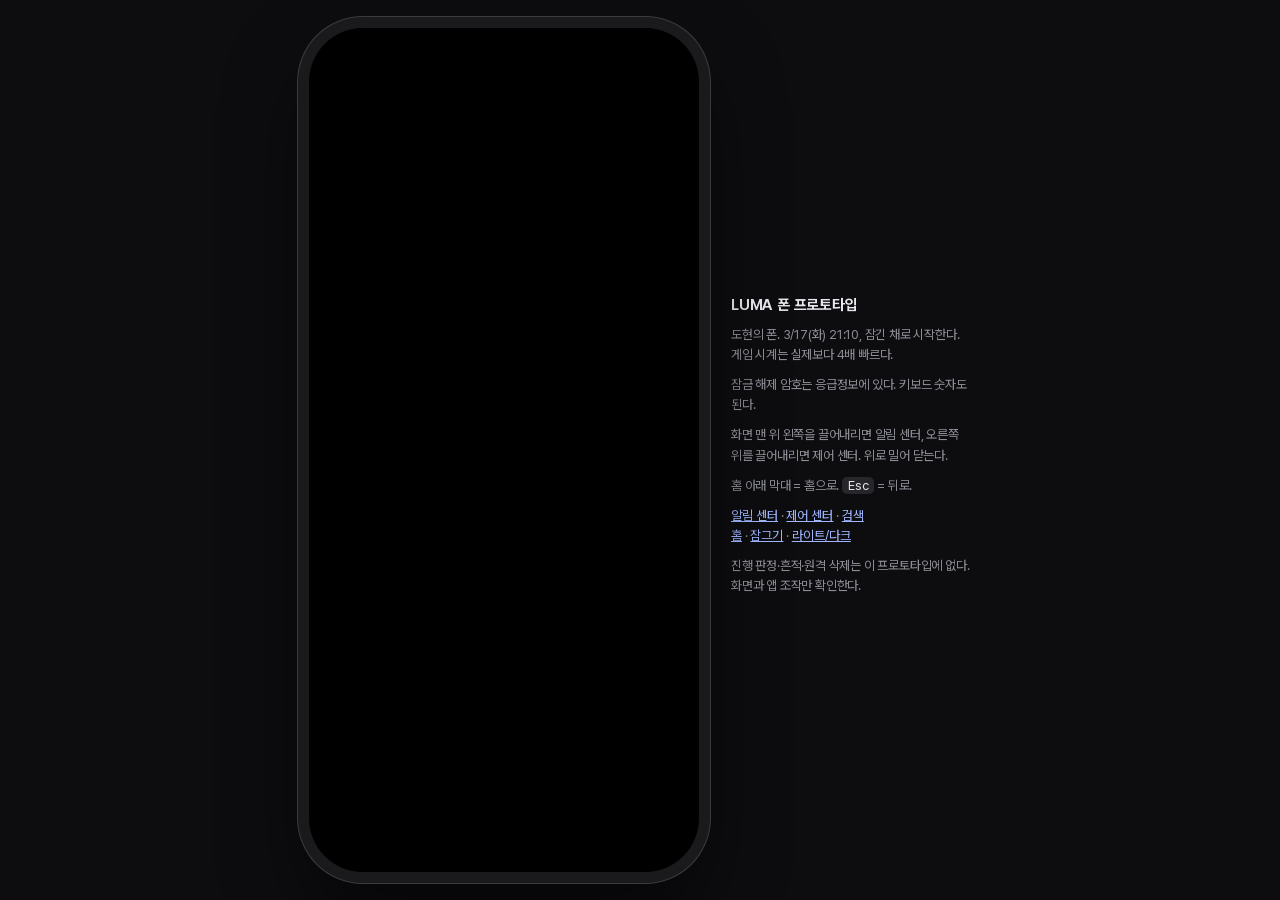
==== commit 8a9d4e52: "game: 배경 콘텐츠 문장 재작성(실제 대화형, 린터 L23~L25)·읽음 통합 중간 저장 Co-Authored-By: Claude Opus 5.5 <noreply@anthrop" ====
--- a/game/index.html
+++ b/game/index.html
@@ -41,13 +41,15 @@
 <script src="js/icons.js"></script>
 <script src="js/data.js"></script>
 <!-- CONTENT:BEGIN -->
-
+<script src="js/content/ambient.js"></script>
 <!-- CONTENT:END -->
 <!-- ENGINE:BEGIN -->
 <script src="js/engine/state.js"></script>
 <script src="js/engine/clock.js"></script>
 <script src="js/engine/scheduler.js"></script>
 <script src="js/engine/notify.js"></script>
+<script src="js/engine/read.js"></script>
+<script src="js/engine/msg.js"></script>
 <script src="js/engine/pause.js"></script>
 <script src="js/engine/prologue.js"></script>
 <script src="js/engine/debug.js"></script>
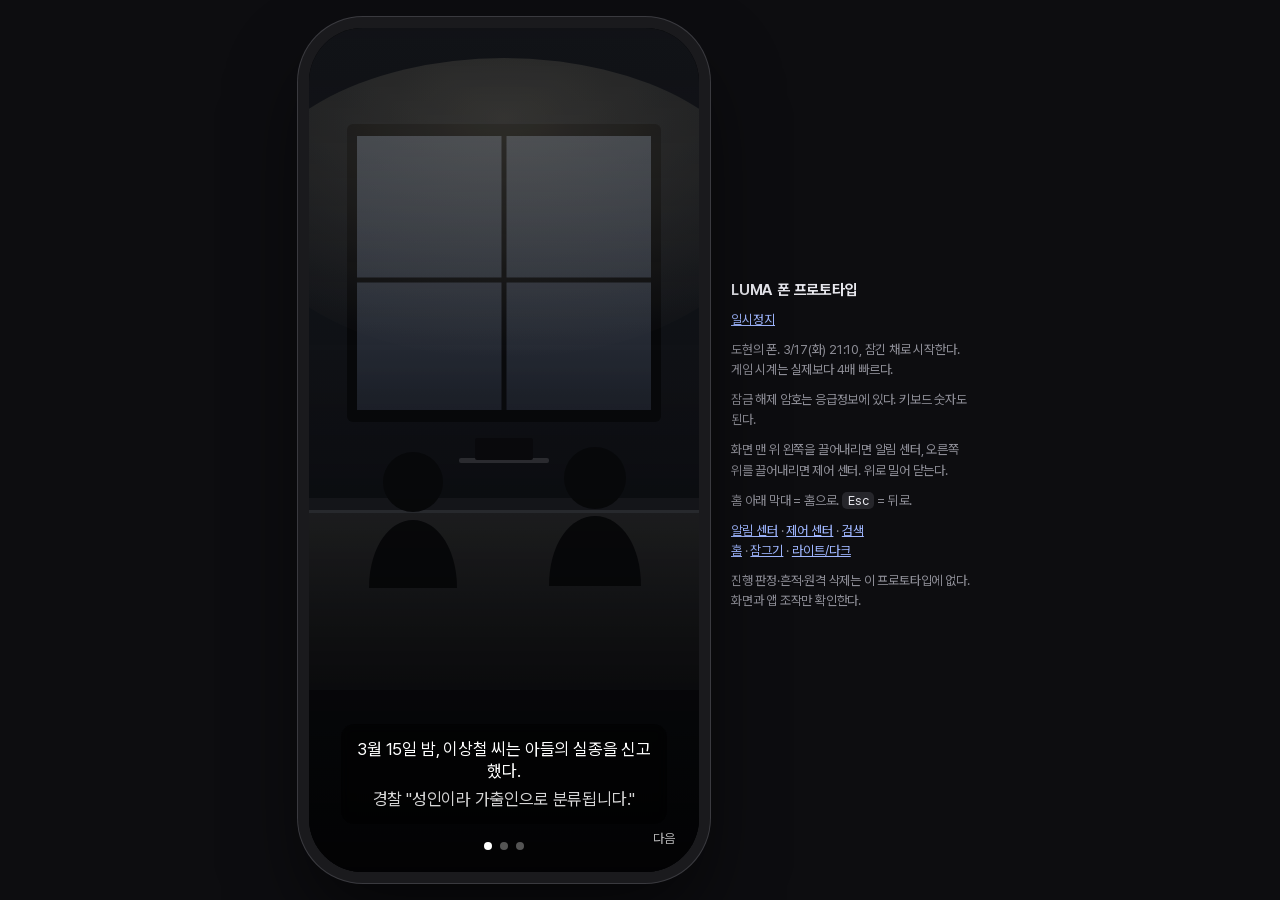
==== commit d6177a27: "game: 작성창·공유 시트·NPC 반응표·낱말 사전·지연 답장·F-LEAK, 증거 태깅 Co-Authored-By: Claude Opus 5.5 <noreply@anthropic" ====
--- a/game/index.html
+++ b/game/index.html
@@ -42,6 +42,9 @@
 <script src="js/data.js"></script>
 <!-- CONTENT:BEGIN -->
 <script src="js/content/ambient.js"></script>
+<script src="js/content/composer.js"></script>
+<script src="js/content/dialogue.js"></script>
+<script src="js/content/evidence.js"></script>
 <!-- CONTENT:END -->
 <!-- ENGINE:BEGIN -->
 <script src="js/engine/state.js"></script>
@@ -53,6 +56,8 @@
 <script src="js/engine/pause.js"></script>
 <script src="js/engine/prologue.js"></script>
 <script src="js/engine/debug.js"></script>
+<script src="js/engine/composer.js"></script>
+<script src="js/engine/dialogue.js"></script>
 <!-- ENGINE:END -->
 <script src="js/shell.js"></script>
 <!-- APPS:BEGIN -->
--- a/game/css/os.css
+++ b/game/css/os.css
@@ -459,3 +459,47 @@
 .dk-dbg-btns button { font: inherit; padding: 4px 7px; border-radius: 6px; background: rgba(120,150,220,.16); color: #cfe0ff; }
 .dk-dbg-btns button:active { background: rgba(120,150,220,.35); }
 @media (max-width: 700px) { .dk-debug { top: 52px; bottom: auto; right: 8px; width: 224px; } }
+
+/* 읽음 상태에서 계산되는 배지는 0이면 숨긴다. */
+.badge[hidden], .tab-badge[hidden] { display: none; }
+
+/* ---------- 공용 작성창(SCR-OS-COMPOSER) ---------- */
+.cmp-sheet { display: flex; flex-direction: column; min-height: 60vh; }
+.cmp-head { display: flex; align-items: center; justify-content: space-between; gap: 8px; padding: 6px 8px; border-bottom: var(--lm-separator-w) solid var(--lm-separator); }
+.cmp-head-btn { min-height: 44px; padding: 0 10px; border: 0; background: none; color: var(--lm-app-tint); font-size: 16px; }
+.cmp-head-btn.strong { font-weight: 700; }
+.cmp-head-title { flex: 1; text-align: center; font-weight: 700; font-size: 16px; overflow: hidden; text-overflow: ellipsis; white-space: nowrap; }
+.cmp-modal { padding: 10px 16px calc(16px + env(safe-area-inset-bottom)); }
+.cmp-to { display: flex; gap: 10px; align-items: baseline; padding: 8px 0 12px; font-size: 14px; color: var(--lm-label-2); }
+.cmp-to b { color: var(--lm-label); font-size: 16px; }
+.cmp-bar { display: block; padding: 6px 10px calc(6px + env(safe-area-inset-bottom)); background: var(--lm-material-thick); border-top: var(--lm-separator-w) solid var(--lm-separator); }
+.cmp-main { display: flex; align-items: center; gap: 6px; }
+.cmp-input { flex: 1; min-width: 0; min-height: 36px; max-height: 120px; padding: 8px 14px; border: 0; border-radius: 18px; background: var(--lm-fill-2); color: var(--lm-label); font: inherit; font-size: 15px; resize: none; }
+.cmp-plus, .cmp-send { width: 36px; height: 36px; flex: none; display: grid; place-items: center; border: 0; border-radius: 50%; background: var(--lm-fill-2); color: var(--lm-label); }
+.cmp-send { background: var(--lm-app-tint); color: var(--lm-app-on-tint); }
+.cmp-send[disabled] { background: var(--lm-fill); color: var(--lm-label-3); opacity: 1; }
+.cmp-state { display: block; padding: 2px 2px 0; font-size: 11px; color: var(--lm-label-2); }
+.cmp-sugg { display: flex; gap: 8px; overflow-x: auto; padding: 6px 0 4px; scrollbar-width: none; }
+.cmp-sugg::-webkit-scrollbar { display: none; }
+.cmp-sugg-chip { flex: none; height: 28px; padding: 0 12px; border: 0; border-radius: 14px; background: var(--lm-fill-2); color: var(--lm-label); font-size: 13px; }
+.cmp-clip { display: flex; padding: 2px 0; }
+.cmp-clip-chip { display: flex; align-items: center; gap: 6px; max-width: 100%; padding: 3px 8px; border: 0; border-radius: 8px; background: var(--lm-fill-2); color: var(--lm-label); font-size: 11px; }
+.cmp-clip-chip span { font-weight: 600; }
+.cmp-clip-chip small { color: var(--lm-label-2); overflow: hidden; text-overflow: ellipsis; white-space: nowrap; }
+.cmp-attach { padding: 2px 0; }
+.cmp-attach[hidden] { display: none; }
+.cmp-chip { display: inline-flex; align-items: center; gap: 6px; max-width: 100%; padding: 5px 6px 5px 10px; border-radius: 10px; background: var(--lm-fill-2); font-size: 12px; }
+.cmp-chip > span { overflow: hidden; text-overflow: ellipsis; white-space: nowrap; }
+.cmp-chip-x { width: 22px; height: 22px; display: grid; place-items: center; border: 0; border-radius: 50%; background: var(--lm-fill); color: var(--lm-label-2); }
+.share-recent .grp-h { padding: 0 var(--lm-side) 4px; }
+.share .notice { margin: 0 var(--lm-side) 12px; }
+/* 첨부가 있는 말풍선 */
+.att-card { display: flex; align-items: center; gap: 8px; padding: 8px 10px; margin-top: 4px; border-radius: 10px; background: var(--lm-fill-2); font-size: 12px; }
+.att-card b { font-size: 13px; }
+.att-card small { color: var(--lm-label-2); }
+/* 입력 중 표시 */
+.typing-dot { display: inline-flex; gap: 4px; align-items: center; min-height: 20px; }
+.typing-dot i { width: 6px; height: 6px; border-radius: 50%; background: var(--lm-label-2); animation: typingb 1s infinite ease-in-out; }
+.typing-dot i:nth-child(2) { animation-delay: .15s; }
+.typing-dot i:nth-child(3) { animation-delay: .3s; }
+@keyframes typingb { 0%, 60%, 100% { opacity: .35; transform: translateY(0); } 30% { opacity: 1; transform: translateY(-2px); } }
--- a/game/css/apps-msg.css
+++ b/game/css/apps-msg.css
@@ -141,3 +141,7 @@
   [data-app="blink"] .blink-banner { font-size: var(--lm-text-caption-2-size); }
   [data-app="blink"] .blink-photo { width: 200px; }
 }
+
+/* 방을 여는 순간 각 "1"은 160ms 페이드로 사라진다. */
+[data-app="talk"] .talk-unread { transition: opacity 160ms ease; }
+[data-app="talk"] .talk-unread.fading { opacity: 0; }
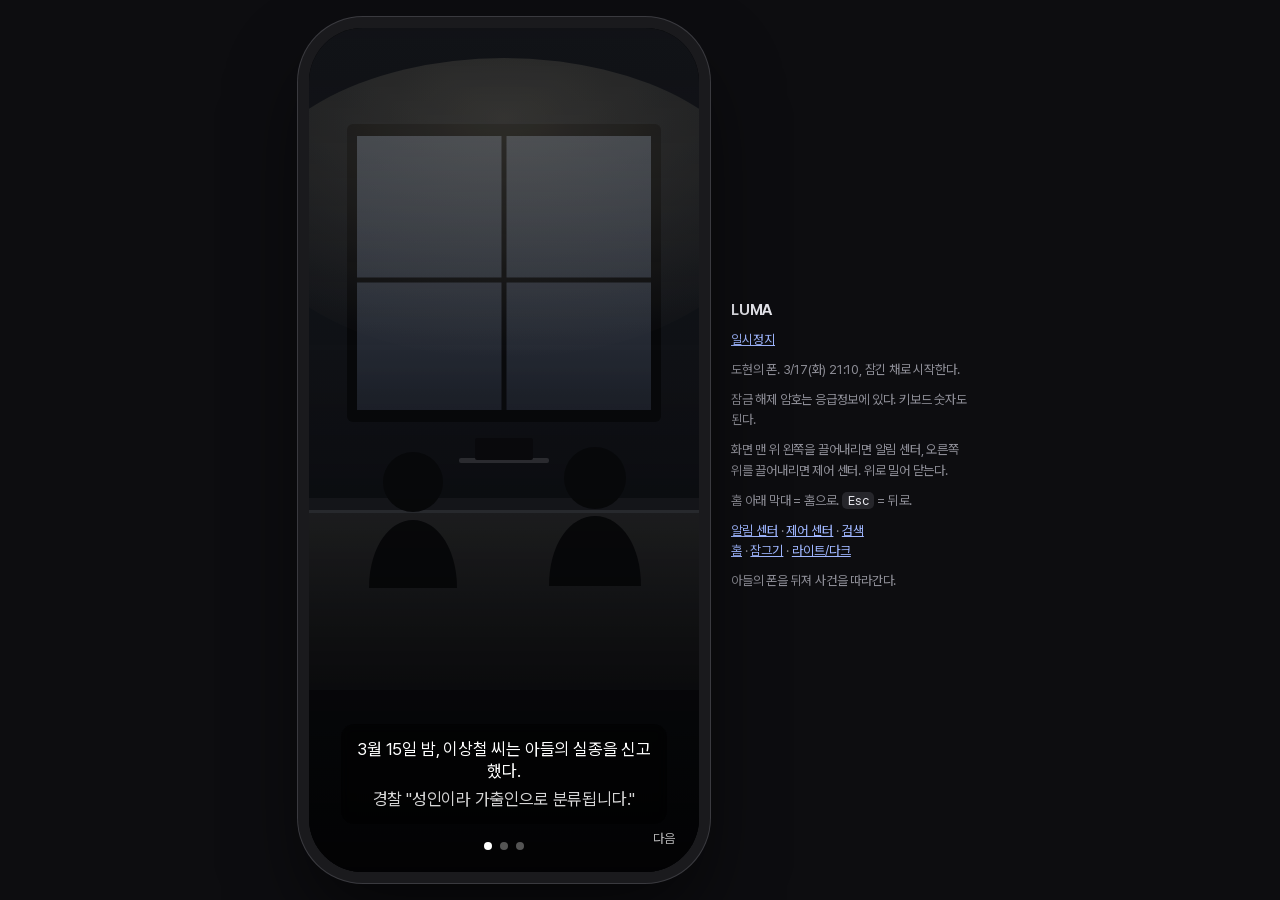
==== commit 90f1b2db: "game: stage 4 — gates, final taxi scene, endings, hints, scheduled mail Camera photos in recent item" ====
--- a/game/index.html
+++ b/game/index.html
@@ -5,7 +5,7 @@
 <meta name="viewport" content="width=device-width, initial-scale=1, viewport-fit=cover, user-scalable=no">
 <meta name="theme-color" content="#000000">
 <meta name="apple-mobile-web-app-capable" content="yes">
-<title>LUMA 프로토타입</title>
+<title>LUMA</title>
 <link rel="stylesheet" href="css/tokens.css">
 <link rel="stylesheet" href="css/os.css">
 <!-- APP-CSS:BEGIN -->
@@ -21,8 +21,8 @@
 <div class="stage">
   <div class="device"></div>
   <aside class="side-note">
-    <h2>LUMA 폰 프로토타입</h2>
-    <p>도현의 폰. 3/17(화) 21:10, 잠긴 채로 시작한다. 게임 시계는 실제보다 4배 빠르다.</p>
+    <h2>LUMA</h2>
+    <p>도현의 폰. 3/17(화) 21:10, 잠긴 채로 시작한다.</p>
     <p>잠금 해제 암호는 응급정보에 있다. 키보드 숫자도 된다.</p>
     <p>화면 맨 위 왼쪽을 끌어내리면 알림 센터, 오른쪽 위를 끌어내리면 제어 센터. 위로 밀어 닫는다.</p>
     <p>홈 아래 막대 = 홈으로. <kbd>Esc</kbd> = 뒤로.</p>
@@ -34,7 +34,7 @@
       <button data-act="lock">잠그기</button> ·
       <button data-act="theme">라이트/다크</button>
     </p>
-    <p>진행 판정·흔적·원격 삭제는 이 프로토타입에 없다. 화면과 앱 조작만 확인한다.</p>
+    <p>아들의 폰을 뒤져 사건을 따라간다.</p>
   </aside>
 </div>
 <script src="js/core.js"></script>
@@ -44,6 +44,7 @@
 <script src="js/content/ambient.js"></script>
 <script src="js/content/composer.js"></script>
 <script src="js/content/dialogue.js"></script>
+<script src="js/content/events.js"></script>
 <script src="js/content/evidence.js"></script>
 <!-- CONTENT:END -->
 <!-- ENGINE:BEGIN -->
@@ -58,6 +59,11 @@
 <script src="js/engine/debug.js"></script>
 <script src="js/engine/composer.js"></script>
 <script src="js/engine/dialogue.js"></script>
+<script src="js/engine/endings.js"></script>
+<script src="js/engine/events.js"></script>
+<script src="js/engine/final.js"></script>
+<script src="js/engine/hints.js"></script>
+<script src="js/engine/traces.js"></script>
 <!-- ENGINE:END -->
 <script src="js/shell.js"></script>
 <!-- APPS:BEGIN -->
--- a/game/css/os.css
+++ b/game/css/os.css
@@ -403,7 +403,7 @@
 /* 동작 줄이기 */
 [data-reduce-motion="true"] * { transition-duration: 0ms !important; animation-duration: 0ms !important; }
 
-/* 글자 크기 4단계: 프로토타입은 본문 스크롤 영역을 확대해 근사한다(크롬·탭바는 고정) */
+/* 글자 크기 4단계: 본문 스크롤 영역을 확대해 근사한다(크롬·탭바는 고정) */
 .appwin .sc, .appwin .sh-body { zoom: var(--lm-type-scale); }
 
 /* ---------- 일시정지 메뉴 (SCR-PAUSE-*) ---------- */
@@ -472,7 +472,7 @@
 .cmp-modal { padding: 10px 16px calc(16px + env(safe-area-inset-bottom)); }
 .cmp-to { display: flex; gap: 10px; align-items: baseline; padding: 8px 0 12px; font-size: 14px; color: var(--lm-label-2); }
 .cmp-to b { color: var(--lm-label); font-size: 16px; }
-.cmp-bar { display: block; padding: 6px 10px calc(6px + env(safe-area-inset-bottom)); background: var(--lm-material-thick); border-top: var(--lm-separator-w) solid var(--lm-separator); }
+.cmp-bar { display: block; padding: 6px 10px calc(6px + var(--lm-safe-bottom) + var(--lm-tabbar-safe-h)); background: var(--lm-material-thick); border-top: var(--lm-separator-w) solid var(--lm-separator); }
 .cmp-main { display: flex; align-items: center; gap: 6px; }
 .cmp-input { flex: 1; min-width: 0; min-height: 36px; max-height: 120px; padding: 8px 14px; border: 0; border-radius: 18px; background: var(--lm-fill-2); color: var(--lm-label); font: inherit; font-size: 15px; resize: none; }
 .cmp-plus, .cmp-send { width: 36px; height: 36px; flex: none; display: grid; place-items: center; border: 0; border-radius: 50%; background: var(--lm-fill-2); color: var(--lm-label); }
@@ -503,3 +503,88 @@
 .typing-dot i:nth-child(2) { animation-delay: .15s; }
 .typing-dot i:nth-child(3) { animation-delay: .3s; }
 @keyframes typingb { 0%, 60%, 100% { opacity: .35; transform: translateY(0); } 30% { opacity: 1; transform: translateY(-2px); } }
+
+/* ---------- 원격 지우기(EV-08): 초기 설정 화면 ---------- */
+.wipe-setup {
+  position: absolute; inset: 0; z-index: 4000;
+  display: flex; flex-direction: column; justify-content: space-between;
+  background: #fff; color: #111; font-family: inherit;
+  padding: calc(var(--lm-statusbar-h) + 64px) 34px calc(40px + var(--lm-safe-bottom));
+}
+.device.wipe-locked .statusbar,
+.device.wipe-locked .home-ind,
+.device.wipe-locked .appwin,
+.device.wipe-locked .home,
+.device.wipe-locked .lock,
+.device.wipe-locked .overlay,
+.device.wipe-locked .sheet-wrap,
+.device.wipe-locked .as-wrap,
+.device.wipe-locked .al-wrap { pointer-events: none !important; }
+.wipe-lang { display: flex; flex-direction: column; gap: 10px; }
+.wipe-hello { font-size: 40px; font-weight: 700; letter-spacing: -.02em; }
+.wipe-sub { font-size: 15px; color: #8a8a8e; margin-bottom: 28px; }
+.wipe-pick { display: flex; align-items: center; justify-content: space-between; padding: 16px 0; border-top: 1px solid #e5e5ea; border-bottom: 1px solid #e5e5ea; font-size: 18px; }
+.wipe-chev { color: #8a8a8e; font-size: 22px; }
+.wipe-note { margin-top: 22px; color: #8a8a8e; font-size: 13px; line-height: 1.5; }
+.wipe-foot { display: flex; justify-content: flex-end; color: #0a84ff; font-size: 17px; font-weight: 600; }
+
+/* ---------- 작성창 사진 선택 ---------- */
+.cmp-picker { padding: 4px 12px 12px; }
+.cmp-pickgrid { display: grid; grid-template-columns: repeat(4, 1fr); gap: 3px; }
+.cmp-pickgrid .ph-cell { padding: 0; border: 0; background: none; border-radius: 4px; overflow: hidden; }
+.cmp-pickgrid .ph { display: block; }
+
+/* ---------- 최종 장면(SCR-TAXI-CONFIRM) ---------- */
+.final-scene { position: absolute; inset: 0; z-index: 130; display: flex; flex-direction: column; justify-content: flex-end; background: #000; color: #fff; overflow: hidden; }
+.final-still, .final-still svg { position: absolute; inset: 0; width: 100%; height: 100%; display: block; }
+.final-scrim { position: absolute; inset: 0; pointer-events: none;
+  background: linear-gradient(180deg, rgba(0,0,0,.28) 0%, rgba(0,0,0,.04) 38%, rgba(0,0,0,.72) 100%); }
+.final-caption { position: absolute; left: 24px; right: 24px; top: calc(var(--lm-statusbar-h) + 38px); text-align: center; font-size: 16px; line-height: 22px; color: rgba(255,255,255,.88); text-shadow: 0 1px 8px rgba(0,0,0,.8); }
+.final-thread { position: relative; z-index: 2; max-height: 34vh; overflow-y: auto; padding: 8px 16px; display: flex; flex-direction: column; gap: 6px; }
+.final-msg { display: flex; }
+.final-msg.out { justify-content: flex-end; }
+.final-bubble { max-width: 78%; padding: 9px 13px; border-radius: 17px; background: rgba(255,255,255,.88); color: #111; font-size: 15px; line-height: 1.35; }
+.final-msg.out .final-bubble { background: #0a84ff; color: #fff; }
+.final-bar { position: relative; z-index: 3; display: flex; align-items: center; gap: 8px; padding: 10px 12px calc(12px + var(--lm-safe-bottom)); background: rgba(10,10,12,.86); backdrop-filter: blur(12px); -webkit-backdrop-filter: blur(12px); }
+.final-input { flex: 1; min-width: 0; height: 38px; padding: 0 14px; border: 0; border-radius: 19px; background: rgba(255,255,255,.14); color: #fff; font: inherit; font-size: 15px; }
+.final-send { width: 38px; height: 38px; flex: none; display: grid; place-items: center; border: 0; border-radius: 50%; background: #0a84ff; color: #fff; }
+.final-end { flex: none; height: 38px; padding: 0 12px; border: 0; border-radius: 19px; background: rgba(255,255,255,.12); color: rgba(255,255,255,.82); font-size: 12px; }
+
+/* ---------- 엔딩 시네마틱(SCR-CINE-ENDING) ---------- */
+.cine-ending { position: absolute; inset: 0; z-index: 5000; background: #000; color: #fff; overflow: hidden; }
+.end-frames, .end-frames svg { position: absolute; inset: 0; width: 100%; height: 100%; display: block; }
+.cine-ending::after { content: ''; position: absolute; inset: 0; pointer-events: none; background: linear-gradient(180deg, rgba(0,0,0,.28) 0%, rgba(0,0,0,0) 34%, rgba(0,0,0,.7) 100%); }
+.end-stage { position: absolute; inset: 0; z-index: 2; display: flex; flex-direction: column; align-items: center; justify-content: center; padding: 40px 28px 72px; }
+.end-caption { position: absolute; left: 28px; right: 28px; bottom: 86px; text-align: center; text-shadow: 0 2px 12px rgba(0,0,0,.9); }
+.end-caption p { margin: 0 0 8px; font-size: 17px; line-height: 23px; }
+.end-phone-cap { bottom: auto; top: calc(var(--lm-statusbar-h) + 28px); }
+.end-phone { width: 230px; max-width: 70%; height: 462px; border-radius: 30px; background: #0a0a0c; border: 6px solid #2a2a2e; box-shadow: 0 18px 60px rgba(0,0,0,.75); overflow: hidden; display: flex; flex-direction: column; }
+.end-phone-top { flex: none; padding: 14px 16px; font-size: 14px; font-weight: 700; text-align: center; border-bottom: 1px solid rgba(255,255,255,.08); }
+.end-phone-body { flex: 1; padding: 18px 14px; display: flex; flex-direction: column; gap: 8px; }
+.end-msg { max-width: 82%; padding: 9px 12px; border-radius: 16px; background: #2c2c2e; color: #fff; font-size: 14px; }
+.end-msg.out { align-self: flex-end; background: #0a84ff; }
+.end-read { align-self: flex-end; font-size: 10px; color: rgba(255,255,255,.5); }
+.end-note-title { font-size: 18px; font-weight: 700; }
+.end-note-body { font-size: 15px; color: rgba(255,255,255,.72); font-variant-numeric: tabular-nums; }
+.end-mail-subj { font-size: 16px; font-weight: 700; }
+.end-mail-time { font-size: 12px; color: rgba(255,255,255,.5); }
+.end-fail { align-self: flex-end; font-size: 10px; color: #ff6b6b; }
+.end-advance { position: absolute; right: 16px; bottom: 24px; z-index: 3; padding: 10px 14px; border: 0; border-radius: 18px; background: rgba(255,255,255,.12); color: rgba(255,255,255,.85); font-size: 13px; }
+.end-credits { position: absolute; inset: 0; display: flex; flex-direction: column; align-items: center; justify-content: center; gap: 10px; padding: 48px; text-align: center; }
+.end-credit-title { font-size: 32px; letter-spacing: .16em; font-weight: 700; margin-bottom: 20px; }
+.end-credits p { margin: 0; font-size: 15px; line-height: 22px; color: rgba(255,255,255,.8); }
+.end-credit-foot { margin-top: 26px; font-size: 11px; color: rgba(255,255,255,.4); letter-spacing: .2em; }
+.end-replay { position: absolute; inset: 0; overflow-y: auto; padding: calc(var(--lm-statusbar-h) + 24px) 26px 40px; background: #08090c; }
+.end-replay h2 { margin: 0 0 20px; font-size: 26px; }
+.end-stat { font-size: 14px; color: rgba(255,255,255,.68); margin-bottom: 8px; }
+.end-stat b { color: #fff; font-size: 17px; }
+.end-traces { margin: 18px 0 26px; max-height: 46vh; overflow-y: auto; border-top: 1px solid rgba(255,255,255,.1); }
+.end-trace { padding: 10px 2px; border-bottom: 1px solid rgba(255,255,255,.08); font-size: 14px; color: rgba(255,255,255,.72); }
+.end-btns { display: flex; gap: 10px; }
+.end-btns .btn { flex: 1; }
+
+/* ---------- 힌트 시트 ---------- */
+.pause-hint-text { margin: 8px 0 14px; font-size: 18px; line-height: 24px; color: var(--lm-label); min-height: 52px; }
+.pause-hint-dots { display: flex; gap: 8px; margin-bottom: 18px; }
+.pause-hint-dots i { width: 8px; height: 8px; border-radius: 50%; background: var(--lm-fill); }
+.pause-hint-dots i.on { background: var(--lm-tint); }
--- a/game/css/apps-media.css
+++ b/game/css/apps-media.css
@@ -116,12 +116,25 @@
 [data-app="cam"] .cam-monitor { position: absolute; left: 11%; top: 25%; width: 78%; height: 40%; border: 6px solid #2b3038; border-radius: 7px; background: #090b0e; }
 [data-app="cam"] .cam-postit { position: absolute; right: 7%; top: 9%; padding: 8px 10px; background: #e8d98a; color: #3b3520; font-size: 11px; line-height: 1.35; border-radius: 2px; transform: rotate(-4deg); text-align: left; }
 [data-app="cam"] .cam-desk-top { position: absolute; left: 0; right: 0; bottom: 0; height: 30%; background: linear-gradient(180deg, #2c2822, #16130f); }
-[data-app="cam"] .cam-drawer { background: linear-gradient(180deg, #1a1d22 0%, #0d0f12 100%); }
-[data-app="cam"] .cam-drawer-front { position: absolute; left: 9%; right: 9%; top: 34%; bottom: 17%; border-radius: 10px; background: linear-gradient(180deg, #332e27, #1b1813); box-shadow: inset 0 2px 0 rgba(255, 255, 255, 0.08), 0 10px 30px rgba(0, 0, 0, 0.5); transition: transform var(--lm-dur-fast); }
-[data-app="cam"] .cam-drawer.open .cam-drawer-front { transform: translateY(5%); }
-[data-app="cam"] .cam-drawer-hotspot { position: absolute; left: 10%; right: 10%; top: 8%; height: 80%; display: grid; place-items: start center; padding-top: 10px; color: rgba(255, 255, 255, 0.5); font-size: 12px; }
-[data-app="cam"] .cam-envelope { position: absolute; left: 50%; top: 52%; transform: translate(-50%, -50%) rotate(-3deg); width: 62%; padding: 18px 12px; background: #e3dccd; color: #3a342c; border-radius: 3px; text-align: center; box-shadow: 0 6px 16px rgba(0, 0, 0, 0.45); }
-[data-app="cam"] .cam-env-to { font-size: 15px; letter-spacing: -0.2px; }
+[data-app="cam"] .cam-drawer { background: linear-gradient(180deg, #24272d 0%, #14161a 46%, #0b0c0f 100%); overflow: hidden; }
+[data-app="cam"] .cam-desk-edge { position: absolute; left: 0; right: 0; top: 30%; height: 9%; background: linear-gradient(180deg, #6b5946 0%, #493b2e 55%, #2d251d 100%); box-shadow: 0 10px 24px rgba(0, 0, 0, 0.45), inset 0 2px 0 rgba(255, 255, 255, 0.14); }
+[data-app="cam"] .cam-drawer-slot { position: absolute; left: 7%; right: 7%; top: 39%; height: 34%; border-radius: 6px; background: linear-gradient(180deg, #050505 0%, #0d0a07 72%, #171007 100%); box-shadow: inset 0 18px 26px rgba(0, 0, 0, 0.85), inset 0 -3px 0 rgba(255, 255, 255, 0.06); overflow: hidden; }
+[data-app="cam"] .cam-drawer-front { position: absolute; left: 6%; right: 6%; top: 38%; height: 36%; padding: 0; border: 0; border-radius: 8px 8px 10px 10px; background:
+  repeating-linear-gradient(92deg, rgba(255,255,255,.025) 0 2px, transparent 2px 13px),
+  linear-gradient(180deg, #7a6349 0%, #5c4a37 38%, #423427 100%);
+  box-shadow: inset 0 3px 0 rgba(255, 255, 255, 0.22), inset 0 -8px 14px rgba(0, 0, 0, 0.42), 0 14px 30px rgba(0, 0, 0, 0.55);
+  transition: transform 420ms cubic-bezier(0.2, 0.8, 0.2, 1); overflow: hidden; }
+[data-app="cam"] .cam-drawer.open .cam-drawer-front { transform: translateY(62%); }
+[data-app="cam"] .cam-drawer-grain { position: absolute; inset: 8% 6%; border-radius: 4px; border: 1px solid rgba(0, 0, 0, 0.18); box-shadow: inset 0 1px 0 rgba(255, 255, 255, 0.06); }
+[data-app="cam"] .cam-drawer-handle { position: absolute; left: 50%; top: 43%; transform: translateX(-50%); width: 30%; height: 13%; min-height: 14px; border-radius: 999px; background: linear-gradient(180deg, #d8c9a9 0%, #9c8462 48%, #5d4b34 100%); box-shadow: 0 3px 6px rgba(0, 0, 0, 0.5), inset 0 1px 0 rgba(255, 255, 255, 0.45); display: grid; place-items: center; }
+[data-app="cam"] .cam-drawer-handle i { width: 72%; height: 2px; border-radius: 2px; background: rgba(48, 36, 22, 0.55); }
+[data-app="cam"] .cam-drawer-label { position: absolute; left: 0; right: 0; bottom: 8%; text-align: center; color: rgba(255, 244, 224, 0.48); font-size: 10px; letter-spacing: .28em; }
+[data-app="cam"] .cam-desk-lip { position: absolute; left: 0; right: 0; top: 74%; height: 2%; background: linear-gradient(180deg, #241d16, #0c0a08); box-shadow: 0 6px 12px rgba(0, 0, 0, 0.5); }
+[data-app="cam"] .cam-envelope { position: absolute; left: 50%; top: 46%; transform: translate(-50%, -50%) rotate(-2deg); width: 64%; padding: 20px 12px 16px; background: linear-gradient(180deg, #efe8d8, #d8cebb); color: #3a342c; border-radius: 3px; text-align: center; box-shadow: 0 8px 18px rgba(0, 0, 0, 0.5), inset 0 1px 0 rgba(255, 255, 255, 0.6); }
+[data-app="cam"] .cam-envelope::before { content: ''; position: absolute; left: 0; right: 0; top: 0; height: 42%; border-bottom: 1px solid rgba(90, 80, 64, 0.18); background: linear-gradient(180deg, rgba(255,255,255,.35), rgba(255,255,255,0)); clip-path: polygon(0 0, 100% 0, 50% 100%); }
+[data-app="cam"] .cam-env-to { position: relative; display: block; font-size: 15px; letter-spacing: -0.2px; }
+[data-app="cam"] .cam-env-from { position: relative; display: block; margin-top: 4px; font-size: 9px; letter-spacing: .18em; color: #7a6f5d; }
+[data-app="cam"] .cam-mini.off { opacity: .45; }
 [data-app="cam"] .cam-bed { background: linear-gradient(180deg, #14171d, #0a0b0e); }
 [data-app="cam"] .cam-bed-shape { position: absolute; left: 4%; right: 4%; bottom: 14%; height: 38%; border-radius: 14px; background: linear-gradient(180deg, #2a2f38, #171b21); }
 [data-app="cam"] .cam-jacket { position: absolute; left: 16%; bottom: 30%; padding: 10px 14px; border-radius: 12px; background: #1f2f4a; color: rgba(255, 255, 255, 0.55); font-size: 11px; transform: rotate(-5deg); }
